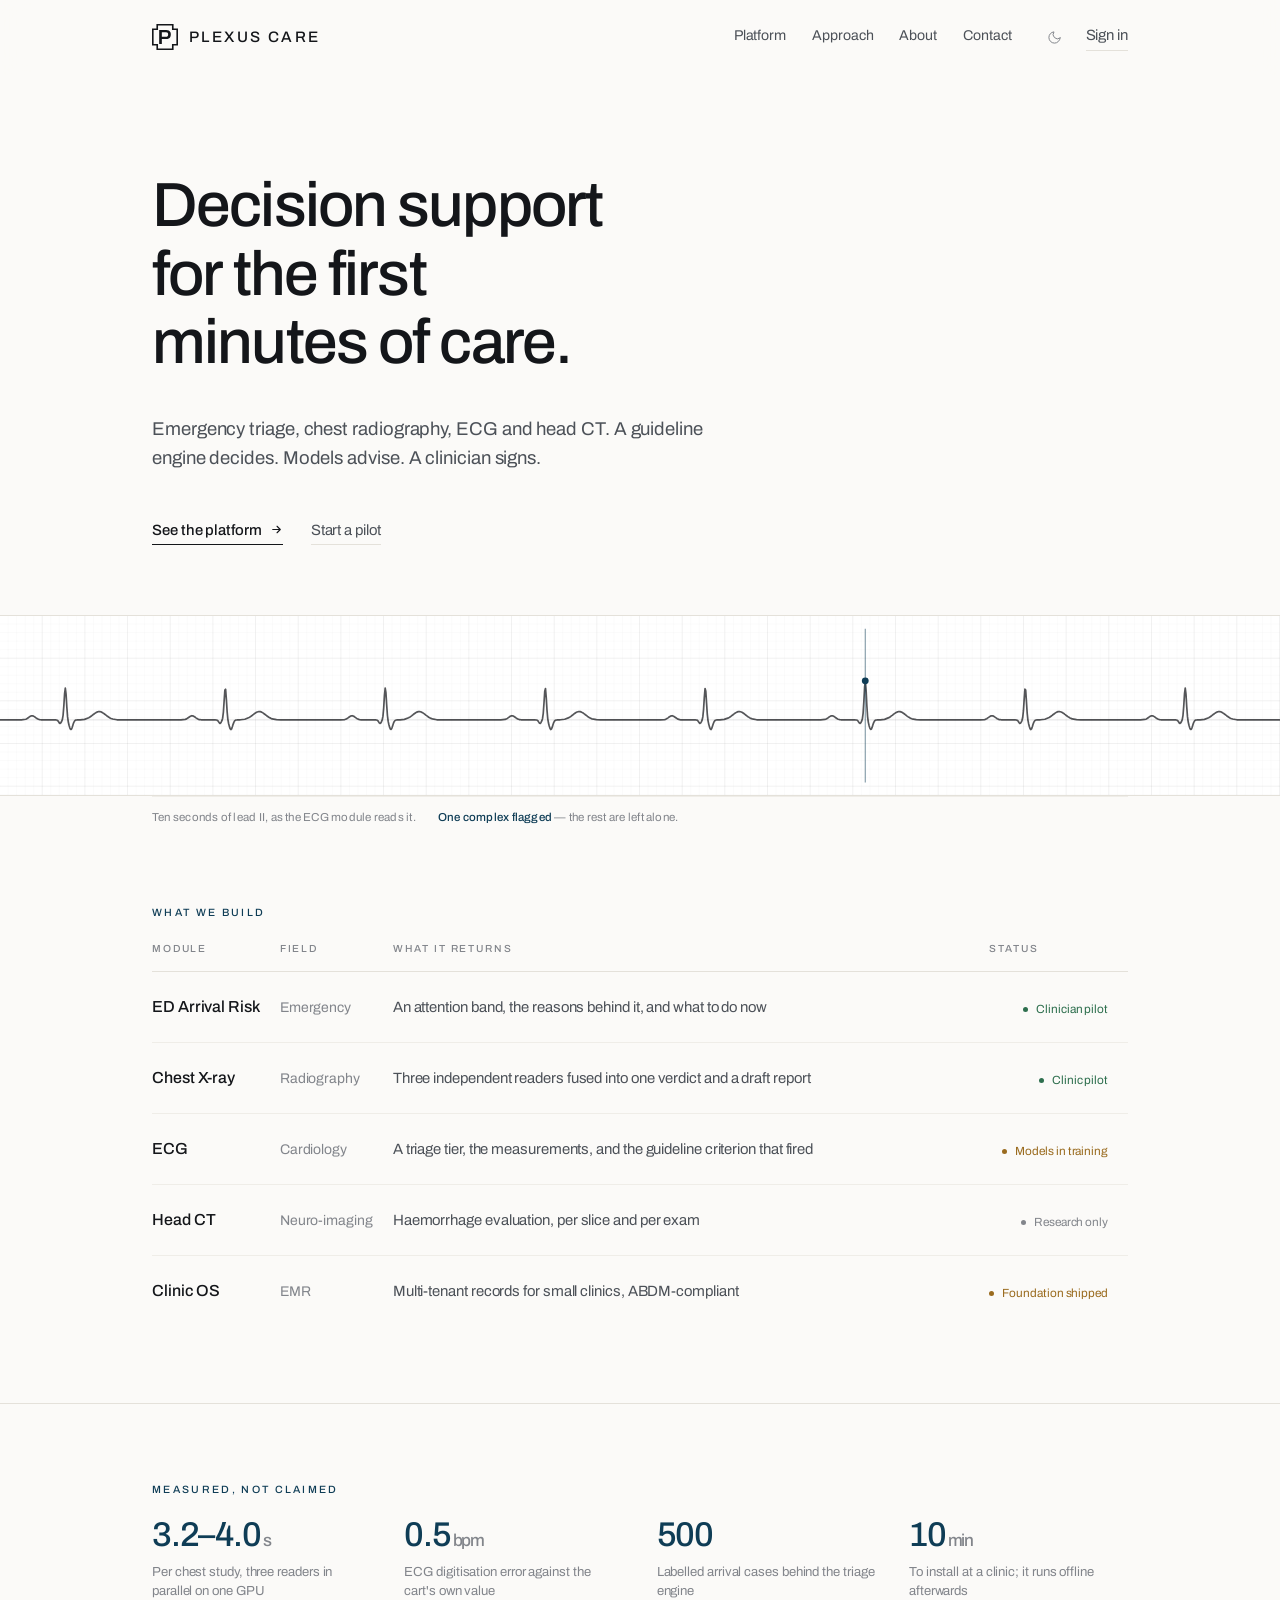
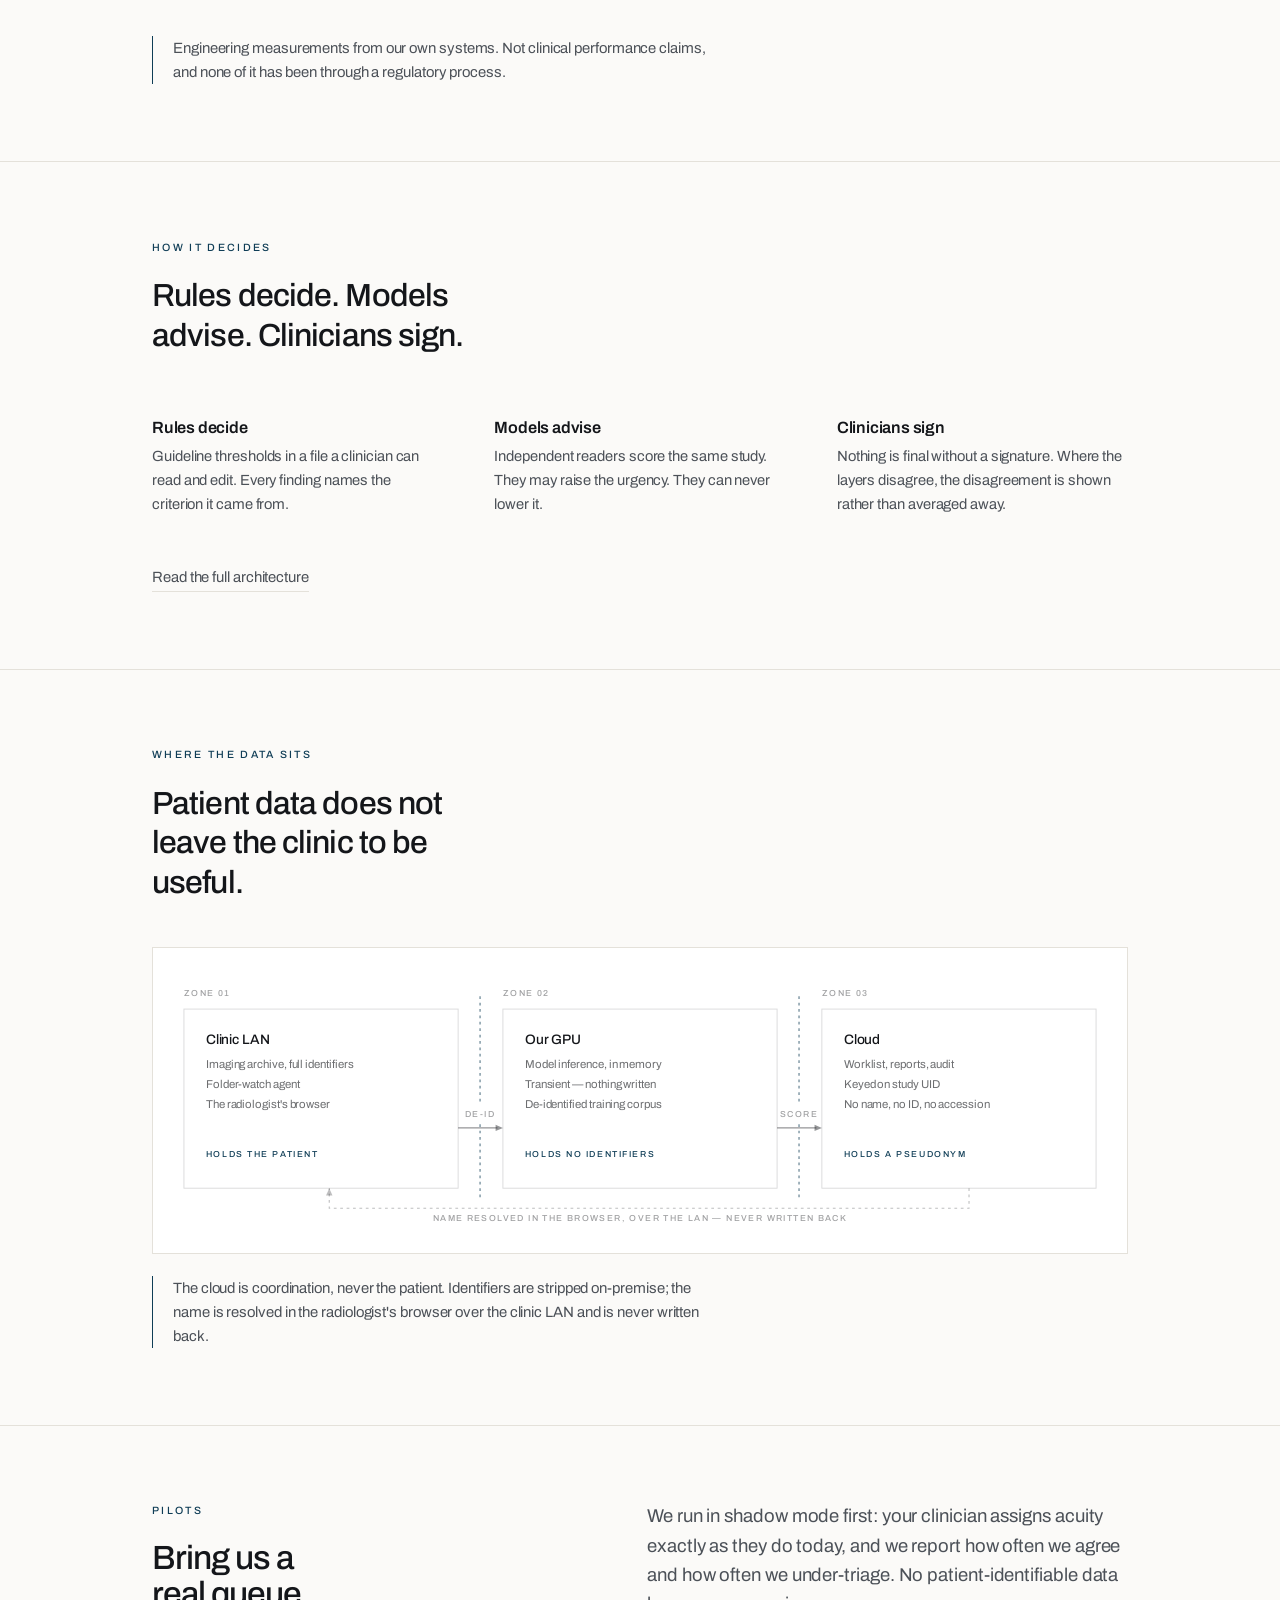
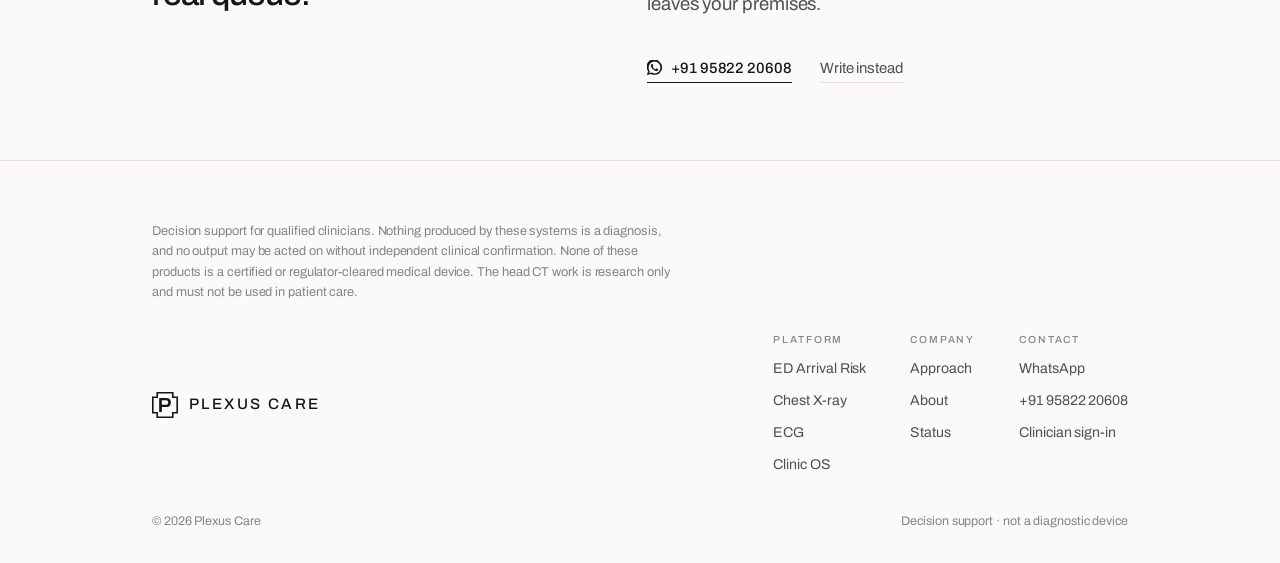
==== index.html @ 48bc9e28 "Publish plexus-care.com Static build output only — the authoring sources, build scripts and brand ex" ====
<!doctype html>
<html lang="en">
<head>
<meta charset="utf-8">
<meta name="viewport" content="width=device-width, initial-scale=1">
<title>Plexus Care — decision support for the first minutes of care</title>
<meta name="description" content="Emergency triage, chest radiography, ECG and head CT. A guideline engine decides, models advise, a clinician signs.">
<link rel="canonical" href="https://plexus-care.com/index.html">
<meta property="og:type" content="website">
<meta property="og:url" content="https://plexus-care.com/index.html">
<meta property="og:title" content="Plexus Care — decision support for the first minutes of care">
<meta property="og:description" content="Emergency triage, chest radiography, ECG and head CT. A guideline engine decides, models advise, a clinician signs.">
<meta property="og:image" content="https://plexus-care.com/assets/img/og.png?v=312f8cf6e9">
<meta name="twitter:card" content="summary_large_image">
<link rel="icon" href="assets/img/favicon.ico?v=566fe5b022" sizes="48x48">
<link rel="icon" href="assets/img/favicon.svg?v=d2d26e47b2" type="image/svg+xml">
<link rel="apple-touch-icon" href="assets/img/apple-touch-icon.png?v=a8aa24a033">
<link rel="manifest" href="site.webmanifest">
<meta name="theme-color" content="#101215" media="(prefers-color-scheme: dark)">
<meta name="theme-color" content="#FBFAF8" media="(prefers-color-scheme: light)">
<link rel="preconnect" href="https://fonts.googleapis.com">
<link rel="preconnect" href="https://fonts.gstatic.com" crossorigin>
<link href="https://fonts.googleapis.com/css2?family=Archivo:wght@400;500;600&display=swap" rel="stylesheet">
<link rel="stylesheet" href="assets/css/plexus.css?v=621e25abd8">
<script>(function(){try{var t=localStorage.getItem('plexus-theme');if(t)document.documentElement.setAttribute('data-theme',t);}catch(e){}})();</script>
</head>
<body>
<header class="nav">
  <div class="wrap nav__in">
    <a class="brand" href="index.html" aria-label="Plexus Care">
<svg class="brand__mark" viewBox="0 0 44 44" fill="none" aria-hidden="true"><path d="M8.844 1.364 L35.156 1.364 L35.156 8.844 L42.636 8.844 L42.636 35.156 L35.156 35.156 L35.156 42.636 L8.844 42.636 L8.844 35.156 L1.364 35.156 L1.364 8.844 L8.844 8.844 Z" fill="none" stroke="currentColor" stroke-width="2.728" stroke-linejoin="miter"/><g transform="translate(9.514 33.880) scale(0.034636 -0.034636)" fill="currentColor"><path d="M76 0V686H420Q496 686 545.5 659.0Q595 632 620.0 583.0Q645 534 645 466Q645 399 619.0 349.0Q593 299 541.5 271.5Q490 244 413 244H206V0ZM206 355H409Q459 355 486.5 384.5Q514 414 514 466Q514 501 502.0 525.0Q490 549 467.0 562.0Q444 575 409 575H206Z"/></g></svg>
      <span class="brand__wm">Plexus Care</span>
    </a>
    <nav class="nav__links">
      <a href="platform.html">Platform</a>
      <a href="approach.html">Approach</a>
      <a href="about.html">About</a>
      <a href="about.html#contact">Contact</a>
    </nav>
    <div class="nav__end">
      <button class="tgl" data-theme-toggle aria-label="Switch theme">
        <svg class="i-moon" width="15" height="15" viewBox="0 0 24 24" fill="none" stroke="currentColor" stroke-width="1.6" stroke-linecap="round" stroke-linejoin="round"><path d="M21 12.79A9 9 0 1 1 11.21 3 7 7 0 0 0 21 12.79z"/></svg>
        <svg class="i-sun" width="15" height="15" viewBox="0 0 24 24" fill="none" stroke="currentColor" stroke-width="1.6" stroke-linecap="round" stroke-linejoin="round"><circle cx="12" cy="12" r="4"/><path d="M12 2v2M12 20v2M4.9 4.9l1.4 1.4M17.7 17.7l1.4 1.4M2 12h2M20 12h2M4.9 19.1l1.4-1.4M17.7 6.3l1.4-1.4"/></svg>
      </button>
      <a class="link link--quiet" href="https://app.plexus-care.com/" rel="nofollow">Sign in</a>
    </div>
  </div>
</header>
<!-- ============================ HERO ============================ -->
<section class="section" style="padding-block:clamp(52px,7.5vw,100px) clamp(40px,5.5vw,72px)">
  <div class="wrap">
    <h1 class="measure" style="max-width:16ch">Decision support for the first minutes of care.</h1>
    <p class="lede" style="margin-top:clamp(26px,3.4vw,38px)">
      Emergency triage, chest radiography, ECG and head CT.
      A guideline engine decides. Models advise. A clinician signs.
    </p>
    <div class="links-row" style="margin-top:clamp(30px,4vw,44px)">
      <a class="link" href="platform.html">See the platform
        <svg width="13" height="13" viewBox="0 0 24 24" fill="none" stroke="currentColor" stroke-width="2" stroke-linecap="round" stroke-linejoin="round"><path d="M5 12h14M13 6l6 6-6 6"/></svg>
      </a>
      <a class="link link--quiet" href="about.html#contact">Start a pilot</a>
    </div>
  </div>
</section>


<!-- ============================ SIGNAL BAND ============================ -->
<div class="band">
<svg xmlns="http://www.w3.org/2000/svg" viewBox="0 0 1200 168"
     fill="none" role="img" aria-label="A twelve-second rhythm strip on ECG paper">
  <defs>
    <pattern id="pcSm" width="8.0" height="8.0" patternUnits="userSpaceOnUse">
      <path d="M8.0 0 V8.0 M0 8.0 H8.0" stroke="currentColor"
            stroke-width="0.6" opacity="0.055"/>
    </pattern>
    <pattern id="pcBg" width="40.0" height="40.0" patternUnits="userSpaceOnUse">
      <path d="M40.0 0 V40.0 M0 40.0 H40.0" stroke="currentColor"
            stroke-width="0.8" opacity="0.10"/>
    </pattern>
  </defs>
  <rect width="1200" height="168" fill="url(#pcSm)"/>
  <rect width="1200" height="168" fill="url(#pcBg)"/>
  <path d="M0 97.4 L1200 97.4" stroke="currentColor" opacity="0.14" stroke-width="0.8"/>
  <path d="M0.0 97.4 L4.0 97.4 L8.0 97.4 L12.0 97.4 L16.0 97.4 L20.0 97.4 L24.0 96.8 L24.7 96.5 L25.4 96.1 L26.1 95.6 L26.8 95.1 L27.5 94.6 L28.2 94.1 L28.9 93.8 L29.6 93.6 L30.3 93.6 L31.0 93.7 L31.7 94.1 L32.4 94.5 L33.1 95.0 L33.8 95.6 L34.5 96.0 L35.2 96.4 L35.9 96.8 L36.6 97.0 L37.3 97.2 L38.0 97.3 L38.7 97.4 L39.4 97.4 L43.4 97.4 L47.4 97.4 L51.4 97.4 L52.1 97.4 L52.8 97.5 L53.5 97.7 L54.2 98.2 L54.9 99.2 L55.6 100.3 L56.3 100.7 L57.0 100.1 L57.7 98.9 L58.4 97.1 L59.1 93.1 L59.8 84.5 L60.5 73.1 L61.2 67.5 L61.9 73.3 L62.6 85.1 L63.3 94.4 L64.0 99.4 L64.7 102.4 L65.4 104.8 L66.1 106.2 L66.8 106.2 L67.5 104.8 L68.2 102.6 L68.9 100.4 L69.6 98.9 L70.3 98.0 L71.0 97.6 L71.7 97.5 L72.4 97.4 L73.1 97.4 L73.8 97.4 L74.5 97.4 L75.2 97.3 L79.2 96.9 L83.2 95.4 L83.9 95.0 L84.6 94.5 L85.3 94.0 L86.0 93.5 L86.7 92.9 L87.4 92.4 L88.1 91.9 L88.8 91.3 L89.5 90.9 L90.2 90.4 L90.9 90.1 L91.6 89.8 L92.3 89.7 L93.0 89.6 L93.7 89.7 L94.4 89.8 L95.1 90.1 L95.8 90.4 L96.5 90.9 L97.2 91.3 L97.9 91.9 L98.6 92.4 L99.3 92.9 L100.0 93.5 L100.7 94.0 L101.4 94.5 L102.1 95.0 L102.8 95.4 L103.5 95.8 L104.2 96.1 L104.9 96.3 L105.6 96.6 L109.6 97.3 L113.6 97.4 L117.6 97.4 L121.6 97.4 L125.6 97.4 L129.6 97.4 L133.6 97.4 L137.6 97.4 L141.6 97.4 L145.6 97.4 L149.6 97.4 L153.6 97.4 L157.6 97.4 L161.6 97.4 L165.6 97.4 L169.6 97.4 L173.6 96.9 L174.3 96.7 L175.0 96.3 L175.7 95.9 L176.4 95.4 L177.1 94.9 L177.8 94.4 L178.5 94.0 L179.2 93.7 L179.9 93.5 L180.6 93.6 L181.3 93.9 L182.0 94.3 L182.7 94.7 L183.4 95.3 L184.1 95.8 L184.8 96.2 L185.5 96.6 L186.2 96.9 L186.9 97.1 L187.6 97.2 L188.3 97.3 L189.0 97.4 L189.7 97.4 L193.7 97.4 L197.7 97.4 L201.7 97.4 L202.4 97.5 L203.1 97.5 L203.8 97.9 L204.5 98.6 L205.2 99.7 L205.9 100.6 L206.6 100.6 L207.3 99.6 L208.0 98.2 L208.7 95.8 L209.4 90.1 L210.1 79.6 L210.8 69.5 L211.5 68.7 L212.2 78.2 L212.9 89.6 L213.6 96.9 L214.3 100.8 L215.0 103.5 L215.7 105.6 L216.4 106.4 L217.1 105.8 L217.8 103.9 L218.5 101.6 L219.2 99.7 L219.9 98.4 L220.6 97.8 L221.3 97.5 L222.0 97.5 L222.7 97.4 L223.4 97.4 L224.1 97.4 L224.8 97.4 L225.5 97.3 L229.5 96.8 L233.5 95.2 L234.2 94.8 L234.9 94.3 L235.6 93.8 L236.3 93.3 L237.0 92.7 L237.7 92.2 L238.4 91.6 L239.1 91.1 L239.8 90.7 L240.5 90.3 L241.2 90.0 L241.9 89.8 L242.6 89.7 L243.3 89.6 L244.0 89.7 L244.7 89.9 L245.4 90.2 L246.1 90.6 L246.8 91.1 L247.5 91.6 L248.2 92.1 L248.9 92.6 L249.6 93.2 L250.3 93.7 L251.0 94.2 L251.7 94.7 L252.4 95.2 L253.1 95.5 L253.8 95.9 L254.5 96.2 L255.2 96.5 L259.2 97.2 L263.2 97.4 L267.2 97.4 L271.2 97.4 L275.2 97.4 L279.2 97.4 L283.2 97.4 L287.2 97.4 L291.2 97.4 L295.2 97.4 L299.2 97.4 L303.2 97.4 L307.2 97.4 L311.2 97.4 L315.2 97.4 L319.2 97.4 L323.2 97.1 L323.9 96.8 L324.6 96.5 L325.3 96.2 L326.0 95.7 L326.7 95.2 L327.4 94.7 L328.1 94.2 L328.8 93.8 L329.5 93.6 L330.2 93.5 L330.9 93.7 L331.6 94.0 L332.3 94.5 L333.0 95.0 L333.7 95.5 L334.4 96.0 L335.1 96.4 L335.8 96.7 L336.5 97.0 L337.2 97.2 L337.9 97.3 L338.6 97.3 L339.3 97.4 L343.3 97.4 L347.3 97.4 L351.3 97.4 L352.0 97.4 L352.7 97.5 L353.4 97.6 L354.1 98.1 L354.8 99.0 L355.5 100.2 L356.2 100.7 L356.9 100.3 L357.6 99.1 L358.3 97.4 L359.0 93.9 L359.7 86.1 L360.4 74.7 L361.1 67.6 L361.8 71.9 L362.5 83.4 L363.2 93.3 L363.9 98.8 L364.6 102.0 L365.3 104.5 L366.0 106.1 L366.7 106.3 L367.4 105.1 L368.1 102.9 L368.8 100.7 L369.5 99.1 L370.2 98.1 L370.9 97.7 L371.6 97.5 L372.3 97.4 L373.0 97.4 L373.7 97.4 L374.4 97.4 L375.1 97.3 L379.1 96.9 L383.1 95.4 L383.8 95.0 L384.5 94.6 L385.2 94.1 L385.9 93.6 L386.6 93.0 L387.3 92.5 L388.0 91.9 L388.7 91.4 L389.4 90.9 L390.1 90.5 L390.8 90.1 L391.5 89.9 L392.2 89.7 L392.9 89.6 L393.6 89.7 L394.3 89.8 L395.0 90.1 L395.7 90.4 L396.4 90.8 L397.1 91.3 L397.8 91.8 L398.5 92.3 L399.2 92.9 L399.9 93.4 L400.6 93.9 L401.3 94.4 L402.0 94.9 L402.7 95.3 L403.4 95.7 L404.1 96.0 L404.8 96.3 L405.5 96.5 L409.5 97.3 L413.5 97.4 L417.5 97.4 L421.5 97.4 L425.5 97.4 L429.5 97.4 L433.5 97.4 L437.5 97.4 L441.5 97.4 L445.5 97.4 L449.5 97.4 L453.5 97.4 L457.5 97.4 L461.5 97.4 L465.5 97.4 L469.5 97.4 L473.5 97.0 L474.2 96.7 L474.9 96.4 L475.6 96.0 L476.3 95.5 L477.0 95.0 L477.7 94.5 L478.4 94.0 L479.1 93.7 L479.8 93.5 L480.5 93.6 L481.2 93.8 L481.9 94.2 L482.6 94.7 L483.3 95.2 L484.0 95.7 L484.7 96.2 L485.4 96.5 L486.1 96.8 L486.8 97.1 L487.5 97.2 L488.2 97.3 L488.9 97.4 L489.6 97.4 L493.6 97.4 L497.6 97.4 L501.6 97.4 L502.3 97.5 L503.0 97.5 L503.7 97.8 L504.4 98.4 L505.1 99.5 L505.8 100.5 L506.5 100.7 L507.2 99.8 L507.9 98.4 L508.6 96.3 L509.3 91.2 L510.0 81.3 L510.7 70.5 L511.4 68.0 L512.1 76.5 L512.8 88.2 L513.5 96.2 L514.2 100.4 L514.9 103.1 L515.6 105.3 L516.3 106.4 L517.0 106.0 L517.7 104.2 L518.4 101.9 L519.1 99.9 L519.8 98.6 L520.5 97.9 L521.2 97.6 L521.9 97.5 L522.6 97.4 L523.3 97.4 L524.0 97.4 L524.7 97.4 L525.4 97.3 L529.4 96.8 L533.4 95.3 L534.1 94.8 L534.8 94.4 L535.5 93.9 L536.2 93.3 L536.9 92.8 L537.6 92.2 L538.3 91.7 L539.0 91.2 L539.7 90.7 L540.4 90.3 L541.1 90.0 L541.8 89.8 L542.5 89.7 L543.2 89.6 L543.9 89.7 L544.6 89.9 L545.3 90.2 L546.0 90.6 L546.7 91.0 L547.4 91.5 L548.1 92.0 L548.8 92.6 L549.5 93.1 L550.2 93.6 L550.9 94.2 L551.6 94.6 L552.3 95.1 L553.0 95.5 L553.7 95.8 L554.4 96.2 L555.1 96.4 L559.1 97.2 L563.1 97.4 L567.1 97.4 L571.1 97.4 L575.1 97.4 L579.1 97.4 L583.1 97.4 L587.1 97.4 L591.1 97.4 L595.1 97.4 L599.1 97.4 L603.1 97.4 L607.1 97.4 L611.1 97.4 L615.1 97.4 L619.1 97.4 L623.1 97.1 L623.8 96.9 L624.5 96.6 L625.2 96.2 L625.9 95.8 L626.6 95.3 L627.3 94.7 L628.0 94.3 L628.7 93.9 L629.4 93.6 L630.1 93.5 L630.8 93.7 L631.5 94.0 L632.2 94.4 L632.9 94.9 L633.6 95.4 L634.3 95.9 L635.0 96.3 L635.7 96.7 L636.4 96.9 L637.1 97.1 L637.8 97.3 L638.5 97.3 L639.2 97.4 L643.2 97.4 L647.2 97.4 L651.2 97.4 L651.9 97.4 L652.6 97.5 L653.3 97.6 L654.0 98.0 L654.7 98.9 L655.4 100.0 L656.1 100.7 L656.8 100.4 L657.5 99.3 L658.2 97.7 L658.9 94.6 L659.6 87.5 L660.3 76.3 L661.0 68.0 L661.7 70.6 L662.4 81.7 L663.1 92.2 L663.8 98.3 L664.5 101.6 L665.2 104.2 L665.9 106.0 L666.6 106.4 L667.3 105.3 L668.0 103.2 L668.7 101.0 L669.4 99.3 L670.1 98.2 L670.8 97.7 L671.5 97.5 L672.2 97.4 L672.9 97.4 L673.6 97.4 L674.3 97.4 L675.0 97.4 L679.0 96.9 L683.0 95.5 L683.7 95.1 L684.4 94.6 L685.1 94.2 L685.8 93.6 L686.5 93.1 L687.2 92.6 L687.9 92.0 L688.6 91.5 L689.3 91.0 L690.0 90.6 L690.7 90.2 L691.4 89.9 L692.1 89.7 L692.8 89.6 L693.5 89.7 L694.2 89.8 L694.9 90.0 L695.6 90.3 L696.3 90.7 L697.0 91.2 L697.7 91.7 L698.4 92.2 L699.1 92.8 L699.8 93.3 L700.5 93.9 L701.2 94.4 L701.9 94.8 L702.6 95.3 L703.3 95.7 L704.0 96.0 L704.7 96.3 L705.4 96.5 L709.4 97.3 L713.4 97.4 L717.4 97.4 L721.4 97.4 L725.4 97.4 L729.4 97.4 L733.4 97.4 L737.4 97.4 L741.4 97.4 L745.4 97.4 L749.4 97.4 L753.4 97.4 L757.4 97.4 L761.4 97.4 L765.4 97.4 L769.4 97.4 L773.4 97.0 L774.1 96.8 L774.8 96.4 L775.5 96.0 L776.2 95.6 L776.9 95.0 L777.6 94.5 L778.3 94.1 L779.0 93.7 L779.7 93.6 L780.4 93.6 L781.1 93.8 L781.8 94.1 L782.5 94.6 L783.2 95.1 L783.9 95.6 L784.6 96.1 L785.3 96.5 L786.0 96.8 L786.7 97.0 L787.4 97.2 L788.1 97.3 L788.8 97.4 L789.5 97.4 L793.5 97.4 L797.5 97.4 L801.5 97.4 L802.2 97.5 L802.9 97.5 L803.6 97.7 L804.3 98.3 L805.0 99.4 L805.7 100.4 L806.4 100.7 L807.1 100.0 L807.8 98.6 L808.5 96.4 L809.2 91.0 L809.9 79.7 L810.6 66.1 L811.3 61.1 L812.0 69.9 L812.7 84.2 L813.4 94.5 L814.1 99.7 L814.8 102.8 L815.5 105.1 L816.2 106.3 L816.9 106.1 L817.6 104.5 L818.3 102.2 L819.0 100.2 L819.7 98.7 L820.4 97.9 L821.1 97.6 L821.8 97.5 L822.5 97.4 L823.2 97.4 L823.9 97.4 L824.6 97.4 L825.3 97.3 L829.3 96.9 L833.3 95.3 L834.0 94.9 L834.7 94.4 L835.4 93.9 L836.1 93.4 L836.8 92.9 L837.5 92.3 L838.2 91.8 L838.9 91.3 L839.6 90.8 L840.3 90.4 L841.0 90.1 L841.7 89.8 L842.4 89.7 L843.1 89.6 L843.8 89.7 L844.5 89.9 L845.2 90.1 L845.9 90.5 L846.6 90.9 L847.3 91.4 L848.0 91.9 L848.7 92.5 L849.4 93.0 L850.1 93.6 L850.8 94.1 L851.5 94.6 L852.2 95.0 L852.9 95.4 L853.6 95.8 L854.3 96.1 L855.0 96.4 L859.0 97.2 L863.0 97.4 L867.0 97.4 L871.0 97.4 L875.0 97.4 L879.0 97.4 L883.0 97.4 L887.0 97.4 L891.0 97.4 L895.0 97.4 L899.0 97.4 L903.0 97.4 L907.0 97.4 L911.0 97.4 L915.0 97.4 L919.0 97.4 L923.0 97.1 L923.7 96.9 L924.4 96.6 L925.1 96.3 L925.8 95.8 L926.5 95.3 L927.2 94.8 L927.9 94.3 L928.6 93.9 L929.3 93.6 L930.0 93.5 L930.7 93.6 L931.4 93.9 L932.1 94.3 L932.8 94.8 L933.5 95.3 L934.2 95.8 L934.9 96.3 L935.6 96.6 L936.3 96.9 L937.0 97.1 L937.7 97.2 L938.4 97.3 L939.1 97.4 L943.1 97.4 L947.1 97.4 L951.1 97.4 L951.8 97.4 L952.5 97.5 L953.2 97.6 L953.9 97.9 L954.6 98.7 L955.3 99.9 L956.0 100.7 L956.7 100.5 L957.4 99.5 L958.1 98.0 L958.8 95.2 L959.5 88.8 L960.2 77.9 L960.9 68.6 L961.6 69.5 L962.3 80.0 L963.0 91.0 L963.7 97.6 L964.4 101.2 L965.1 103.8 L965.8 105.8 L966.5 106.4 L967.2 105.6 L967.9 103.6 L968.6 101.3 L969.3 99.5 L970.0 98.3 L970.7 97.8 L971.4 97.5 L972.1 97.4 L972.8 97.4 L973.5 97.4 L974.2 97.4 L974.9 97.4 L975.6 97.3 L979.6 96.8 L983.6 95.2 L984.3 94.7 L985.0 94.2 L985.7 93.7 L986.4 93.2 L987.1 92.6 L987.8 92.1 L988.5 91.6 L989.2 91.1 L989.9 90.6 L990.6 90.2 L991.3 89.9 L992.0 89.7 L992.7 89.6 L993.4 89.7 L994.1 89.8 L994.8 90.0 L995.5 90.3 L996.2 90.7 L996.9 91.1 L997.6 91.6 L998.3 92.2 L999.0 92.7 L999.7 93.3 L1000.4 93.8 L1001.1 94.3 L1001.8 94.8 L1002.5 95.2 L1003.2 95.6 L1003.9 95.9 L1004.6 96.2 L1005.3 96.5 L1009.3 97.2 L1013.3 97.4 L1017.3 97.4 L1021.3 97.4 L1025.3 97.4 L1029.3 97.4 L1033.3 97.4 L1037.3 97.4 L1041.3 97.4 L1045.3 97.4 L1049.3 97.4 L1053.3 97.4 L1057.3 97.4 L1061.3 97.4 L1065.3 97.4 L1069.3 97.4 L1073.3 97.0 L1074.0 96.8 L1074.7 96.5 L1075.4 96.1 L1076.1 95.6 L1076.8 95.1 L1077.5 94.6 L1078.2 94.1 L1078.9 93.8 L1079.6 93.6 L1080.3 93.6 L1081.0 93.7 L1081.7 94.1 L1082.4 94.5 L1083.1 95.0 L1083.8 95.6 L1084.5 96.0 L1085.2 96.4 L1085.9 96.8 L1086.6 97.0 L1087.3 97.2 L1088.0 97.3 L1088.7 97.4 L1089.4 97.4 L1093.4 97.4 L1097.4 97.4 L1101.4 97.4 L1102.1 97.4 L1102.8 97.5 L1103.5 97.7 L1104.2 98.2 L1104.9 99.2 L1105.6 100.3 L1106.3 100.7 L1107.0 100.1 L1107.7 98.9 L1108.4 97.1 L1109.1 93.1 L1109.8 84.5 L1110.5 73.1 L1111.2 67.5 L1111.9 73.3 L1112.6 85.1 L1113.3 94.4 L1114.0 99.4 L1114.7 102.4 L1115.4 104.8 L1116.1 106.2 L1116.8 106.2 L1117.5 104.8 L1118.2 102.6 L1118.9 100.4 L1119.6 98.9 L1120.3 98.0 L1121.0 97.6 L1121.7 97.5 L1122.4 97.4 L1123.1 97.4 L1123.8 97.4 L1124.5 97.4 L1125.2 97.3 L1129.2 96.9 L1133.2 95.4 L1133.9 95.0 L1134.6 94.5 L1135.3 94.0 L1136.0 93.5 L1136.7 92.9 L1137.4 92.4 L1138.1 91.9 L1138.8 91.3 L1139.5 90.9 L1140.2 90.4 L1140.9 90.1 L1141.6 89.8 L1142.3 89.7 L1143.0 89.6 L1143.7 89.7 L1144.4 89.8 L1145.1 90.1 L1145.8 90.4 L1146.5 90.9 L1147.2 91.3 L1147.9 91.9 L1148.6 92.4 L1149.3 92.9 L1150.0 93.5 L1150.7 94.0 L1151.4 94.5 L1152.1 95.0 L1152.8 95.4 L1153.5 95.8 L1154.2 96.1 L1154.9 96.3 L1155.6 96.6 L1159.6 97.3 L1163.6 97.4 L1167.6 97.4 L1171.6 97.4 L1175.6 97.4 L1179.6 97.4 L1183.6 97.4 L1187.6 97.4 L1191.6 97.4 L1195.6 97.4 L1199.6 97.4" stroke="currentColor" stroke-width="1.6"
        stroke-linejoin="round" stroke-linecap="round" opacity="0.72"/>
  <path d="M811.2 12 L811.2 156" stroke="var(--accent, #0F3D56)"
        stroke-width="1" opacity="0.55"/>
  <circle cx="811.2" cy="60.8" r="3.2" fill="var(--accent, #0F3D56)"/>
</svg>
</div>
<div class="wrap">
  <p class="band__note">
    <span>Ten seconds of lead II, as the ECG module reads it.</span>
    <span><b>One complex flagged</b> — the rest are left alone.</span>
  </p>
</div>

<!-- ============================ MODULES ============================ -->
<section class="section">
  <div class="wrap">
    <span class="eyebrow">What we build</span>
    <div class="tbl-wrap">
      <table class="tbl">
        <thead>
          <tr><th>Module</th><th>Field</th><th>What it returns</th><th>Status</th></tr>
        </thead>
        <tbody>
          <tr>
            <td><a href="platform.html#ed">ED Arrival Risk</a></td>
            <td>Emergency</td>
            <td>An attention band, the reasons behind it, and what to do now</td>
            <td><span class="status status--live">Clinician pilot</span></td>
          </tr>
          <tr>
            <td><a href="platform.html#cxr">Chest X-ray</a></td>
            <td>Radiography</td>
            <td>Three independent readers fused into one verdict and a draft report</td>
            <td><span class="status status--live">Clinic pilot</span></td>
          </tr>
          <tr>
            <td><a href="platform.html#ecg">ECG</a></td>
            <td>Cardiology</td>
            <td>A triage tier, the measurements, and the guideline criterion that fired</td>
            <td><span class="status status--build">Models in training</span></td>
          </tr>
          <tr>
            <td><a href="platform.html#ct">Head CT</a></td>
            <td>Neuro-imaging</td>
            <td>Haemorrhage evaluation, per slice and per exam</td>
            <td><span class="status">Research only</span></td>
          </tr>
          <tr>
            <td><a href="platform.html#emr">Clinic OS</a></td>
            <td>EMR</td>
            <td>Multi-tenant records for small clinics, ABDM-compliant</td>
            <td><span class="status status--build">Foundation shipped</span></td>
          </tr>
        </tbody>
      </table>
    </div>
  </div>
</section>


<hr class="rule">

<!-- ============================ MEASURED ============================ -->
<section class="section">
  <div class="wrap">
    <span class="eyebrow">Measured, not claimed</span>
    <div class="figrow">
      <div class="fig"><b>3.2–4.0<span>s</span></b><i>Per chest study, three readers in parallel on one GPU</i></div>
      <div class="fig"><b>0.5<span>bpm</span></b><i>ECG digitisation error against the cart's own value</i></div>
      <div class="fig"><b>500</b><i>Labelled arrival cases behind the triage engine</i></div>
      <div class="fig"><b>10<span>min</span></b><i>To install at a clinic; it runs offline afterwards</i></div>
    </div>
    <p class="caveat" style="margin-top:clamp(26px,3vw,36px)">
      Engineering measurements from our own systems. Not clinical performance
      claims, and none of it has been through a regulatory process.
    </p>
  </div>
</section>

<hr class="rule">

<!-- ============================ PRINCIPLE ============================ -->
<section class="section">
  <div class="wrap">
    <span class="eyebrow">How it decides</span>
    <p class="statement" style="margin-bottom:clamp(36px,5vw,64px)">
      Rules decide. Models advise. Clinicians sign.
    </p>
    <div class="cols">
      <div>
        <h3>Rules decide</h3>
        <p>Guideline thresholds in a file a clinician can read and edit. Every finding
           names the criterion it came from.</p>
      </div>
      <div>
        <h3>Models advise</h3>
        <p>Independent readers score the same study. They may raise the urgency.
           They can never lower it.</p>
      </div>
      <div>
        <h3>Clinicians sign</h3>
        <p>Nothing is final without a signature. Where the layers disagree, the
           disagreement is shown rather than averaged away.</p>
      </div>
    </div>
    <div class="links-row" style="margin-top:clamp(32px,4vw,48px)">
      <a class="link link--quiet" href="approach.html">Read the full architecture</a>
    </div>
  </div>
</section>


<hr class="rule">

<!-- ============================ ZONES ============================ -->
<section class="section">
  <div class="wrap">
    <span class="eyebrow">Where the data sits</span>
    <p class="statement" style="margin-bottom:clamp(28px,3.6vw,44px)">
      Patient data does not leave the clinic to be useful.
    </p>
    <figure class="figure figure--framed">
<svg xmlns="http://www.w3.org/2000/svg" viewBox="0 0 1000 268" fill="none"
     role="img" aria-label="Three zones: the clinic holds patient identifiers, the GPU holds none, the cloud holds only a pseudonym">
  <style>
    .zt { font: 500 15px Archivo, sans-serif; letter-spacing: -.01em; fill: currentColor; }
    .zl { font: 400 12.5px Archivo, sans-serif; fill: currentColor; opacity: .62; }
    .zk { font: 500 9.5px Archivo, sans-serif; letter-spacing: .18em; text-transform: uppercase;
          fill: var(--accent, #0F3D56); }
    .zn { font: 500 9.5px Archivo, sans-serif; letter-spacing: .16em; text-transform: uppercase;
          fill: currentColor; opacity: .40; }
  </style>

  <!-- zone panels -->
  <g stroke="currentColor" stroke-opacity=".16" stroke-width="1">
    <rect x="1" y="34" width="300" height="196"/>
    <rect x="350" y="34" width="300" height="196"/>
    <rect x="699" y="34" width="300" height="196"/>
  </g>

  <!-- boundaries: what may cross, and what may not -->
  <g stroke="var(--accent, #0F3D56)" stroke-width="1.2" stroke-dasharray="3 4" stroke-opacity=".7">
    <path d="M325 20 V138 M325 160 V244"/>
    <path d="M674 20 V138 M674 160 V244"/>
  </g>

  <text class="zn" x="1" y="20">ZONE 01</text>
  <text class="zn" x="350" y="20">ZONE 02</text>
  <text class="zn" x="699" y="20">ZONE 03</text>

  <text class="zt" x="25" y="72">Clinic LAN</text>
  <text class="zl" x="25" y="98">Imaging archive, full identifiers</text>
  <text class="zl" x="25" y="120">Folder-watch agent</text>
  <text class="zl" x="25" y="142">The radiologist's browser</text>
  <text class="zk" x="25" y="196">HOLDS THE PATIENT</text>

  <text class="zt" x="374" y="72">Our GPU</text>
  <text class="zl" x="374" y="98">Model inference, in memory</text>
  <text class="zl" x="374" y="120">Transient — nothing written</text>
  <text class="zl" x="374" y="142">De-identified training corpus</text>
  <text class="zk" x="374" y="196">HOLDS NO IDENTIFIERS</text>

  <text class="zt" x="723" y="72">Cloud</text>
  <text class="zl" x="723" y="98">Worklist, reports, audit</text>
  <text class="zl" x="723" y="120">Keyed on study UID</text>
  <text class="zl" x="723" y="142">No name, no ID, no accession</text>
  <text class="zk" x="723" y="196">HOLDS A PSEUDONYM</text>

  <!-- what crosses each boundary -->
  <g stroke="currentColor" stroke-opacity=".45" stroke-width="1.2">
    <path d="M301 164 H344"/>
    <path d="M650 164 H693"/>
  </g>
  <g fill="currentColor" fill-opacity=".45">
    <path d="M350 164 L342 160.5 L342 167.5 Z"/>
    <path d="M699 164 L691 160.5 L691 167.5 Z"/>
  </g>
  <text class="zn" x="325" y="152" text-anchor="middle">DE-ID</text>
  <text class="zn" x="674" y="152" text-anchor="middle">SCORE</text>

  <!-- the name is resolved back on the LAN, never written to the cloud -->
  <path d="M860 230 V252 H160 V230" stroke="currentColor" stroke-opacity=".28"
        stroke-width="1.2" stroke-dasharray="3 4"/>
  <path d="M160 230 L156.5 238 L163.5 238 Z" fill="currentColor" fill-opacity=".28"/>
  <text class="zn" x="500" y="266" text-anchor="middle">NAME RESOLVED IN THE BROWSER, OVER THE LAN — NEVER WRITTEN BACK</text>
</svg>
    </figure>
    <p class="caveat" style="margin-top:22px">The cloud is coordination, never the
      patient. Identifiers are stripped on-premise; the name is resolved in the
      radiologist's browser over the clinic LAN and is never written back.</p>
  </div>
</section>

<hr class="rule">

<!-- ============================ CONTACT ============================ -->
<section class="section">
  <div class="wrap split">
    <div>
      <span class="eyebrow">Pilots</span>
      <h2 class="measure" style="max-width:14ch">Bring us a real queue.</h2>
    </div>
    <div>
      <p class="lede" style="max-width:46ch">
        We run in shadow mode first: your clinician assigns acuity exactly as they do
        today, and we report how often we agree and how often we under-triage.
        No patient-identifiable data leaves your premises.
      </p>
      <div class="links-row" style="margin-top:clamp(26px,3vw,36px)">
        <a class="wa" href="https://wa.me/919582220608?text=Hello%20Plexus%20Care%20%E2%80%94%20I%27d%20like%20to%20talk%20about%20a%20pilot." target="_blank" rel="noopener">
          <svg width="15" height="15" viewBox="0 0 24 24" fill="currentColor" aria-hidden="true"><path d="M17.47 14.38c-.3-.15-1.75-.86-2.02-.96s-.47-.15-.67.15-.77.96-.94 1.16-.35.22-.64.07a8.07 8.07 0 0 1-2.38-1.47 8.9 8.9 0 0 1-1.64-2.05c-.17-.3-.02-.46.13-.6s.3-.35.44-.52.2-.3.3-.5a.55.55 0 0 0-.03-.52c-.07-.15-.67-1.61-.92-2.2s-.49-.51-.67-.52h-.57a1.1 1.1 0 0 0-.79.37 3.32 3.32 0 0 0-1.04 2.47 5.77 5.77 0 0 0 1.21 3.06 13.2 13.2 0 0 0 5.05 4.46 16.9 16.9 0 0 0 1.69.62 4.05 4.05 0 0 0 1.86.12 3.05 3.05 0 0 0 2-1.4 2.47 2.47 0 0 0 .17-1.41c-.07-.12-.27-.2-.57-.35zM12.04 21.5h-.01a9.47 9.47 0 0 1-4.82-1.32l-.35-.2-3.58.93.96-3.48-.23-.36a9.4 9.4 0 0 1-1.44-5.02 9.46 9.46 0 1 1 9.47 9.45zM20.5 3.49A11.8 11.8 0 0 0 1.66 17.72L0 24l6.43-1.68a11.8 11.8 0 0 0 5.62 1.43h.01A11.8 11.8 0 0 0 20.5 3.49z"/></svg>
          +91 95822 20608
        </a>
        <a class="link link--quiet" href="about.html#contact">Write instead</a>
      </div>
    </div>
  </div>
</section>
<footer class="foot">
  <div class="wrap">
    <p class="notice">
      Decision support for qualified clinicians. Nothing produced by these systems is a
      diagnosis, and no output may be acted on without independent clinical confirmation.
      None of these products is a certified or regulator-cleared medical device. The head CT
      work is research only and must not be used in patient care.
    </p>
    <div class="foot__top">
      <a class="brand" href="index.html" aria-label="Plexus Care">
        <svg class="brand__mark" viewBox="0 0 44 44" fill="none" aria-hidden="true"><path d="M8.844 1.364 L35.156 1.364 L35.156 8.844 L42.636 8.844 L42.636 35.156 L35.156 35.156 L35.156 42.636 L8.844 42.636 L8.844 35.156 L1.364 35.156 L1.364 8.844 L8.844 8.844 Z" fill="none" stroke="currentColor" stroke-width="2.728" stroke-linejoin="miter"/><g transform="translate(9.514 33.880) scale(0.034636 -0.034636)" fill="currentColor"><path d="M76 0V686H420Q496 686 545.5 659.0Q595 632 620.0 583.0Q645 534 645 466Q645 399 619.0 349.0Q593 299 541.5 271.5Q490 244 413 244H206V0ZM206 355H409Q459 355 486.5 384.5Q514 414 514 466Q514 501 502.0 525.0Q490 549 467.0 562.0Q444 575 409 575H206Z"/></g></svg>
        <span class="brand__wm">Plexus Care</span>
      </a>
      <div class="foot__nav">
        <div>
          <span>Platform</span>
          <a href="platform.html#ed">ED Arrival Risk</a>
          <a href="platform.html#cxr">Chest X-ray</a>
          <a href="platform.html#ecg">ECG</a>
          <a href="platform.html#emr">Clinic OS</a>
        </div>
        <div>
          <span>Company</span>
          <a href="approach.html">Approach</a>
          <a href="about.html">About</a>
          <a href="about.html#status">Status</a>
        </div>
        <div>
          <span>Contact</span>
          <a href="https://wa.me/919582220608" target="_blank" rel="noopener">WhatsApp</a>
          <a href="tel:+919582220608">+91 95822 20608</a>
          <a href="https://app.plexus-care.com/" rel="nofollow">Clinician sign-in</a>
        </div>
      </div>
    </div>
    <div class="foot__bot">
      <span>&copy; <span data-year>2026</span> Plexus Care</span>
      <span>Decision support &middot; not a diagnostic device</span>
    </div>
  </div>
</footer>

<script src="assets/js/plexus.js?v=e5c8b2f784" defer></script>
</body>
</html>
---- assets/css/plexus.css ----
/* ============================================================================
   Plexus Care
   Monochrome by design. Colour in this system means exactly one thing —
   clinical urgency — so the brand itself carries none. Archivo throughout,
   differentiated by weight and tracking rather than by family.
   ========================================================================= */

:root {
  /* paper and ink */
  --paper:    #FBFAF8;
  --surface:  #FFFFFF;
  --sunk:     #F4F2EE;
  --ink:      #14161A;
  --ink-2:    #4C5158;
  --ink-3:    #82858B;
  --ink-4:    #A9ABAF;
  --rule:     #E4E1DA;
  --rule-2:   #EFEDE8;

  /* Structural accent. Petrol reads clinical without reading corporate-navy.
     It marks structure and navigation — eyebrows, links, figures, diagram
     strokes — and never status. Status stays the three signal colours below,
     so a coloured dot still means exactly one thing. */
  --accent:    #0F3D56;
  --accent-2:  #E7EEF2;

  /* clinical signal — reserved for urgency, never decorative */
  --immediate: #B03A2E;
  --urgent:    #9A6B1F;
  --routine:   #2E6F4E;

  --f: 'Archivo', -apple-system, 'Segoe UI', system-ui, sans-serif;

  --gut: clamp(22px, 6vw, 72px);
  --maxw: 1120px;
  --ease: cubic-bezier(.2,.6,.35,1);
  color-scheme: light;
}

@media (prefers-color-scheme: dark) {
  :root:not([data-theme="light"]) {
    --paper:   #101215;
    --surface: #16191D;
    --sunk:    #1B1E23;
    --ink:     #F2F1EE;
    --ink-2:   #ADB1B7;
    --ink-3:   #82868C;
    --ink-4:   #5E6167;
    --rule:    #262A2F;
    --rule-2:  #1E2126;
    --accent:    #63A9C6;
    --accent-2:  #16242C;
    --immediate: #E0685A;
    --urgent:    #D6A24A;
    --routine:   #5FBF8E;
    color-scheme: dark;
  }
}
:root[data-theme="dark"] {
  --paper:   #101215;
  --surface: #16191D;
  --sunk:    #1B1E23;
  --ink:     #F2F1EE;
  --ink-2:   #ADB1B7;
  --ink-3:   #82868C;
  --ink-4:   #5E6167;
  --rule:    #262A2F;
  --rule-2:  #1E2126;
  --accent:    #63A9C6;
  --accent-2:  #16242C;
  --immediate: #E0685A;
  --urgent:    #D6A24A;
  --routine:   #5FBF8E;
  color-scheme: dark;
}

/* ---------------------------------------------------------------- base --- */
*, *::before, *::after { box-sizing: border-box; }
html { -webkit-text-size-adjust: 100%; scroll-behavior: smooth; scroll-padding-top: 96px; }
@media (prefers-reduced-motion: reduce) { html { scroll-behavior: auto; } }

body {
  margin: 0;
  background: var(--paper);
  color: var(--ink);
  font-family: var(--f);
  font-size: 16px;
  font-weight: 400;
  line-height: 1.62;
  letter-spacing: -0.005em;
  -webkit-font-smoothing: antialiased;
}

h1, h2, h3 { margin: 0; font-weight: 500; line-height: 1.1; letter-spacing: -0.03em; text-wrap: balance; }
h1 { font-size: clamp(2.15rem, 5.6vw, 3.9rem); }
h2 { font-size: clamp(1.5rem, 3vw, 2.1rem); }
h3 { font-size: 1.02rem; font-weight: 600; letter-spacing: -0.012em; }
p  { margin: 0; }
a  { color: inherit; text-decoration: none; }
img, svg { max-width: 100%; }

::selection { background: var(--ink); color: var(--paper); }
:focus-visible { outline: 1.5px solid var(--ink); outline-offset: 4px; }

/* -------------------------------------------------------------- layout --- */
.wrap    { width: 100%; max-width: var(--maxw); margin-inline: auto; padding-inline: var(--gut); }
.section { padding-block: clamp(46px, 6vw, 88px); }
.rule    { border: 0; border-top: 1px solid var(--rule); margin: 0; }

/* An eyebrow is a locator, not decoration: it says which part of the site
   you are standing in. */
.eyebrow {
  display: block;
  font-size: .66rem; font-weight: 500; letter-spacing: .22em;
  text-transform: uppercase; color: var(--accent);
  margin-bottom: clamp(14px, 1.8vw, 20px);
}

.lede    { font-size: clamp(1.02rem, 1.5vw, 1.16rem); color: var(--ink-2); max-width: 54ch; line-height: 1.58; }
.measure { max-width: 58ch; }
.small   { font-size: .875rem; color: var(--ink-2); }
.mute    { color: var(--ink-3); }

/* ---------------------------------------------------------------- nav ---- */
.nav {
  position: sticky; top: 0; z-index: 50;
  background: color-mix(in srgb, var(--paper) 88%, transparent);
  backdrop-filter: blur(14px); -webkit-backdrop-filter: blur(14px);
  border-bottom: 1px solid transparent; transition: border-color .3s var(--ease);
}
.nav.scrolled { border-bottom-color: var(--rule); }
.nav__in { display: flex; align-items: center; gap: 28px; height: 74px; }
.brand { display: inline-flex; align-items: center; flex: none; color: var(--ink); }
.brand svg, .brand img { height: 26px; width: auto; display: block; }
.brand .mark-only { display: none; height: 26px; }
@media (max-width: 560px) {
  .brand .full { display: none; }
  .brand .mark-only { display: block; }
}
.nav__links { display: flex; gap: 26px; margin-left: auto; align-items: center; }
.nav__links a {
  font-size: .885rem; color: var(--ink-2); padding-block: 6px;
  border-bottom: 1px solid transparent; transition: color .16s var(--ease), border-color .16s var(--ease);
}
.nav__links a:hover { color: var(--ink); }
.nav__links a[aria-current="page"] { color: var(--ink); border-bottom-color: var(--ink); }
.nav__end { display: flex; align-items: center; gap: 16px; flex: none; }
.tgl {
  width: 30px; height: 30px; display: grid; place-items: center; cursor: pointer;
  border: 0; background: none; color: var(--ink-3); padding: 0;
}
.tgl:hover { color: var(--ink); }
.tgl .i-sun { display: none; }
:root[data-theme="light"] .tgl .i-sun { display: block; }
:root[data-theme="light"] .tgl .i-moon { display: none; }
@media (prefers-color-scheme: dark) {
  :root:not([data-theme="light"]) .tgl .i-sun { display: block; }
  :root:not([data-theme="light"]) .tgl .i-moon { display: none; }
}
/* Below 780px the links wrap to a second row rather than hiding behind a
   menu button: four links do not justify a drawer, and a hidden nav on a
   four-page site is worse than a taller header. */
@media (max-width: 780px) {
  .nav__in { flex-wrap: wrap; height: auto; padding-block: 14px; row-gap: 12px; gap: 16px; }
  .nav__links { order: 3; width: 100%; margin-left: 0; gap: 22px; font-size: .85rem; }
  .nav__links a { font-size: .85rem; }
  .nav__end { margin-left: auto; }
}

/* --------------------------------------------------------------- link ---- */
.link {
  display: inline-flex; align-items: center; gap: 8px;
  font-size: .93rem; font-weight: 500; color: var(--ink);
  border-bottom: 1px solid var(--ink); padding-bottom: 2px;
  transition: gap .2s var(--ease), opacity .2s var(--ease);
}
.link:hover { gap: 13px; opacity: .62; }
.link--quiet { border-bottom-color: var(--rule); font-weight: 400; color: var(--ink-2); }
.link--quiet:hover { color: var(--ink); border-bottom-color: var(--ink); }
.links-row { display: flex; flex-wrap: wrap; gap: 28px; align-items: center; }

/* --------------------------------------------------------------- table --- */
/* The module list is a table because it is one: five rows, four facts each. */
.tbl-wrap { overflow-x: auto; }
.tbl { width: 100%; border-collapse: collapse; min-width: 620px; }
.tbl th {
  text-align: left; font-size: .64rem; font-weight: 500; letter-spacing: .18em;
  text-transform: uppercase; color: var(--ink-3); padding: 0 20px 14px 0;
  border-bottom: 1px solid var(--rule);
}
.tbl td { padding: 22px 20px 22px 0; border-bottom: 1px solid var(--rule-2); vertical-align: baseline; }
.tbl tr:last-child td { border-bottom: 0; }
.tbl td:first-child { font-weight: 500; color: var(--ink); width: 1%; white-space: nowrap; }
.tbl td:nth-child(2) { color: var(--ink-3); font-size: .875rem; width: 1%; white-space: nowrap; }
.tbl td:nth-child(3) { color: var(--ink-2); font-size: .93rem; }
.tbl td:last-child { text-align: right; width: 1%; white-space: nowrap; }
.tbl a:hover { text-decoration: underline; text-underline-offset: 3px; }
/* On a phone the secondary 'field' column is the first thing worth losing —
   it is context, not content. */
@media (max-width: 620px) {
  .tbl { min-width: 420px; }
  .tbl th:nth-child(2), .tbl td:nth-child(2) { display: none; }
}

/* A status is a fact about maturity, so it is set as data, not as a badge. */
.status { font-size: .74rem; color: var(--ink-3); display: inline-flex; align-items: center; gap: 8px; }
.status::before { content: ''; width: 5px; height: 5px; border-radius: 50%; background: currentColor; }
.status--live { color: var(--routine); }
.status--build { color: var(--urgent); }

/* ---------------------------------------------------------- statement ---- */
.statement { font-size: clamp(1.35rem, 3.1vw, 2rem); font-weight: 500; letter-spacing: -.028em; line-height: 1.24; max-width: 20ch; }
.cols { display: grid; grid-template-columns: repeat(3, 1fr); gap: clamp(24px, 4vw, 56px); }
@media (max-width: 760px) { .cols { grid-template-columns: 1fr; gap: 30px; } }
.cols h3 { margin-bottom: 8px; }
.cols p  { font-size: .92rem; color: var(--ink-2); }

.split { display: grid; grid-template-columns: minmax(0, 1fr) minmax(0, 1.15fr); gap: clamp(28px, 6vw, 96px); align-items: start; }
@media (max-width: 860px) { .split { grid-template-columns: 1fr; gap: 32px; } }

/* ---------------------------------------------------------------- list --- */
.ticks { list-style: none; margin: 0; padding: 0; display: grid; gap: 13px; }
.ticks li { position: relative; padding-left: 22px; color: var(--ink-2); font-size: .93rem; }
.ticks li::before { content: ''; position: absolute; left: 0; top: .68em; width: 9px; height: 1px; background: var(--ink-4); }

.defs { display: grid; gap: 0; margin: 0; }
.defs > div { display: grid; grid-template-columns: 168px 1fr; gap: 24px; padding: 18px 0; border-bottom: 1px solid var(--rule-2); }
.defs > div:last-child { border-bottom: 0; }
@media (max-width: 620px) { .defs > div { grid-template-columns: 1fr; gap: 6px; } }
.defs dt { font-weight: 500; font-size: .93rem; }
.defs dd { margin: 0; color: var(--ink-2); font-size: .93rem; }

/* -------------------------------------------------------------- footer --- */
.foot { border-top: 1px solid var(--rule); padding-block: clamp(40px, 5vw, 60px) 32px; }
.foot__top { display: flex; flex-wrap: wrap; gap: 28px 64px; justify-content: space-between; margin-bottom: 34px; }
.foot__nav { display: flex; flex-wrap: wrap; gap: 12px 44px; }
.foot__nav div { display: grid; gap: 9px; align-content: start; }
.foot__nav span { font-size: .64rem; font-weight: 500; letter-spacing: .18em; text-transform: uppercase; color: var(--ink-3); }
.foot__nav a { font-size: .885rem; color: var(--ink-2); }
.foot__nav a:hover { color: var(--ink); }
.foot__bot { display: flex; flex-wrap: wrap; gap: 10px 32px; justify-content: space-between; font-size: .78rem; color: var(--ink-3); }
.notice { font-size: .8rem; color: var(--ink-3); max-width: 76ch; line-height: 1.6; padding-bottom: 30px; }

/* ----------------------------------------------------------- whatsapp ---- */
/* Deliberately not a floating bubble. A green blob over a clinical page is
   the single busiest element a site like this can carry. */
.wa { display: inline-flex; align-items: center; gap: 9px; font-size: .93rem; font-weight: 500;
      color: var(--ink); border-bottom: 1px solid var(--ink); padding-bottom: 2px; }
.wa:hover { opacity: .62; }

/* --------------------------------------------------------------- forms --- */
.form { display: grid; gap: 20px; max-width: 460px; }
.field { display: grid; gap: 7px; }
.field label { font-size: .68rem; font-weight: 500; letter-spacing: .14em; text-transform: uppercase; color: var(--ink-3); }
.field input, .field select, .field textarea {
  width: 100%; padding: 10px 0; border: 0; border-bottom: 1px solid var(--rule);
  background: none; color: var(--ink); font-family: var(--f); font-size: .95rem;
  border-radius: 0; transition: border-color .18s var(--ease);
}
.field textarea { resize: vertical; min-height: 84px; }
.field input:focus, .field select:focus, .field textarea:focus { outline: none; border-bottom-color: var(--ink); }
.field input::placeholder, .field textarea::placeholder { color: var(--ink-4); }
.btn {
  justify-self: start; padding: 12px 26px; border: 1px solid var(--ink); background: var(--ink);
  color: var(--paper); font-family: var(--f); font-size: .9rem; font-weight: 500; cursor: pointer;
  transition: opacity .18s var(--ease);
}
.btn:hover { opacity: .82; }

/* ---------------------------------------------------------------- misc --- */
.sr-only { position: absolute; width: 1px; height: 1px; padding: 0; margin: -1px; overflow: hidden; clip: rect(0 0 0 0); white-space: nowrap; border: 0; }

/* ---------------------------------------------------------------- brand -- */
/* The mark is inlined rather than linked so it inherits `currentColor` and
   flips with the theme; an <img>-loaded SVG cannot. The wordmark is live text
   at the logotype's own tracking, so it stays selectable and legible before
   the webfont arrives. */
.brand { gap: 11px; }
.brand__mark { height: 22px; width: 22px; flex: none; display: block; color: currentColor; }
.brand__wm {
  font-size: .95rem; font-weight: 500; letter-spacing: .16em;
  text-transform: uppercase; white-space: nowrap; padding-right: .16em;
}
@media (max-width: 560px) { .brand__wm { display: none; } }
.foot .brand__wm { display: inline; }

/* ------------------------------------------------------------ page head -- */
.phead { padding-block: clamp(48px, 6.5vw, 84px) clamp(28px, 3.6vw, 44px); }
.phead h1 { max-width: 15ch; }
.phead .lede { margin-top: clamp(22px, 3vw, 30px); }

/* A module entry: a heading block on the left, its facts on the right. */
.entry { padding-block: clamp(38px, 5vw, 66px); }
.entry__hd { display: flex; align-items: baseline; gap: 18px; flex-wrap: wrap; margin-bottom: 18px; }
.entry__hd h2 { font-size: clamp(1.35rem, 2.6vw, 1.85rem); }

/* Figures are set as data: large number, quiet label. */
.figs { display: grid; grid-template-columns: repeat(4, 1fr); gap: clamp(20px, 3vw, 44px); }
@media (max-width: 760px) { .figs { grid-template-columns: repeat(2, 1fr); } }
.fig b { display: block; font-size: clamp(1.55rem, 3vw, 2.15rem); font-weight: 500; letter-spacing: -.035em; line-height: 1; }
.fig b span { font-size: .5em; color: var(--ink-3); margin-left: 2px; }
.fig i { display: block; font-style: normal; font-size: .82rem; color: var(--ink-3); margin-top: 10px; line-height: 1.45; }

/* A limitation is set apart, because saying it plainly is the point. */
.caveat { border-left: 1px solid var(--ink-4); padding-left: 20px; color: var(--ink-2); font-size: .93rem; max-width: 62ch; }

/* A table set inside a column, not across the page. */
.tbl--tight { min-width: 380px; }
.tbl--tight td:nth-child(2) { color: var(--ink-2); font-size: .93rem; white-space: normal; width: auto; }
.tbl td em { display: block; font-style: normal; font-size: .8rem; font-weight: 400; color: var(--ink-3); margin-top: 3px; }

/* ------------------------------------------------------------- accent ---- */
/* Used on structure only. If something here ever needs to say "urgent",
   it takes a signal colour instead — never this one. */
.fig b { color: var(--accent); }
.link:hover { color: var(--accent); border-bottom-color: var(--accent); opacity: 1; }
.link--quiet:hover { color: var(--accent); border-bottom-color: var(--accent); }
.tbl td:first-child a:hover { color: var(--accent); }
.caveat { border-left-color: var(--accent); }

/* --------------------------------------------------------- graphics ----- */
/* A full-bleed band. The rhythm strip is the signal the product reads, drawn
   at hairline weight so it sets the room rather than competing with the type. */
.band {
  border-block: 1px solid var(--rule);
  background: var(--surface);
  overflow: hidden;
}
.band svg { display: block; width: 100%; height: auto; color: var(--ink); }
.band__note {
  border-top: 1px solid var(--rule-2);
  padding: 11px 0 0;
  font-size: .72rem; color: var(--ink-3); letter-spacing: .02em;
  display: flex; flex-wrap: wrap; gap: 6px 22px;
}
.band__note b { color: var(--accent); font-weight: 500; }

.figure { margin: 0; }
.figure svg { display: block; width: 100%; height: auto; color: var(--ink); }
.figure figcaption {
  margin-top: 16px; font-size: .8rem; color: var(--ink-3); max-width: 64ch;
}
.figure--framed { border: 1px solid var(--rule); background: var(--surface); padding: clamp(18px,2.6vw,30px); }
@media (max-width: 620px) { .figure--framed { overflow-x: auto; } .figure--framed svg { min-width: 560px; } }

/* A row of measured numbers. Investors and clinicians both read these first. */
.figrow { display: grid; grid-template-columns: repeat(4, 1fr); gap: clamp(18px, 2.6vw, 40px); }
@media (max-width: 760px) { .figrow { grid-template-columns: repeat(2, 1fr); gap: 26px; } }
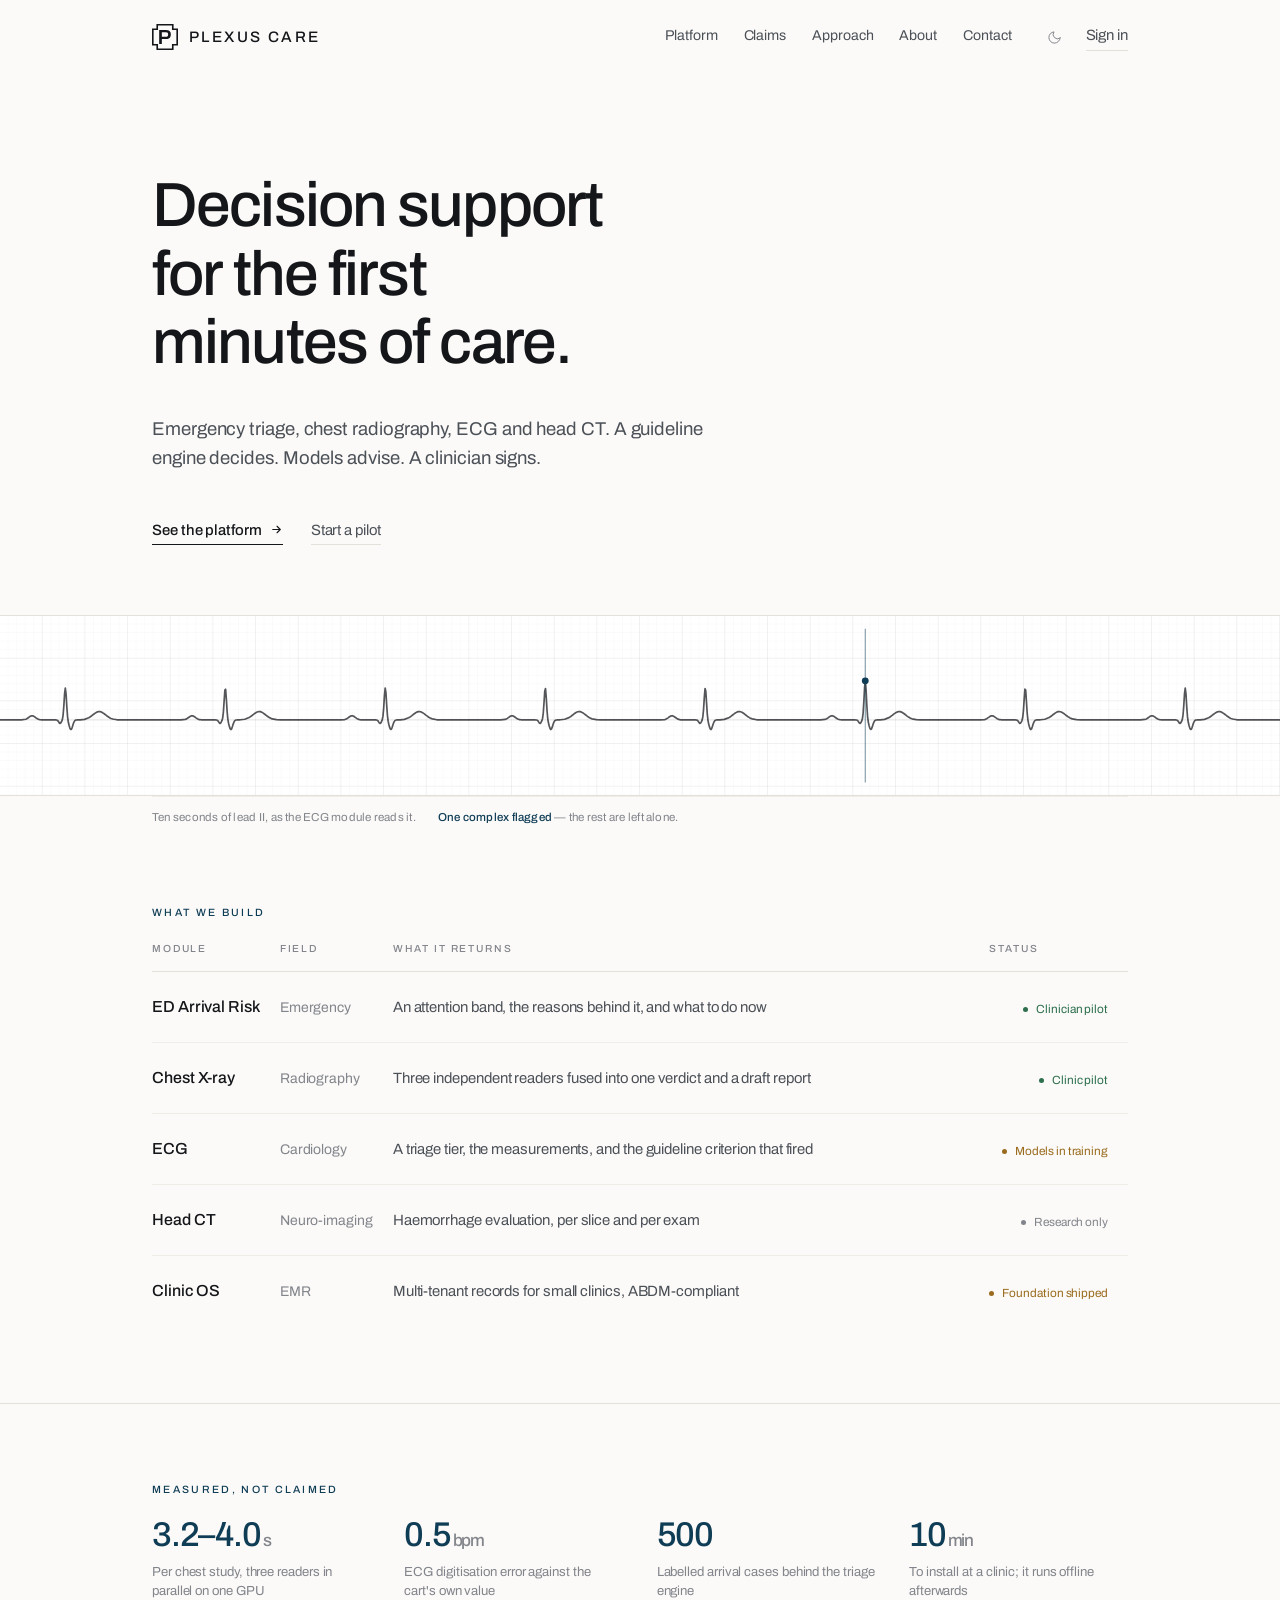
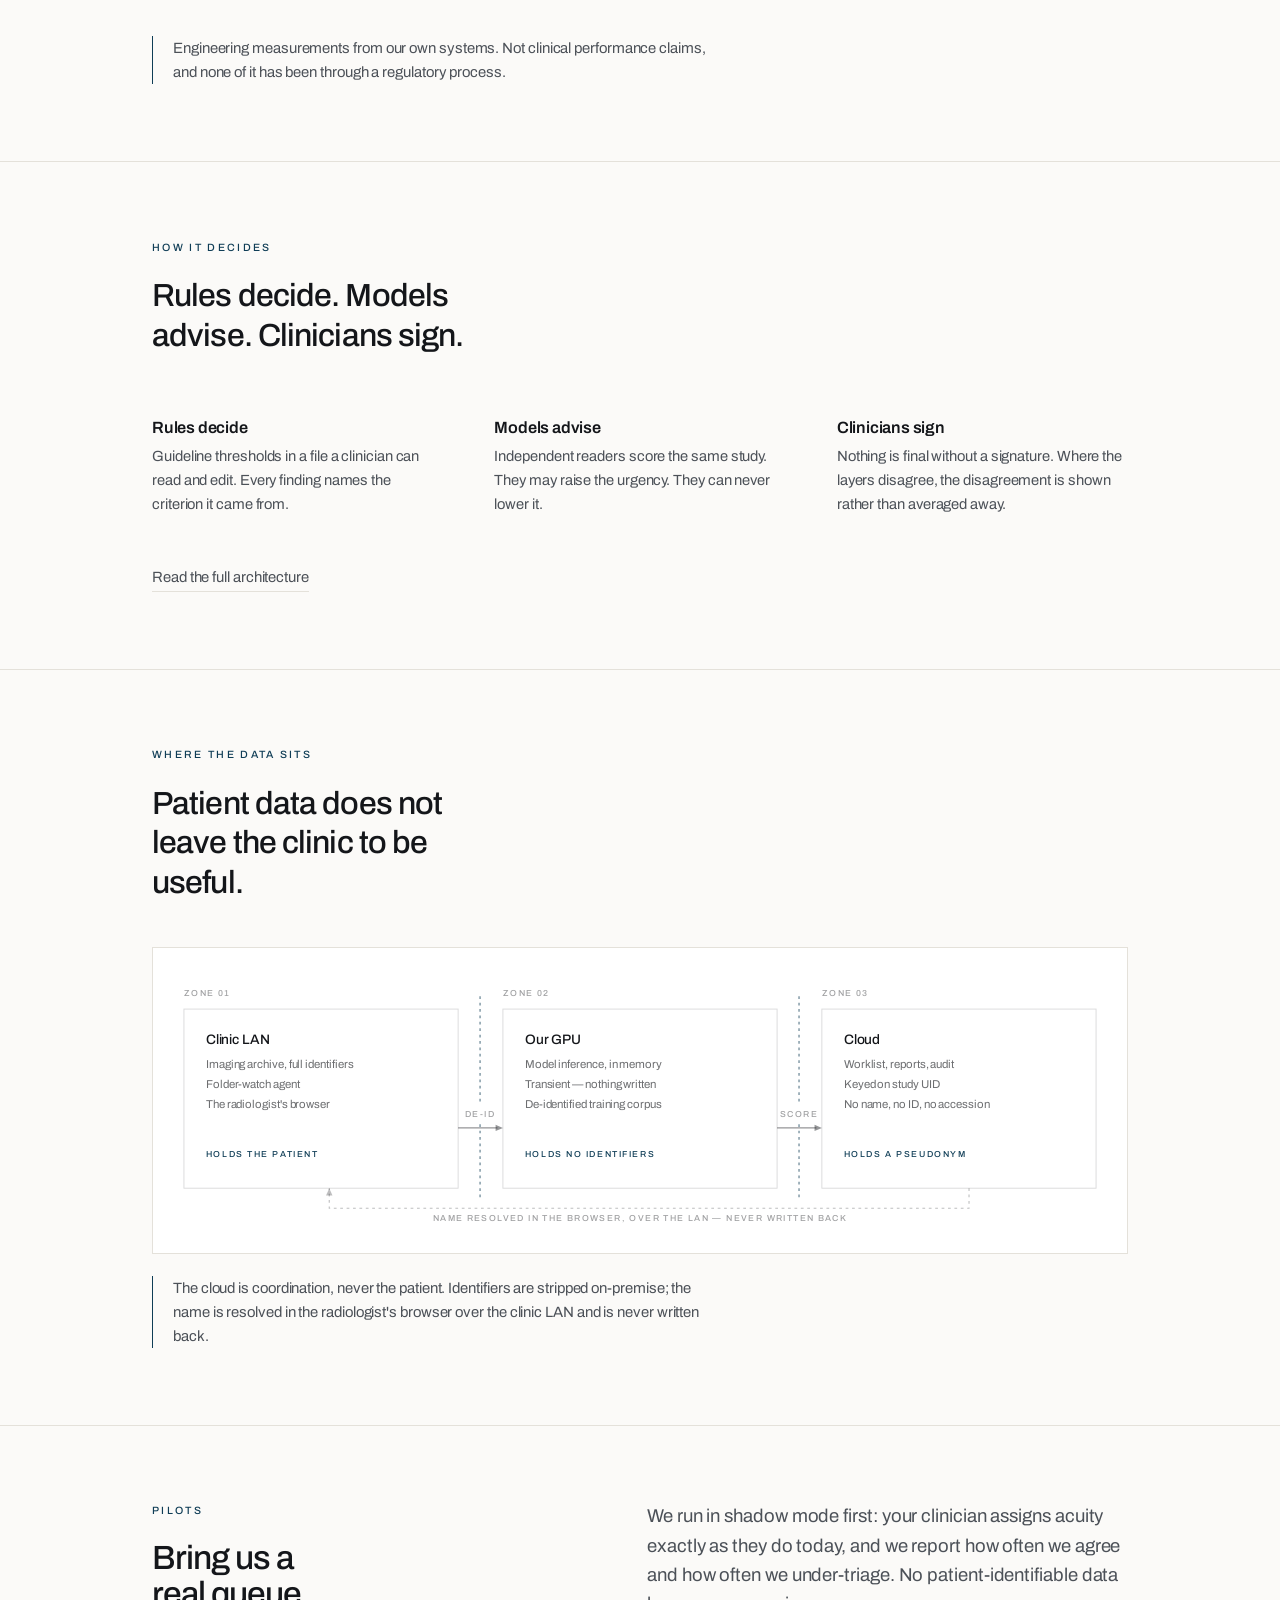
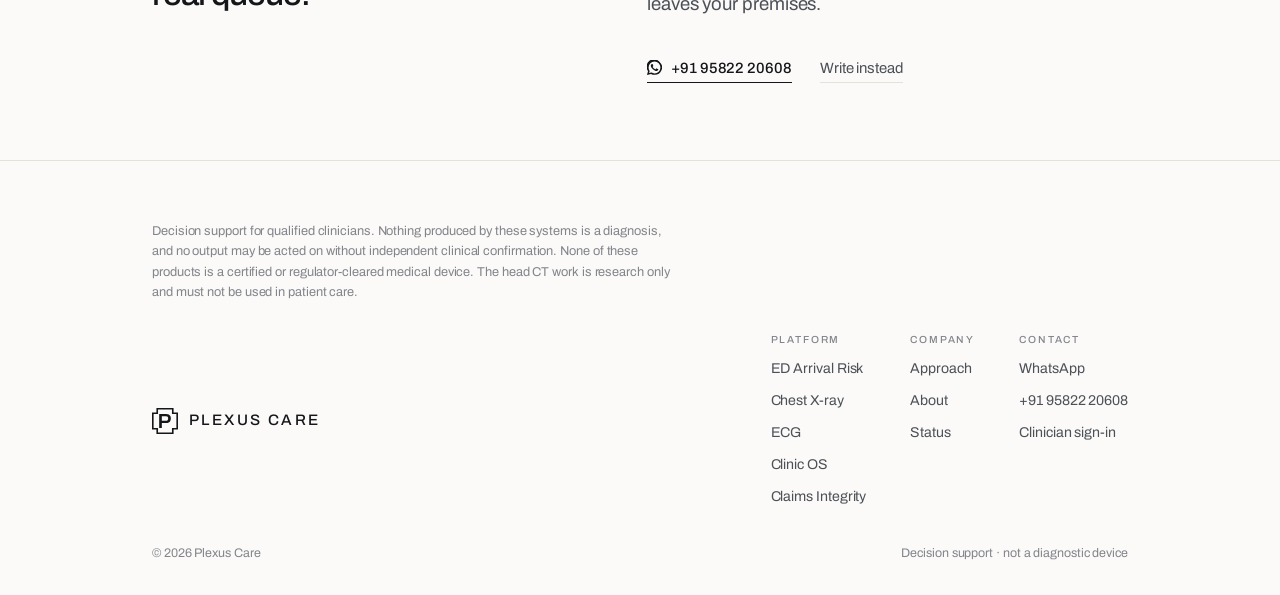
==== commit 2d9c1ec8: "Update site — 2026-09-05 04:53 UTC" ====
--- a/index.html
+++ b/index.html
@@ -20,8 +20,8 @@
 <meta name="theme-color" content="#FBFAF8" media="(prefers-color-scheme: light)">
 <link rel="preconnect" href="https://fonts.googleapis.com">
 <link rel="preconnect" href="https://fonts.gstatic.com" crossorigin>
-<link href="https://fonts.googleapis.com/css2?family=Archivo:wght@400;500;600&display=swap" rel="stylesheet">
-<link rel="stylesheet" href="assets/css/plexus.css?v=621e25abd8">
+<link href="https://fonts.googleapis.com/css2?family=Archivo:wght@400;500;600&family=IBM+Plex+Mono:wght@400;500&display=swap" rel="stylesheet">
+<link rel="stylesheet" href="assets/css/plexus.css?v=55d8d23fa5">
 <script>(function(){try{var t=localStorage.getItem('plexus-theme');if(t)document.documentElement.setAttribute('data-theme',t);}catch(e){}})();</script>
 </head>
 <body>
@@ -33,6 +33,7 @@
     </a>
     <nav class="nav__links">
       <a href="platform.html">Platform</a>
+      <a href="claims.html">Claims</a>
       <a href="approach.html">Approach</a>
       <a href="about.html">About</a>
       <a href="about.html#contact">Contact</a>
@@ -320,6 +321,7 @@
           <a href="platform.html#cxr">Chest X-ray</a>
           <a href="platform.html#ecg">ECG</a>
           <a href="platform.html#emr">Clinic OS</a>
+          <a href="claims.html">Claims Integrity</a>
         </div>
         <div>
           <span>Company</span>
--- a/assets/css/plexus.css
+++ b/assets/css/plexus.css
@@ -346,3 +346,49 @@
 /* A row of measured numbers. Investors and clinicians both read these first. */
 .figrow { display: grid; grid-template-columns: repeat(4, 1fr); gap: clamp(18px, 2.6vw, 40px); }
 @media (max-width: 760px) { .figrow { grid-template-columns: repeat(2, 1fr); gap: 26px; } }
+
+/* ------------------------------------------------------------ claims ---- */
+/* Added for the Claims Integrity page. Generic enough to reuse elsewhere:
+   a labelled data card, a code sample, and a four-step process strip. No new
+   colour — these read from --ink and --accent exactly like the rest of the
+   system, because status here is financial risk, not clinical urgency, and
+   the three signal colours stay reserved for the latter. */
+.mono { font-family: 'IBM Plex Mono', ui-monospace, Menlo, monospace; }
+
+.claim {
+  border: 1px solid var(--rule);
+  background: var(--surface);
+  padding: clamp(20px, 2.6vw, 30px);
+}
+.claim__head {
+  display: flex; align-items: baseline; justify-content: space-between;
+  gap: 16px; flex-wrap: wrap; margin-bottom: 18px;
+  padding-bottom: 16px; border-bottom: 1px solid var(--rule-2);
+}
+.claim__head b { font-size: 1.02rem; font-weight: 600; letter-spacing: -.01em; }
+.claim__head span { font-family: 'IBM Plex Mono', ui-monospace, monospace; font-size: .78rem; color: var(--ink-3); }
+.claim__row { display: grid; grid-template-columns: 92px 1fr; gap: 4px 18px; padding: 9px 0; border-bottom: 1px solid var(--rule-2); font-size: .9rem; }
+.claim__row:last-child { border-bottom: 0; }
+.claim__row dt { font-family: 'IBM Plex Mono', ui-monospace, monospace; font-size: .66rem; letter-spacing: .1em; text-transform: uppercase; color: var(--ink-3); padding-top: 2px; }
+.claim__row dd { margin: 0; color: var(--ink-2); }
+.claim__row dd b { color: var(--ink); font-weight: 500; }
+.claim__quote {
+  font-family: 'IBM Plex Mono', ui-monospace, monospace; font-size: .8rem;
+  background: var(--sunk); border-radius: 2px; padding: 9px 11px; margin-top: 6px;
+  color: var(--ink-2); line-height: 1.55;
+}
+.claim__quote mark { background: transparent; color: var(--ink); font-weight: 500; text-decoration: underline; text-decoration-color: var(--accent); text-underline-offset: 3px; text-decoration-thickness: 2px; }
+
+.code {
+  font-family: 'IBM Plex Mono', ui-monospace, monospace; font-size: .82rem; line-height: 1.7;
+  background: var(--sunk); border: 1px solid var(--rule); padding: 18px 20px;
+  overflow-x: auto; color: var(--ink-2); white-space: pre;
+}
+.code b { color: var(--accent); font-weight: 500; }
+
+.flow { display: grid; grid-template-columns: repeat(4, 1fr); gap: 1px; background: var(--rule); border: 1px solid var(--rule); }
+.flow > div { background: var(--surface); padding: 16px 18px; }
+.flow b { display: block; font-family: 'IBM Plex Mono', ui-monospace, monospace; font-size: .66rem; letter-spacing: .12em; text-transform: uppercase; color: var(--accent); margin-bottom: 6px; }
+.flow p { font-size: .84rem; color: var(--ink-2); margin: 0; }
+@media (max-width: 760px) { .flow { grid-template-columns: 1fr 1fr; } }
+@media (max-width: 480px) { .flow { grid-template-columns: 1fr; } }
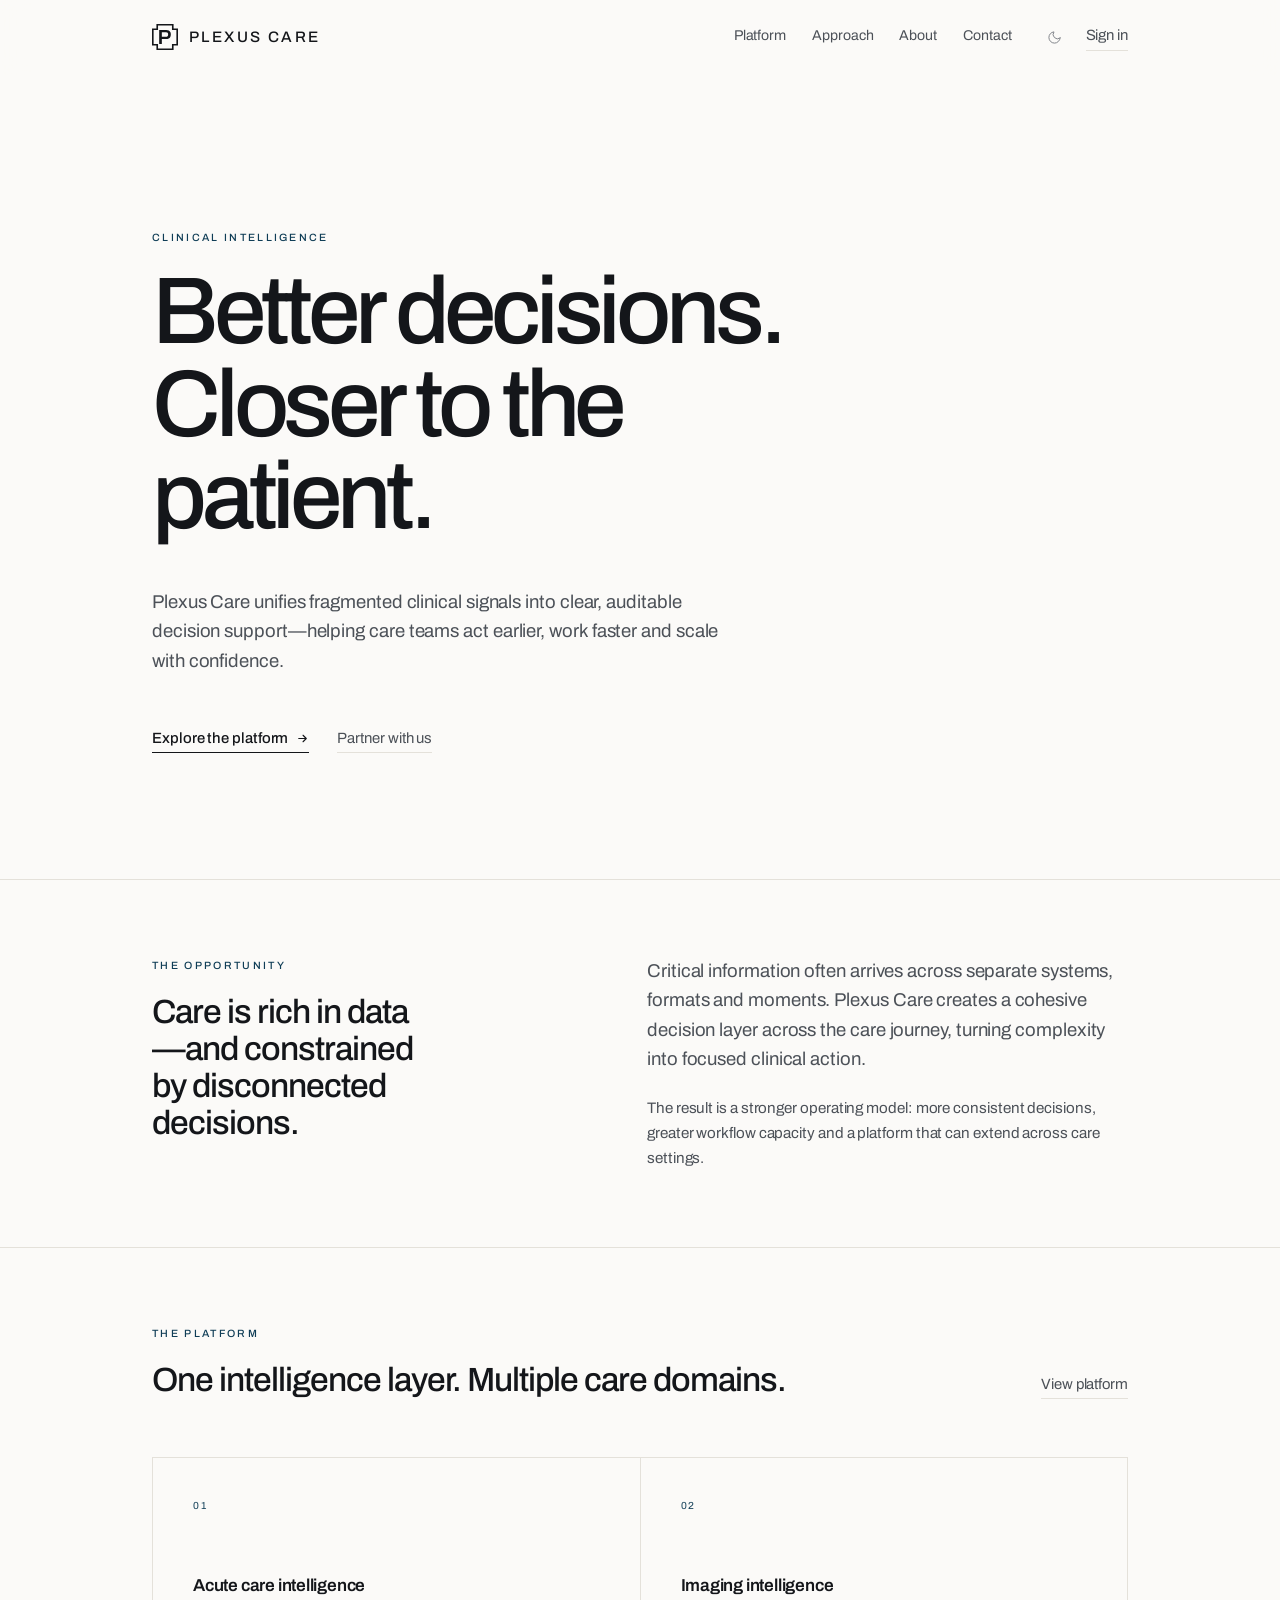
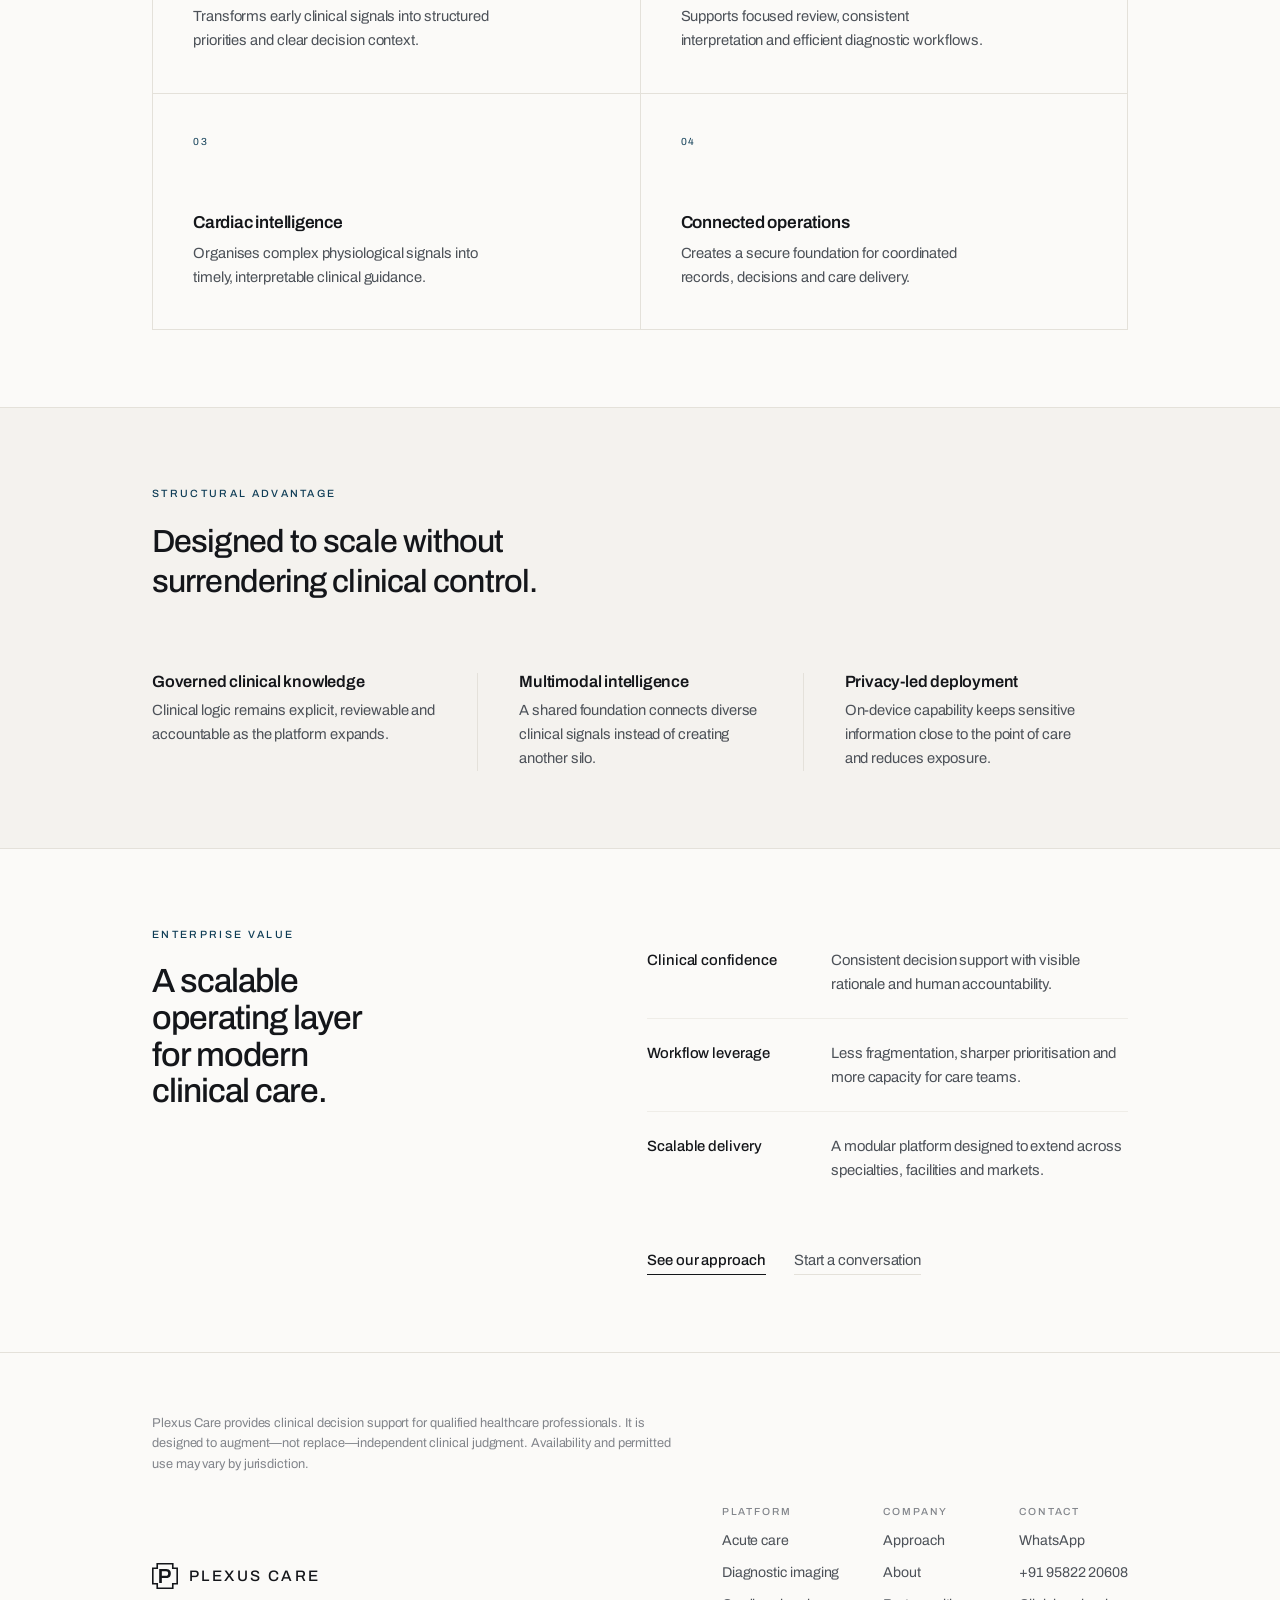
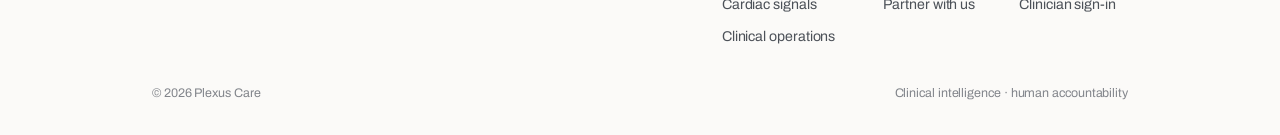
==== commit aa46f305: "Refresh investor-facing corporate site" ====
--- a/index.html
+++ b/index.html
@@ -3,13 +3,13 @@
 <head>
 <meta charset="utf-8">
 <meta name="viewport" content="width=device-width, initial-scale=1">
-<title>Plexus Care — decision support for the first minutes of care</title>
-<meta name="description" content="Emergency triage, chest radiography, ECG and head CT. A guideline engine decides, models advise, a clinician signs.">
+<title>Plexus Care — clinical intelligence for the point of care</title>
+<meta name="description" content="A unified clinical intelligence platform for clearer decisions, more efficient workflows and scalable care delivery.">
 <link rel="canonical" href="https://plexus-care.com/index.html">
 <meta property="og:type" content="website">
 <meta property="og:url" content="https://plexus-care.com/index.html">
-<meta property="og:title" content="Plexus Care — decision support for the first minutes of care">
-<meta property="og:description" content="Emergency triage, chest radiography, ECG and head CT. A guideline engine decides, models advise, a clinician signs.">
+<meta property="og:title" content="Plexus Care — clinical intelligence for the point of care">
+<meta property="og:description" content="A unified clinical intelligence platform for clearer decisions, more efficient workflows and scalable care delivery.">
 <meta property="og:image" content="https://plexus-care.com/assets/img/og.png?v=312f8cf6e9">
 <meta name="twitter:card" content="summary_large_image">
 <link rel="icon" href="assets/img/favicon.ico?v=566fe5b022" sizes="48x48">
@@ -21,7 +21,7 @@
 <link rel="preconnect" href="https://fonts.googleapis.com">
 <link rel="preconnect" href="https://fonts.gstatic.com" crossorigin>
 <link href="https://fonts.googleapis.com/css2?family=Archivo:wght@400;500;600&family=IBM+Plex+Mono:wght@400;500&display=swap" rel="stylesheet">
-<link rel="stylesheet" href="assets/css/plexus.css?v=55d8d23fa5">
+<link rel="stylesheet" href="assets/css/plexus.css?v=199707aa9f">
 <script>(function(){try{var t=localStorage.getItem('plexus-theme');if(t)document.documentElement.setAttribute('data-theme',t);}catch(e){}})();</script>
 </head>
 <body>
@@ -33,7 +33,6 @@
     </a>
     <nav class="nav__links">
       <a href="platform.html">Platform</a>
-      <a href="claims.html">Claims</a>
       <a href="approach.html">Approach</a>
       <a href="about.html">About</a>
       <a href="about.html#contact">Contact</a>
@@ -47,267 +46,127 @@
     </div>
   </div>
 </header>
-<!-- ============================ HERO ============================ -->
-<section class="section" style="padding-block:clamp(52px,7.5vw,100px) clamp(40px,5.5vw,72px)">
-  <div class="wrap">
-    <h1 class="measure" style="max-width:16ch">Decision support for the first minutes of care.</h1>
-    <p class="lede" style="margin-top:clamp(26px,3.4vw,38px)">
-      Emergency triage, chest radiography, ECG and head CT.
-      A guideline engine decides. Models advise. A clinician signs.
-    </p>
-    <div class="links-row" style="margin-top:clamp(30px,4vw,44px)">
-      <a class="link" href="platform.html">See the platform
-        <svg width="13" height="13" viewBox="0 0 24 24" fill="none" stroke="currentColor" stroke-width="2" stroke-linecap="round" stroke-linejoin="round"><path d="M5 12h14M13 6l6 6-6 6"/></svg>
-      </a>
-      <a class="link link--quiet" href="about.html#contact">Start a pilot</a>
-    </div>
-  </div>
-</section>
-
-
-<!-- ============================ SIGNAL BAND ============================ -->
-<div class="band">
-<svg xmlns="http://www.w3.org/2000/svg" viewBox="0 0 1200 168"
-     fill="none" role="img" aria-label="A twelve-second rhythm strip on ECG paper">
-  <defs>
-    <pattern id="pcSm" width="8.0" height="8.0" patternUnits="userSpaceOnUse">
-      <path d="M8.0 0 V8.0 M0 8.0 H8.0" stroke="currentColor"
-            stroke-width="0.6" opacity="0.055"/>
-    </pattern>
-    <pattern id="pcBg" width="40.0" height="40.0" patternUnits="userSpaceOnUse">
-      <path d="M40.0 0 V40.0 M0 40.0 H40.0" stroke="currentColor"
-            stroke-width="0.8" opacity="0.10"/>
-    </pattern>
-  </defs>
-  <rect width="1200" height="168" fill="url(#pcSm)"/>
-  <rect width="1200" height="168" fill="url(#pcBg)"/>
-  <path d="M0 97.4 L1200 97.4" stroke="currentColor" opacity="0.14" stroke-width="0.8"/>
-  <path d="M0.0 97.4 L4.0 97.4 L8.0 97.4 L12.0 97.4 L16.0 97.4 L20.0 97.4 L24.0 96.8 L24.7 96.5 L25.4 96.1 L26.1 95.6 L26.8 95.1 L27.5 94.6 L28.2 94.1 L28.9 93.8 L29.6 93.6 L30.3 93.6 L31.0 93.7 L31.7 94.1 L32.4 94.5 L33.1 95.0 L33.8 95.6 L34.5 96.0 L35.2 96.4 L35.9 96.8 L36.6 97.0 L37.3 97.2 L38.0 97.3 L38.7 97.4 L39.4 97.4 L43.4 97.4 L47.4 97.4 L51.4 97.4 L52.1 97.4 L52.8 97.5 L53.5 97.7 L54.2 98.2 L54.9 99.2 L55.6 100.3 L56.3 100.7 L57.0 100.1 L57.7 98.9 L58.4 97.1 L59.1 93.1 L59.8 84.5 L60.5 73.1 L61.2 67.5 L61.9 73.3 L62.6 85.1 L63.3 94.4 L64.0 99.4 L64.7 102.4 L65.4 104.8 L66.1 106.2 L66.8 106.2 L67.5 104.8 L68.2 102.6 L68.9 100.4 L69.6 98.9 L70.3 98.0 L71.0 97.6 L71.7 97.5 L72.4 97.4 L73.1 97.4 L73.8 97.4 L74.5 97.4 L75.2 97.3 L79.2 96.9 L83.2 95.4 L83.9 95.0 L84.6 94.5 L85.3 94.0 L86.0 93.5 L86.7 92.9 L87.4 92.4 L88.1 91.9 L88.8 91.3 L89.5 90.9 L90.2 90.4 L90.9 90.1 L91.6 89.8 L92.3 89.7 L93.0 89.6 L93.7 89.7 L94.4 89.8 L95.1 90.1 L95.8 90.4 L96.5 90.9 L97.2 91.3 L97.9 91.9 L98.6 92.4 L99.3 92.9 L100.0 93.5 L100.7 94.0 L101.4 94.5 L102.1 95.0 L102.8 95.4 L103.5 95.8 L104.2 96.1 L104.9 96.3 L105.6 96.6 L109.6 97.3 L113.6 97.4 L117.6 97.4 L121.6 97.4 L125.6 97.4 L129.6 97.4 L133.6 97.4 L137.6 97.4 L141.6 97.4 L145.6 97.4 L149.6 97.4 L153.6 97.4 L157.6 97.4 L161.6 97.4 L165.6 97.4 L169.6 97.4 L173.6 96.9 L174.3 96.7 L175.0 96.3 L175.7 95.9 L176.4 95.4 L177.1 94.9 L177.8 94.4 L178.5 94.0 L179.2 93.7 L179.9 93.5 L180.6 93.6 L181.3 93.9 L182.0 94.3 L182.7 94.7 L183.4 95.3 L184.1 95.8 L184.8 96.2 L185.5 96.6 L186.2 96.9 L186.9 97.1 L187.6 97.2 L188.3 97.3 L189.0 97.4 L189.7 97.4 L193.7 97.4 L197.7 97.4 L201.7 97.4 L202.4 97.5 L203.1 97.5 L203.8 97.9 L204.5 98.6 L205.2 99.7 L205.9 100.6 L206.6 100.6 L207.3 99.6 L208.0 98.2 L208.7 95.8 L209.4 90.1 L210.1 79.6 L210.8 69.5 L211.5 68.7 L212.2 78.2 L212.9 89.6 L213.6 96.9 L214.3 100.8 L215.0 103.5 L215.7 105.6 L216.4 106.4 L217.1 105.8 L217.8 103.9 L218.5 101.6 L219.2 99.7 L219.9 98.4 L220.6 97.8 L221.3 97.5 L222.0 97.5 L222.7 97.4 L223.4 97.4 L224.1 97.4 L224.8 97.4 L225.5 97.3 L229.5 96.8 L233.5 95.2 L234.2 94.8 L234.9 94.3 L235.6 93.8 L236.3 93.3 L237.0 92.7 L237.7 92.2 L238.4 91.6 L239.1 91.1 L239.8 90.7 L240.5 90.3 L241.2 90.0 L241.9 89.8 L242.6 89.7 L243.3 89.6 L244.0 89.7 L244.7 89.9 L245.4 90.2 L246.1 90.6 L246.8 91.1 L247.5 91.6 L248.2 92.1 L248.9 92.6 L249.6 93.2 L250.3 93.7 L251.0 94.2 L251.7 94.7 L252.4 95.2 L253.1 95.5 L253.8 95.9 L254.5 96.2 L255.2 96.5 L259.2 97.2 L263.2 97.4 L267.2 97.4 L271.2 97.4 L275.2 97.4 L279.2 97.4 L283.2 97.4 L287.2 97.4 L291.2 97.4 L295.2 97.4 L299.2 97.4 L303.2 97.4 L307.2 97.4 L311.2 97.4 L315.2 97.4 L319.2 97.4 L323.2 97.1 L323.9 96.8 L324.6 96.5 L325.3 96.2 L326.0 95.7 L326.7 95.2 L327.4 94.7 L328.1 94.2 L328.8 93.8 L329.5 93.6 L330.2 93.5 L330.9 93.7 L331.6 94.0 L332.3 94.5 L333.0 95.0 L333.7 95.5 L334.4 96.0 L335.1 96.4 L335.8 96.7 L336.5 97.0 L337.2 97.2 L337.9 97.3 L338.6 97.3 L339.3 97.4 L343.3 97.4 L347.3 97.4 L351.3 97.4 L352.0 97.4 L352.7 97.5 L353.4 97.6 L354.1 98.1 L354.8 99.0 L355.5 100.2 L356.2 100.7 L356.9 100.3 L357.6 99.1 L358.3 97.4 L359.0 93.9 L359.7 86.1 L360.4 74.7 L361.1 67.6 L361.8 71.9 L362.5 83.4 L363.2 93.3 L363.9 98.8 L364.6 102.0 L365.3 104.5 L366.0 106.1 L366.7 106.3 L367.4 105.1 L368.1 102.9 L368.8 100.7 L369.5 99.1 L370.2 98.1 L370.9 97.7 L371.6 97.5 L372.3 97.4 L373.0 97.4 L373.7 97.4 L374.4 97.4 L375.1 97.3 L379.1 96.9 L383.1 95.4 L383.8 95.0 L384.5 94.6 L385.2 94.1 L385.9 93.6 L386.6 93.0 L387.3 92.5 L388.0 91.9 L388.7 91.4 L389.4 90.9 L390.1 90.5 L390.8 90.1 L391.5 89.9 L392.2 89.7 L392.9 89.6 L393.6 89.7 L394.3 89.8 L395.0 90.1 L395.7 90.4 L396.4 90.8 L397.1 91.3 L397.8 91.8 L398.5 92.3 L399.2 92.9 L399.9 93.4 L400.6 93.9 L401.3 94.4 L402.0 94.9 L402.7 95.3 L403.4 95.7 L404.1 96.0 L404.8 96.3 L405.5 96.5 L409.5 97.3 L413.5 97.4 L417.5 97.4 L421.5 97.4 L425.5 97.4 L429.5 97.4 L433.5 97.4 L437.5 97.4 L441.5 97.4 L445.5 97.4 L449.5 97.4 L453.5 97.4 L457.5 97.4 L461.5 97.4 L465.5 97.4 L469.5 97.4 L473.5 97.0 L474.2 96.7 L474.9 96.4 L475.6 96.0 L476.3 95.5 L477.0 95.0 L477.7 94.5 L478.4 94.0 L479.1 93.7 L479.8 93.5 L480.5 93.6 L481.2 93.8 L481.9 94.2 L482.6 94.7 L483.3 95.2 L484.0 95.7 L484.7 96.2 L485.4 96.5 L486.1 96.8 L486.8 97.1 L487.5 97.2 L488.2 97.3 L488.9 97.4 L489.6 97.4 L493.6 97.4 L497.6 97.4 L501.6 97.4 L502.3 97.5 L503.0 97.5 L503.7 97.8 L504.4 98.4 L505.1 99.5 L505.8 100.5 L506.5 100.7 L507.2 99.8 L507.9 98.4 L508.6 96.3 L509.3 91.2 L510.0 81.3 L510.7 70.5 L511.4 68.0 L512.1 76.5 L512.8 88.2 L513.5 96.2 L514.2 100.4 L514.9 103.1 L515.6 105.3 L516.3 106.4 L517.0 106.0 L517.7 104.2 L518.4 101.9 L519.1 99.9 L519.8 98.6 L520.5 97.9 L521.2 97.6 L521.9 97.5 L522.6 97.4 L523.3 97.4 L524.0 97.4 L524.7 97.4 L525.4 97.3 L529.4 96.8 L533.4 95.3 L534.1 94.8 L534.8 94.4 L535.5 93.9 L536.2 93.3 L536.9 92.8 L537.6 92.2 L538.3 91.7 L539.0 91.2 L539.7 90.7 L540.4 90.3 L541.1 90.0 L541.8 89.8 L542.5 89.7 L543.2 89.6 L543.9 89.7 L544.6 89.9 L545.3 90.2 L546.0 90.6 L546.7 91.0 L547.4 91.5 L548.1 92.0 L548.8 92.6 L549.5 93.1 L550.2 93.6 L550.9 94.2 L551.6 94.6 L552.3 95.1 L553.0 95.5 L553.7 95.8 L554.4 96.2 L555.1 96.4 L559.1 97.2 L563.1 97.4 L567.1 97.4 L571.1 97.4 L575.1 97.4 L579.1 97.4 L583.1 97.4 L587.1 97.4 L591.1 97.4 L595.1 97.4 L599.1 97.4 L603.1 97.4 L607.1 97.4 L611.1 97.4 L615.1 97.4 L619.1 97.4 L623.1 97.1 L623.8 96.9 L624.5 96.6 L625.2 96.2 L625.9 95.8 L626.6 95.3 L627.3 94.7 L628.0 94.3 L628.7 93.9 L629.4 93.6 L630.1 93.5 L630.8 93.7 L631.5 94.0 L632.2 94.4 L632.9 94.9 L633.6 95.4 L634.3 95.9 L635.0 96.3 L635.7 96.7 L636.4 96.9 L637.1 97.1 L637.8 97.3 L638.5 97.3 L639.2 97.4 L643.2 97.4 L647.2 97.4 L651.2 97.4 L651.9 97.4 L652.6 97.5 L653.3 97.6 L654.0 98.0 L654.7 98.9 L655.4 100.0 L656.1 100.7 L656.8 100.4 L657.5 99.3 L658.2 97.7 L658.9 94.6 L659.6 87.5 L660.3 76.3 L661.0 68.0 L661.7 70.6 L662.4 81.7 L663.1 92.2 L663.8 98.3 L664.5 101.6 L665.2 104.2 L665.9 106.0 L666.6 106.4 L667.3 105.3 L668.0 103.2 L668.7 101.0 L669.4 99.3 L670.1 98.2 L670.8 97.7 L671.5 97.5 L672.2 97.4 L672.9 97.4 L673.6 97.4 L674.3 97.4 L675.0 97.4 L679.0 96.9 L683.0 95.5 L683.7 95.1 L684.4 94.6 L685.1 94.2 L685.8 93.6 L686.5 93.1 L687.2 92.6 L687.9 92.0 L688.6 91.5 L689.3 91.0 L690.0 90.6 L690.7 90.2 L691.4 89.9 L692.1 89.7 L692.8 89.6 L693.5 89.7 L694.2 89.8 L694.9 90.0 L695.6 90.3 L696.3 90.7 L697.0 91.2 L697.7 91.7 L698.4 92.2 L699.1 92.8 L699.8 93.3 L700.5 93.9 L701.2 94.4 L701.9 94.8 L702.6 95.3 L703.3 95.7 L704.0 96.0 L704.7 96.3 L705.4 96.5 L709.4 97.3 L713.4 97.4 L717.4 97.4 L721.4 97.4 L725.4 97.4 L729.4 97.4 L733.4 97.4 L737.4 97.4 L741.4 97.4 L745.4 97.4 L749.4 97.4 L753.4 97.4 L757.4 97.4 L761.4 97.4 L765.4 97.4 L769.4 97.4 L773.4 97.0 L774.1 96.8 L774.8 96.4 L775.5 96.0 L776.2 95.6 L776.9 95.0 L777.6 94.5 L778.3 94.1 L779.0 93.7 L779.7 93.6 L780.4 93.6 L781.1 93.8 L781.8 94.1 L782.5 94.6 L783.2 95.1 L783.9 95.6 L784.6 96.1 L785.3 96.5 L786.0 96.8 L786.7 97.0 L787.4 97.2 L788.1 97.3 L788.8 97.4 L789.5 97.4 L793.5 97.4 L797.5 97.4 L801.5 97.4 L802.2 97.5 L802.9 97.5 L803.6 97.7 L804.3 98.3 L805.0 99.4 L805.7 100.4 L806.4 100.7 L807.1 100.0 L807.8 98.6 L808.5 96.4 L809.2 91.0 L809.9 79.7 L810.6 66.1 L811.3 61.1 L812.0 69.9 L812.7 84.2 L813.4 94.5 L814.1 99.7 L814.8 102.8 L815.5 105.1 L816.2 106.3 L816.9 106.1 L817.6 104.5 L818.3 102.2 L819.0 100.2 L819.7 98.7 L820.4 97.9 L821.1 97.6 L821.8 97.5 L822.5 97.4 L823.2 97.4 L823.9 97.4 L824.6 97.4 L825.3 97.3 L829.3 96.9 L833.3 95.3 L834.0 94.9 L834.7 94.4 L835.4 93.9 L836.1 93.4 L836.8 92.9 L837.5 92.3 L838.2 91.8 L838.9 91.3 L839.6 90.8 L840.3 90.4 L841.0 90.1 L841.7 89.8 L842.4 89.7 L843.1 89.6 L843.8 89.7 L844.5 89.9 L845.2 90.1 L845.9 90.5 L846.6 90.9 L847.3 91.4 L848.0 91.9 L848.7 92.5 L849.4 93.0 L850.1 93.6 L850.8 94.1 L851.5 94.6 L852.2 95.0 L852.9 95.4 L853.6 95.8 L854.3 96.1 L855.0 96.4 L859.0 97.2 L863.0 97.4 L867.0 97.4 L871.0 97.4 L875.0 97.4 L879.0 97.4 L883.0 97.4 L887.0 97.4 L891.0 97.4 L895.0 97.4 L899.0 97.4 L903.0 97.4 L907.0 97.4 L911.0 97.4 L915.0 97.4 L919.0 97.4 L923.0 97.1 L923.7 96.9 L924.4 96.6 L925.1 96.3 L925.8 95.8 L926.5 95.3 L927.2 94.8 L927.9 94.3 L928.6 93.9 L929.3 93.6 L930.0 93.5 L930.7 93.6 L931.4 93.9 L932.1 94.3 L932.8 94.8 L933.5 95.3 L934.2 95.8 L934.9 96.3 L935.6 96.6 L936.3 96.9 L937.0 97.1 L937.7 97.2 L938.4 97.3 L939.1 97.4 L943.1 97.4 L947.1 97.4 L951.1 97.4 L951.8 97.4 L952.5 97.5 L953.2 97.6 L953.9 97.9 L954.6 98.7 L955.3 99.9 L956.0 100.7 L956.7 100.5 L957.4 99.5 L958.1 98.0 L958.8 95.2 L959.5 88.8 L960.2 77.9 L960.9 68.6 L961.6 69.5 L962.3 80.0 L963.0 91.0 L963.7 97.6 L964.4 101.2 L965.1 103.8 L965.8 105.8 L966.5 106.4 L967.2 105.6 L967.9 103.6 L968.6 101.3 L969.3 99.5 L970.0 98.3 L970.7 97.8 L971.4 97.5 L972.1 97.4 L972.8 97.4 L973.5 97.4 L974.2 97.4 L974.9 97.4 L975.6 97.3 L979.6 96.8 L983.6 95.2 L984.3 94.7 L985.0 94.2 L985.7 93.7 L986.4 93.2 L987.1 92.6 L987.8 92.1 L988.5 91.6 L989.2 91.1 L989.9 90.6 L990.6 90.2 L991.3 89.9 L992.0 89.7 L992.7 89.6 L993.4 89.7 L994.1 89.8 L994.8 90.0 L995.5 90.3 L996.2 90.7 L996.9 91.1 L997.6 91.6 L998.3 92.2 L999.0 92.7 L999.7 93.3 L1000.4 93.8 L1001.1 94.3 L1001.8 94.8 L1002.5 95.2 L1003.2 95.6 L1003.9 95.9 L1004.6 96.2 L1005.3 96.5 L1009.3 97.2 L1013.3 97.4 L1017.3 97.4 L1021.3 97.4 L1025.3 97.4 L1029.3 97.4 L1033.3 97.4 L1037.3 97.4 L1041.3 97.4 L1045.3 97.4 L1049.3 97.4 L1053.3 97.4 L1057.3 97.4 L1061.3 97.4 L1065.3 97.4 L1069.3 97.4 L1073.3 97.0 L1074.0 96.8 L1074.7 96.5 L1075.4 96.1 L1076.1 95.6 L1076.8 95.1 L1077.5 94.6 L1078.2 94.1 L1078.9 93.8 L1079.6 93.6 L1080.3 93.6 L1081.0 93.7 L1081.7 94.1 L1082.4 94.5 L1083.1 95.0 L1083.8 95.6 L1084.5 96.0 L1085.2 96.4 L1085.9 96.8 L1086.6 97.0 L1087.3 97.2 L1088.0 97.3 L1088.7 97.4 L1089.4 97.4 L1093.4 97.4 L1097.4 97.4 L1101.4 97.4 L1102.1 97.4 L1102.8 97.5 L1103.5 97.7 L1104.2 98.2 L1104.9 99.2 L1105.6 100.3 L1106.3 100.7 L1107.0 100.1 L1107.7 98.9 L1108.4 97.1 L1109.1 93.1 L1109.8 84.5 L1110.5 73.1 L1111.2 67.5 L1111.9 73.3 L1112.6 85.1 L1113.3 94.4 L1114.0 99.4 L1114.7 102.4 L1115.4 104.8 L1116.1 106.2 L1116.8 106.2 L1117.5 104.8 L1118.2 102.6 L1118.9 100.4 L1119.6 98.9 L1120.3 98.0 L1121.0 97.6 L1121.7 97.5 L1122.4 97.4 L1123.1 97.4 L1123.8 97.4 L1124.5 97.4 L1125.2 97.3 L1129.2 96.9 L1133.2 95.4 L1133.9 95.0 L1134.6 94.5 L1135.3 94.0 L1136.0 93.5 L1136.7 92.9 L1137.4 92.4 L1138.1 91.9 L1138.8 91.3 L1139.5 90.9 L1140.2 90.4 L1140.9 90.1 L1141.6 89.8 L1142.3 89.7 L1143.0 89.6 L1143.7 89.7 L1144.4 89.8 L1145.1 90.1 L1145.8 90.4 L1146.5 90.9 L1147.2 91.3 L1147.9 91.9 L1148.6 92.4 L1149.3 92.9 L1150.0 93.5 L1150.7 94.0 L1151.4 94.5 L1152.1 95.0 L1152.8 95.4 L1153.5 95.8 L1154.2 96.1 L1154.9 96.3 L1155.6 96.6 L1159.6 97.3 L1163.6 97.4 L1167.6 97.4 L1171.6 97.4 L1175.6 97.4 L1179.6 97.4 L1183.6 97.4 L1187.6 97.4 L1191.6 97.4 L1195.6 97.4 L1199.6 97.4" stroke="currentColor" stroke-width="1.6"
-        stroke-linejoin="round" stroke-linecap="round" opacity="0.72"/>
-  <path d="M811.2 12 L811.2 156" stroke="var(--accent, #0F3D56)"
-        stroke-width="1" opacity="0.55"/>
-  <circle cx="811.2" cy="60.8" r="3.2" fill="var(--accent, #0F3D56)"/>
-</svg>
-</div>
-<div class="wrap">
-  <p class="band__note">
-    <span>Ten seconds of lead II, as the ECG module reads it.</span>
-    <span><b>One complex flagged</b> — the rest are left alone.</span>
-  </p>
-</div>
-
-<!-- ============================ MODULES ============================ -->
-<section class="section">
-  <div class="wrap">
-    <span class="eyebrow">What we build</span>
-    <div class="tbl-wrap">
-      <table class="tbl">
-        <thead>
-          <tr><th>Module</th><th>Field</th><th>What it returns</th><th>Status</th></tr>
-        </thead>
-        <tbody>
-          <tr>
-            <td><a href="platform.html#ed">ED Arrival Risk</a></td>
-            <td>Emergency</td>
-            <td>An attention band, the reasons behind it, and what to do now</td>
-            <td><span class="status status--live">Clinician pilot</span></td>
-          </tr>
-          <tr>
-            <td><a href="platform.html#cxr">Chest X-ray</a></td>
-            <td>Radiography</td>
-            <td>Three independent readers fused into one verdict and a draft report</td>
-            <td><span class="status status--live">Clinic pilot</span></td>
-          </tr>
-          <tr>
-            <td><a href="platform.html#ecg">ECG</a></td>
-            <td>Cardiology</td>
-            <td>A triage tier, the measurements, and the guideline criterion that fired</td>
-            <td><span class="status status--build">Models in training</span></td>
-          </tr>
-          <tr>
-            <td><a href="platform.html#ct">Head CT</a></td>
-            <td>Neuro-imaging</td>
-            <td>Haemorrhage evaluation, per slice and per exam</td>
-            <td><span class="status">Research only</span></td>
-          </tr>
-          <tr>
-            <td><a href="platform.html#emr">Clinic OS</a></td>
-            <td>EMR</td>
-            <td>Multi-tenant records for small clinics, ABDM-compliant</td>
-            <td><span class="status status--build">Foundation shipped</span></td>
-          </tr>
-        </tbody>
-      </table>
-    </div>
-  </div>
-</section>
-
-
-<hr class="rule">
-
-<!-- ============================ MEASURED ============================ -->
-<section class="section">
-  <div class="wrap">
-    <span class="eyebrow">Measured, not claimed</span>
-    <div class="figrow">
-      <div class="fig"><b>3.2–4.0<span>s</span></b><i>Per chest study, three readers in parallel on one GPU</i></div>
-      <div class="fig"><b>0.5<span>bpm</span></b><i>ECG digitisation error against the cart's own value</i></div>
-      <div class="fig"><b>500</b><i>Labelled arrival cases behind the triage engine</i></div>
-      <div class="fig"><b>10<span>min</span></b><i>To install at a clinic; it runs offline afterwards</i></div>
-    </div>
-    <p class="caveat" style="margin-top:clamp(26px,3vw,36px)">
-      Engineering measurements from our own systems. Not clinical performance
-      claims, and none of it has been through a regulatory process.
-    </p>
-  </div>
-</section>
-
-<hr class="rule">
-
-<!-- ============================ PRINCIPLE ============================ -->
-<section class="section">
-  <div class="wrap">
-    <span class="eyebrow">How it decides</span>
-    <p class="statement" style="margin-bottom:clamp(36px,5vw,64px)">
-      Rules decide. Models advise. Clinicians sign.
-    </p>
-    <div class="cols">
-      <div>
-        <h3>Rules decide</h3>
-        <p>Guideline thresholds in a file a clinician can read and edit. Every finding
-           names the criterion it came from.</p>
-      </div>
-      <div>
-        <h3>Models advise</h3>
-        <p>Independent readers score the same study. They may raise the urgency.
-           They can never lower it.</p>
-      </div>
-      <div>
-        <h3>Clinicians sign</h3>
-        <p>Nothing is final without a signature. Where the layers disagree, the
-           disagreement is shown rather than averaged away.</p>
-      </div>
-    </div>
-    <div class="links-row" style="margin-top:clamp(32px,4vw,48px)">
-      <a class="link link--quiet" href="approach.html">Read the full architecture</a>
-    </div>
-  </div>
-</section>
-
-
-<hr class="rule">
-
-<!-- ============================ ZONES ============================ -->
-<section class="section">
-  <div class="wrap">
-    <span class="eyebrow">Where the data sits</span>
-    <p class="statement" style="margin-bottom:clamp(28px,3.6vw,44px)">
-      Patient data does not leave the clinic to be useful.
-    </p>
-    <figure class="figure figure--framed">
-<svg xmlns="http://www.w3.org/2000/svg" viewBox="0 0 1000 268" fill="none"
-     role="img" aria-label="Three zones: the clinic holds patient identifiers, the GPU holds none, the cloud holds only a pseudonym">
-  <style>
-    .zt { font: 500 15px Archivo, sans-serif; letter-spacing: -.01em; fill: currentColor; }
-    .zl { font: 400 12.5px Archivo, sans-serif; fill: currentColor; opacity: .62; }
-    .zk { font: 500 9.5px Archivo, sans-serif; letter-spacing: .18em; text-transform: uppercase;
-          fill: var(--accent, #0F3D56); }
-    .zn { font: 500 9.5px Archivo, sans-serif; letter-spacing: .16em; text-transform: uppercase;
-          fill: currentColor; opacity: .40; }
-  </style>
-
-  <!-- zone panels -->
-  <g stroke="currentColor" stroke-opacity=".16" stroke-width="1">
-    <rect x="1" y="34" width="300" height="196"/>
-    <rect x="350" y="34" width="300" height="196"/>
-    <rect x="699" y="34" width="300" height="196"/>
-  </g>
-
-  <!-- boundaries: what may cross, and what may not -->
-  <g stroke="var(--accent, #0F3D56)" stroke-width="1.2" stroke-dasharray="3 4" stroke-opacity=".7">
-    <path d="M325 20 V138 M325 160 V244"/>
-    <path d="M674 20 V138 M674 160 V244"/>
-  </g>
-
-  <text class="zn" x="1" y="20">ZONE 01</text>
-  <text class="zn" x="350" y="20">ZONE 02</text>
-  <text class="zn" x="699" y="20">ZONE 03</text>
-
-  <text class="zt" x="25" y="72">Clinic LAN</text>
-  <text class="zl" x="25" y="98">Imaging archive, full identifiers</text>
-  <text class="zl" x="25" y="120">Folder-watch agent</text>
-  <text class="zl" x="25" y="142">The radiologist's browser</text>
-  <text class="zk" x="25" y="196">HOLDS THE PATIENT</text>
-
-  <text class="zt" x="374" y="72">Our GPU</text>
-  <text class="zl" x="374" y="98">Model inference, in memory</text>
-  <text class="zl" x="374" y="120">Transient — nothing written</text>
-  <text class="zl" x="374" y="142">De-identified training corpus</text>
-  <text class="zk" x="374" y="196">HOLDS NO IDENTIFIERS</text>
-
-  <text class="zt" x="723" y="72">Cloud</text>
-  <text class="zl" x="723" y="98">Worklist, reports, audit</text>
-  <text class="zl" x="723" y="120">Keyed on study UID</text>
-  <text class="zl" x="723" y="142">No name, no ID, no accession</text>
-  <text class="zk" x="723" y="196">HOLDS A PSEUDONYM</text>
-
-  <!-- what crosses each boundary -->
-  <g stroke="currentColor" stroke-opacity=".45" stroke-width="1.2">
-    <path d="M301 164 H344"/>
-    <path d="M650 164 H693"/>
-  </g>
-  <g fill="currentColor" fill-opacity=".45">
-    <path d="M350 164 L342 160.5 L342 167.5 Z"/>
-    <path d="M699 164 L691 160.5 L691 167.5 Z"/>
-  </g>
-  <text class="zn" x="325" y="152" text-anchor="middle">DE-ID</text>
-  <text class="zn" x="674" y="152" text-anchor="middle">SCORE</text>
-
-  <!-- the name is resolved back on the LAN, never written to the cloud -->
-  <path d="M860 230 V252 H160 V230" stroke="currentColor" stroke-opacity=".28"
-        stroke-width="1.2" stroke-dasharray="3 4"/>
-  <path d="M160 230 L156.5 238 L163.5 238 Z" fill="currentColor" fill-opacity=".28"/>
-  <text class="zn" x="500" y="266" text-anchor="middle">NAME RESOLVED IN THE BROWSER, OVER THE LAN — NEVER WRITTEN BACK</text>
-</svg>
-    </figure>
-    <p class="caveat" style="margin-top:22px">The cloud is coordination, never the
-      patient. Identifiers are stripped on-premise; the name is resolved in the
-      radiologist's browser over the clinic LAN and is never written back.</p>
-  </div>
-</section>
-
-<hr class="rule">
-
-<!-- ============================ CONTACT ============================ -->
-<section class="section">
-  <div class="wrap split">
-    <div>
-      <span class="eyebrow">Pilots</span>
-      <h2 class="measure" style="max-width:14ch">Bring us a real queue.</h2>
-    </div>
-    <div>
-      <p class="lede" style="max-width:46ch">
-        We run in shadow mode first: your clinician assigns acuity exactly as they do
-        today, and we report how often we agree and how often we under-triage.
-        No patient-identifiable data leaves your premises.
+<main>
+  <section class="hero">
+    <div class="wrap hero__inner">
+      <span class="eyebrow">Clinical intelligence</span>
+      <h1>Better decisions.<br>Closer to the patient.</h1>
+      <p class="lede hero__lede">
+        Plexus Care unifies fragmented clinical signals into clear, auditable decision
+        support—helping care teams act earlier, work faster and scale with confidence.
       </p>
-      <div class="links-row" style="margin-top:clamp(26px,3vw,36px)">
-        <a class="wa" href="https://wa.me/919582220608?text=Hello%20Plexus%20Care%20%E2%80%94%20I%27d%20like%20to%20talk%20about%20a%20pilot." target="_blank" rel="noopener">
-          <svg width="15" height="15" viewBox="0 0 24 24" fill="currentColor" aria-hidden="true"><path d="M17.47 14.38c-.3-.15-1.75-.86-2.02-.96s-.47-.15-.67.15-.77.96-.94 1.16-.35.22-.64.07a8.07 8.07 0 0 1-2.38-1.47 8.9 8.9 0 0 1-1.64-2.05c-.17-.3-.02-.46.13-.6s.3-.35.44-.52.2-.3.3-.5a.55.55 0 0 0-.03-.52c-.07-.15-.67-1.61-.92-2.2s-.49-.51-.67-.52h-.57a1.1 1.1 0 0 0-.79.37 3.32 3.32 0 0 0-1.04 2.47 5.77 5.77 0 0 0 1.21 3.06 13.2 13.2 0 0 0 5.05 4.46 16.9 16.9 0 0 0 1.69.62 4.05 4.05 0 0 0 1.86.12 3.05 3.05 0 0 0 2-1.4 2.47 2.47 0 0 0 .17-1.41c-.07-.12-.27-.2-.57-.35zM12.04 21.5h-.01a9.47 9.47 0 0 1-4.82-1.32l-.35-.2-3.58.93.96-3.48-.23-.36a9.4 9.4 0 0 1-1.44-5.02 9.46 9.46 0 1 1 9.47 9.45zM20.5 3.49A11.8 11.8 0 0 0 1.66 17.72L0 24l6.43-1.68a11.8 11.8 0 0 0 5.62 1.43h.01A11.8 11.8 0 0 0 20.5 3.49z"/></svg>
-          +91 95822 20608
+      <div class="links-row hero__links">
+        <a class="link" href="platform.html">Explore the platform
+          <svg width="13" height="13" viewBox="0 0 24 24" fill="none" stroke="currentColor" stroke-width="2" stroke-linecap="round" stroke-linejoin="round" aria-hidden="true"><path d="M5 12h14M13 6l6 6-6 6"/></svg>
         </a>
-        <a class="link link--quiet" href="about.html#contact">Write instead</a>
-      </div>
-    </div>
-  </div>
-</section>
+        <a class="link link--quiet" href="about.html#contact">Partner with us</a>
+      </div>
+    </div>
+  </section>
+
+  <hr class="rule">
+
+  <section class="section">
+    <div class="wrap split">
+      <div>
+        <span class="eyebrow">The opportunity</span>
+        <h2 class="measure" style="max-width:14ch">Care is rich in data—and constrained by disconnected decisions.</h2>
+      </div>
+      <div>
+        <p class="lede">
+          Critical information often arrives across separate systems, formats and moments.
+          Plexus Care creates a cohesive decision layer across the care journey, turning
+          complexity into focused clinical action.
+        </p>
+        <p class="section-copy">
+          The result is a stronger operating model: more consistent decisions, greater
+          workflow capacity and a platform that can extend across care settings.
+        </p>
+      </div>
+    </div>
+  </section>
+
+  <hr class="rule">
+
+  <section class="section">
+    <div class="wrap">
+      <span class="eyebrow">The platform</span>
+      <div class="section-heading">
+        <h2>One intelligence layer. Multiple care domains.</h2>
+        <a class="link link--quiet" href="platform.html">View platform</a>
+      </div>
+      <div class="feature-grid">
+        <article class="feature">
+          <span class="feature__index">01</span>
+          <h3>Acute care intelligence</h3>
+          <p>Transforms early clinical signals into structured priorities and clear decision context.</p>
+        </article>
+        <article class="feature">
+          <span class="feature__index">02</span>
+          <h3>Imaging intelligence</h3>
+          <p>Supports focused review, consistent interpretation and efficient diagnostic workflows.</p>
+        </article>
+        <article class="feature">
+          <span class="feature__index">03</span>
+          <h3>Cardiac intelligence</h3>
+          <p>Organises complex physiological signals into timely, interpretable clinical guidance.</p>
+        </article>
+        <article class="feature">
+          <span class="feature__index">04</span>
+          <h3>Connected operations</h3>
+          <p>Creates a secure foundation for coordinated records, decisions and care delivery.</p>
+        </article>
+      </div>
+    </div>
+  </section>
+
+  <section class="section section--contrast">
+    <div class="wrap">
+      <span class="eyebrow">Structural advantage</span>
+      <p class="statement statement--wide">Designed to scale without surrendering clinical control.</p>
+      <div class="cols cols--ruled">
+        <div>
+          <h3>Governed clinical knowledge</h3>
+          <p>Clinical logic remains explicit, reviewable and accountable as the platform expands.</p>
+        </div>
+        <div>
+          <h3>Multimodal intelligence</h3>
+          <p>A shared foundation connects diverse clinical signals instead of creating another silo.</p>
+        </div>
+        <div>
+          <h3>Privacy-led deployment</h3>
+          <p>On-device capability keeps sensitive information close to the point of care and reduces exposure.</p>
+        </div>
+      </div>
+    </div>
+  </section>
+
+  <section class="section">
+    <div class="wrap split">
+      <div>
+        <span class="eyebrow">Enterprise value</span>
+        <h2 class="measure" style="max-width:15ch">A scalable operating layer for modern clinical care.</h2>
+      </div>
+      <div>
+        <dl class="defs defs--strong">
+          <div><dt>Clinical confidence</dt><dd>Consistent decision support with visible rationale and human accountability.</dd></div>
+          <div><dt>Workflow leverage</dt><dd>Less fragmentation, sharper prioritisation and more capacity for care teams.</dd></div>
+          <div><dt>Scalable delivery</dt><dd>A modular platform designed to extend across specialties, facilities and markets.</dd></div>
+        </dl>
+        <div class="links-row" style="margin-top:clamp(30px,4vw,44px)">
+          <a class="link" href="approach.html">See our approach</a>
+          <a class="link link--quiet" href="about.html#contact">Start a conversation</a>
+        </div>
+      </div>
+    </div>
+  </section>
+</main>
 <footer class="foot">
   <div class="wrap">
     <p class="notice">
-      Decision support for qualified clinicians. Nothing produced by these systems is a
-      diagnosis, and no output may be acted on without independent clinical confirmation.
-      None of these products is a certified or regulator-cleared medical device. The head CT
-      work is research only and must not be used in patient care.
+      Plexus Care provides clinical decision support for qualified healthcare professionals.
+      It is designed to augment—not replace—independent clinical judgment. Availability and
+      permitted use may vary by jurisdiction.
     </p>
     <div class="foot__top">
       <a class="brand" href="index.html" aria-label="Plexus Care">
@@ -317,17 +176,16 @@
       <div class="foot__nav">
         <div>
           <span>Platform</span>
-          <a href="platform.html#ed">ED Arrival Risk</a>
-          <a href="platform.html#cxr">Chest X-ray</a>
-          <a href="platform.html#ecg">ECG</a>
-          <a href="platform.html#emr">Clinic OS</a>
-          <a href="claims.html">Claims Integrity</a>
+          <a href="platform.html#acute-care">Acute care</a>
+          <a href="platform.html#imaging">Diagnostic imaging</a>
+          <a href="platform.html#cardiac">Cardiac signals</a>
+          <a href="platform.html#operations">Clinical operations</a>
         </div>
         <div>
           <span>Company</span>
           <a href="approach.html">Approach</a>
           <a href="about.html">About</a>
-          <a href="about.html#status">Status</a>
+          <a href="about.html#contact">Partner with us</a>
         </div>
         <div>
           <span>Contact</span>
@@ -339,7 +197,7 @@
     </div>
     <div class="foot__bot">
       <span>&copy; <span data-year>2026</span> Plexus Care</span>
-      <span>Decision support &middot; not a diagnostic device</span>
+      <span>Clinical intelligence &middot; human accountability</span>
     </div>
   </div>
 </footer>
--- a/assets/css/plexus.css
+++ b/assets/css/plexus.css
@@ -18,9 +18,7 @@
   --rule-2:   #EFEDE8;
 
   /* Structural accent. Petrol reads clinical without reading corporate-navy.
-     It marks structure and navigation — eyebrows, links, figures, diagram
-     strokes — and never status. Status stays the three signal colours below,
-     so a coloured dot still means exactly one thing. */
+     It marks structure and navigation — eyebrows, links and key dividers. */
   --accent:    #0F3D56;
   --accent-2:  #E7EEF2;
 
@@ -106,6 +104,31 @@
 .wrap    { width: 100%; max-width: var(--maxw); margin-inline: auto; padding-inline: var(--gut); }
 .section { padding-block: clamp(46px, 6vw, 88px); }
 .rule    { border: 0; border-top: 1px solid var(--rule); margin: 0; }
+.section--contrast { background: var(--sunk); border-block: 1px solid var(--rule); }
+
+/* --------------------------------------------------------------- hero --- */
+.hero { padding-block: clamp(78px, 12vw, 156px) clamp(68px, 10vw, 126px); }
+.hero__inner { display: grid; justify-items: start; }
+.hero h1 { max-width: 12ch; font-size: clamp(3rem, 7.4vw, 6.1rem); line-height: .98; letter-spacing: -.055em; }
+.hero__lede { max-width: 55ch; margin-top: clamp(28px, 4vw, 44px); }
+.hero__links { margin-top: clamp(32px, 4.5vw, 50px); }
+
+.section-copy { color: var(--ink-2); font-size: .95rem; max-width: 54ch; margin-top: 22px; }
+.section-heading { display: flex; align-items: end; justify-content: space-between; gap: 24px; margin-bottom: clamp(34px, 5vw, 58px); }
+@media (max-width: 620px) { .section-heading { align-items: start; flex-direction: column; } }
+
+.feature-grid { display: grid; grid-template-columns: repeat(2, 1fr); border-top: 1px solid var(--rule); border-left: 1px solid var(--rule); }
+.feature { min-height: 220px; padding: clamp(24px, 3.4vw, 40px); border-right: 1px solid var(--rule); border-bottom: 1px solid var(--rule); }
+.feature__index, .pillar__index { display: block; font-size: .64rem; letter-spacing: .18em; color: var(--accent); margin-bottom: clamp(34px, 5vw, 62px); }
+.feature h3 { font-size: 1.08rem; margin-bottom: 10px; }
+.feature p { color: var(--ink-2); font-size: .92rem; max-width: 38ch; }
+@media (max-width: 680px) { .feature-grid { grid-template-columns: 1fr; } .feature { min-height: 0; } }
+
+.pillar-grid { display: grid; grid-template-columns: repeat(3, 1fr); gap: 1px; background: var(--rule); border: 1px solid var(--rule); }
+.pillar { min-height: 360px; padding: clamp(26px, 3.6vw, 44px); background: var(--surface); display: flex; flex-direction: column; align-items: flex-start; }
+.pillar h2 { font-size: clamp(1.35rem, 2.4vw, 1.85rem); max-width: 12ch; }
+.pillar p { color: var(--ink-2); font-size: .93rem; margin-top: auto; padding-top: 44px; }
+@media (max-width: 820px) { .pillar-grid { grid-template-columns: 1fr; } .pillar { min-height: 260px; } }
 
 /* An eyebrow is a locator, not decoration: it says which part of the site
    you are standing in. */
@@ -202,18 +225,20 @@
   .tbl th:nth-child(2), .tbl td:nth-child(2) { display: none; }
 }
 
-/* A status is a fact about maturity, so it is set as data, not as a badge. */
-.status { font-size: .74rem; color: var(--ink-3); display: inline-flex; align-items: center; gap: 8px; }
-.status::before { content: ''; width: 5px; height: 5px; border-radius: 50%; background: currentColor; }
-.status--live { color: var(--routine); }
-.status--build { color: var(--urgent); }
-
 /* ---------------------------------------------------------- statement ---- */
 .statement { font-size: clamp(1.35rem, 3.1vw, 2rem); font-weight: 500; letter-spacing: -.028em; line-height: 1.24; max-width: 20ch; }
+.statement--wide { max-width: 28ch; margin-bottom: clamp(42px, 6vw, 72px); }
 .cols { display: grid; grid-template-columns: repeat(3, 1fr); gap: clamp(24px, 4vw, 56px); }
 @media (max-width: 760px) { .cols { grid-template-columns: 1fr; gap: 30px; } }
 .cols h3 { margin-bottom: 8px; }
 .cols p  { font-size: .92rem; color: var(--ink-2); }
+.cols--ruled { gap: 0; }
+.cols--ruled > div { padding: 0 clamp(20px, 3.2vw, 42px); border-left: 1px solid var(--rule); }
+.cols--ruled > div:first-child { padding-left: 0; border-left: 0; }
+@media (max-width: 760px) {
+  .cols--ruled { gap: 0; }
+  .cols--ruled > div, .cols--ruled > div:first-child { padding: 24px 0; border-left: 0; border-top: 1px solid var(--rule); }
+}
 
 .split { display: grid; grid-template-columns: minmax(0, 1fr) minmax(0, 1.15fr); gap: clamp(28px, 6vw, 96px); align-items: start; }
 @media (max-width: 860px) { .split { grid-template-columns: 1fr; gap: 32px; } }
@@ -222,6 +247,7 @@
 .ticks { list-style: none; margin: 0; padding: 0; display: grid; gap: 13px; }
 .ticks li { position: relative; padding-left: 22px; color: var(--ink-2); font-size: .93rem; }
 .ticks li::before { content: ''; position: absolute; left: 0; top: .68em; width: 9px; height: 1px; background: var(--ink-4); }
+.capability-list { margin-top: 28px; }
 
 .defs { display: grid; gap: 0; margin: 0; }
 .defs > div { display: grid; grid-template-columns: 168px 1fr; gap: 24px; padding: 18px 0; border-bottom: 1px solid var(--rule-2); }
@@ -229,6 +255,7 @@
 @media (max-width: 620px) { .defs > div { grid-template-columns: 1fr; gap: 6px; } }
 .defs dt { font-weight: 500; font-size: .93rem; }
 .defs dd { margin: 0; color: var(--ink-2); font-size: .93rem; }
+.defs--strong > div { grid-template-columns: minmax(150px, .7fr) 1.3fr; padding-block: 22px; }
 
 /* -------------------------------------------------------------- footer --- */
 .foot { border-top: 1px solid var(--rule); padding-block: clamp(40px, 5vw, 60px) 32px; }
@@ -346,49 +373,3 @@
 /* A row of measured numbers. Investors and clinicians both read these first. */
 .figrow { display: grid; grid-template-columns: repeat(4, 1fr); gap: clamp(18px, 2.6vw, 40px); }
 @media (max-width: 760px) { .figrow { grid-template-columns: repeat(2, 1fr); gap: 26px; } }
-
-/* ------------------------------------------------------------ claims ---- */
-/* Added for the Claims Integrity page. Generic enough to reuse elsewhere:
-   a labelled data card, a code sample, and a four-step process strip. No new
-   colour — these read from --ink and --accent exactly like the rest of the
-   system, because status here is financial risk, not clinical urgency, and
-   the three signal colours stay reserved for the latter. */
-.mono { font-family: 'IBM Plex Mono', ui-monospace, Menlo, monospace; }
-
-.claim {
-  border: 1px solid var(--rule);
-  background: var(--surface);
-  padding: clamp(20px, 2.6vw, 30px);
-}
-.claim__head {
-  display: flex; align-items: baseline; justify-content: space-between;
-  gap: 16px; flex-wrap: wrap; margin-bottom: 18px;
-  padding-bottom: 16px; border-bottom: 1px solid var(--rule-2);
-}
-.claim__head b { font-size: 1.02rem; font-weight: 600; letter-spacing: -.01em; }
-.claim__head span { font-family: 'IBM Plex Mono', ui-monospace, monospace; font-size: .78rem; color: var(--ink-3); }
-.claim__row { display: grid; grid-template-columns: 92px 1fr; gap: 4px 18px; padding: 9px 0; border-bottom: 1px solid var(--rule-2); font-size: .9rem; }
-.claim__row:last-child { border-bottom: 0; }
-.claim__row dt { font-family: 'IBM Plex Mono', ui-monospace, monospace; font-size: .66rem; letter-spacing: .1em; text-transform: uppercase; color: var(--ink-3); padding-top: 2px; }
-.claim__row dd { margin: 0; color: var(--ink-2); }
-.claim__row dd b { color: var(--ink); font-weight: 500; }
-.claim__quote {
-  font-family: 'IBM Plex Mono', ui-monospace, monospace; font-size: .8rem;
-  background: var(--sunk); border-radius: 2px; padding: 9px 11px; margin-top: 6px;
-  color: var(--ink-2); line-height: 1.55;
-}
-.claim__quote mark { background: transparent; color: var(--ink); font-weight: 500; text-decoration: underline; text-decoration-color: var(--accent); text-underline-offset: 3px; text-decoration-thickness: 2px; }
-
-.code {
-  font-family: 'IBM Plex Mono', ui-monospace, monospace; font-size: .82rem; line-height: 1.7;
-  background: var(--sunk); border: 1px solid var(--rule); padding: 18px 20px;
-  overflow-x: auto; color: var(--ink-2); white-space: pre;
-}
-.code b { color: var(--accent); font-weight: 500; }
-
-.flow { display: grid; grid-template-columns: repeat(4, 1fr); gap: 1px; background: var(--rule); border: 1px solid var(--rule); }
-.flow > div { background: var(--surface); padding: 16px 18px; }
-.flow b { display: block; font-family: 'IBM Plex Mono', ui-monospace, monospace; font-size: .66rem; letter-spacing: .12em; text-transform: uppercase; color: var(--accent); margin-bottom: 6px; }
-.flow p { font-size: .84rem; color: var(--ink-2); margin: 0; }
-@media (max-width: 760px) { .flow { grid-template-columns: 1fr 1fr; } }
-@media (max-width: 480px) { .flow { grid-template-columns: 1fr; } }
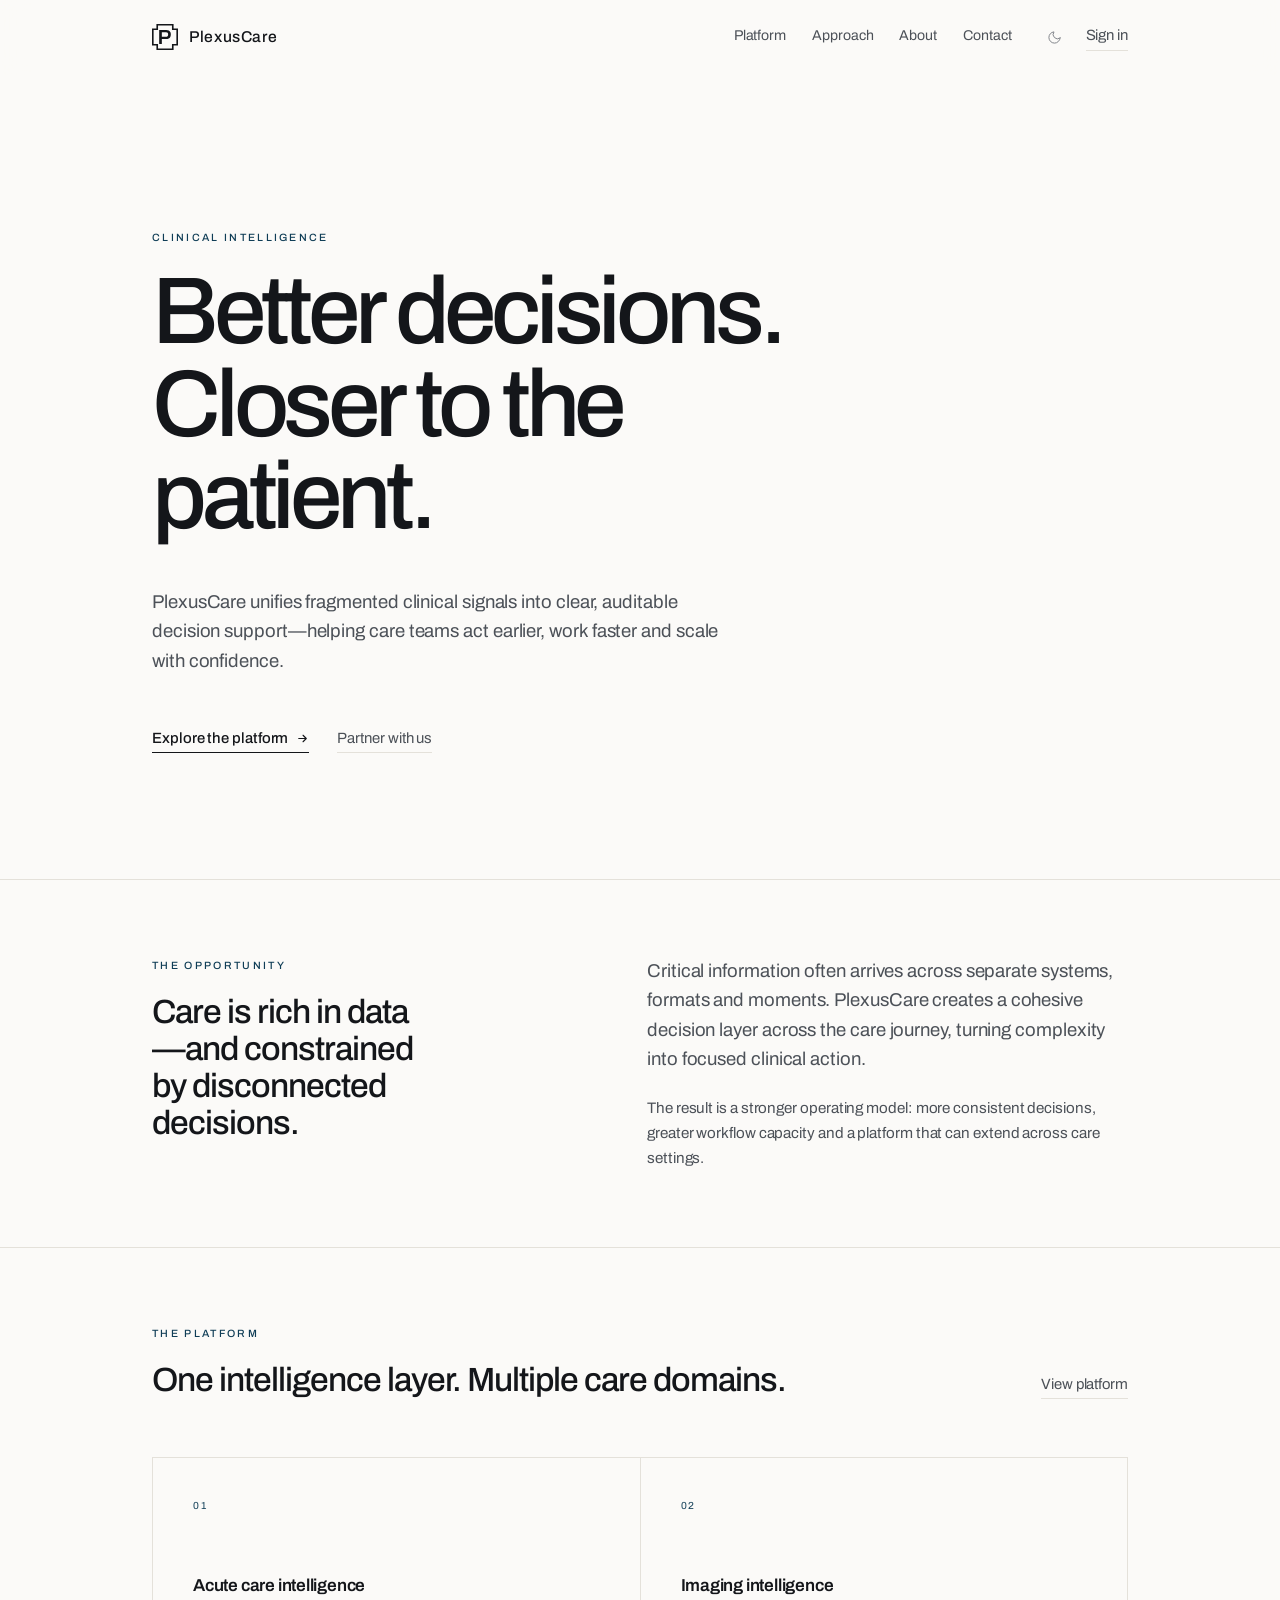
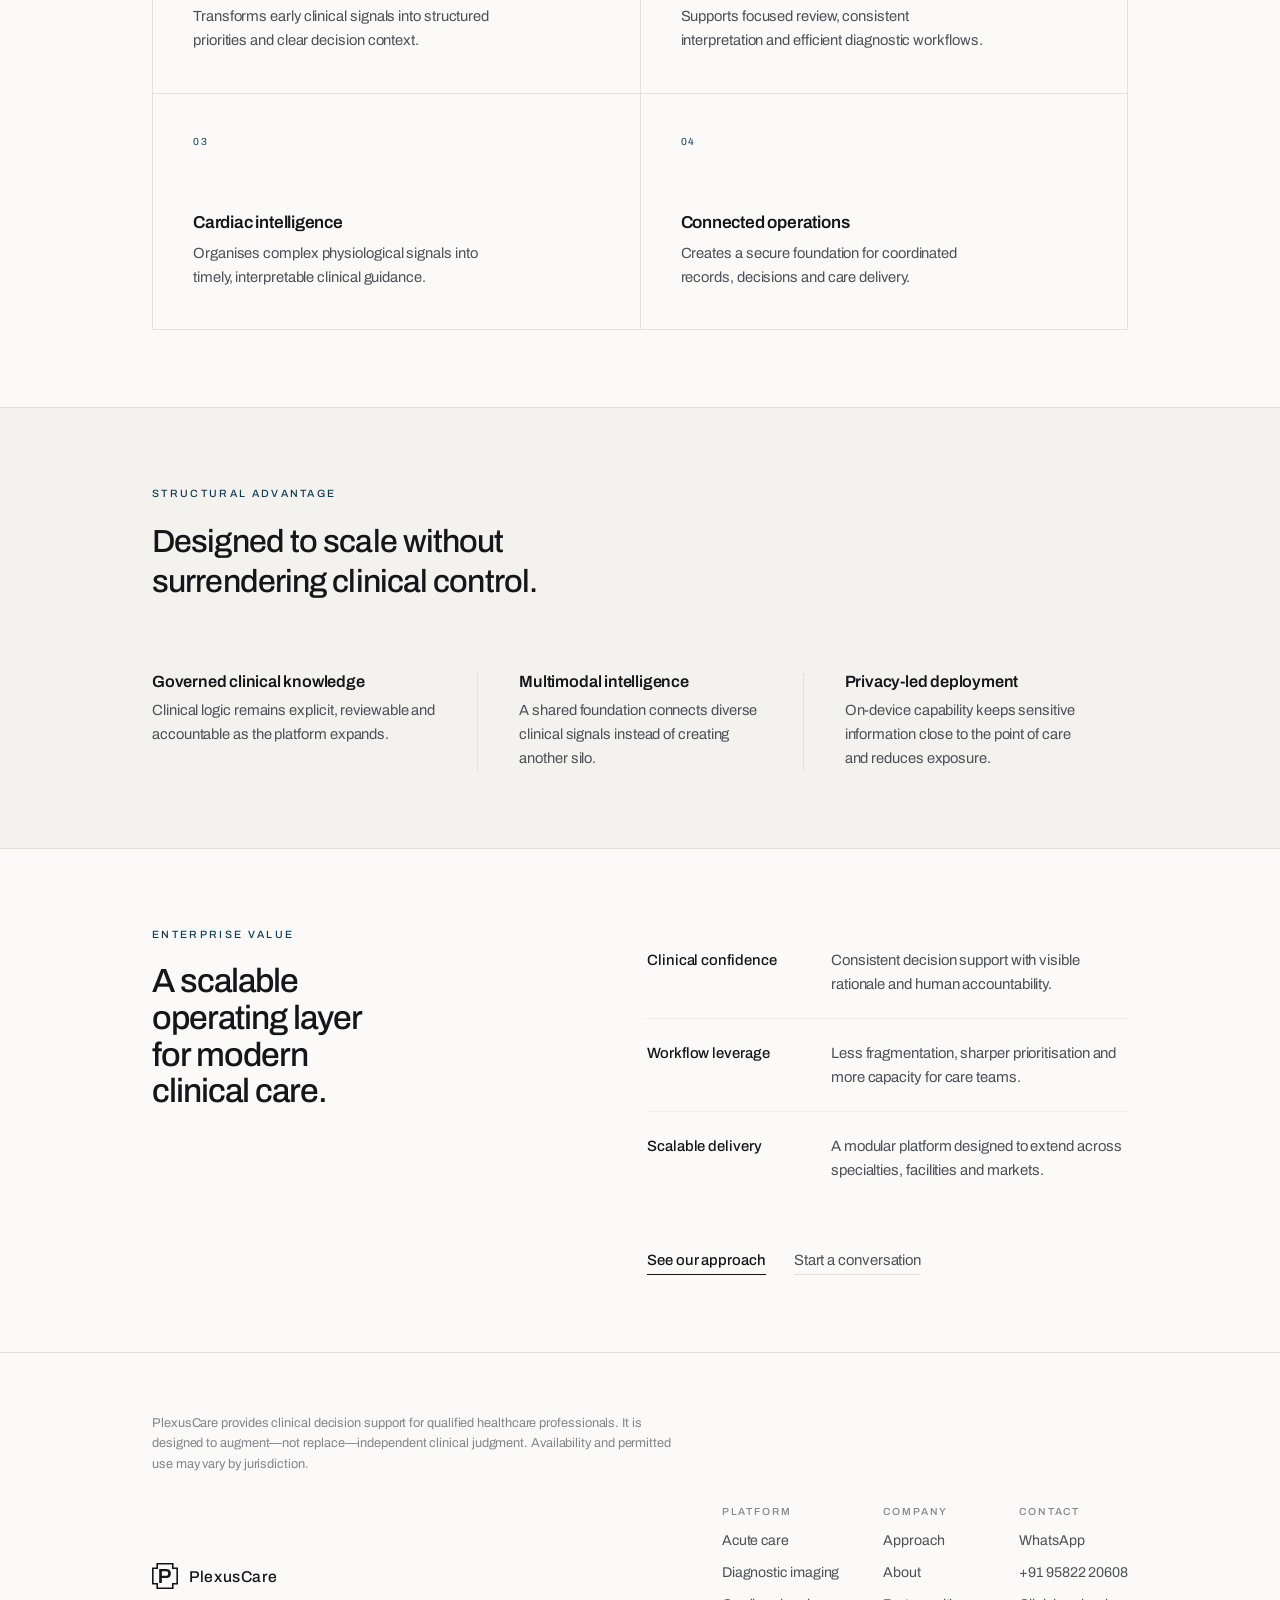
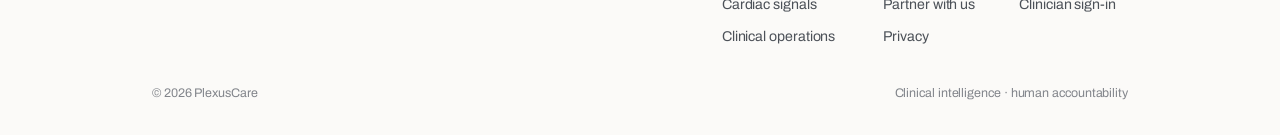
==== commit dbfb08b2: "Update site — 2026-10-07 15:52 UTC" ====
--- a/index.html
+++ b/index.html
@@ -3,17 +3,17 @@
 <head>
 <meta charset="utf-8">
 <meta name="viewport" content="width=device-width, initial-scale=1">
-<title>Plexus Care — clinical intelligence for the point of care</title>
+<title>PlexusCare — clinical intelligence for the point of care</title>
 <meta name="description" content="A unified clinical intelligence platform for clearer decisions, more efficient workflows and scalable care delivery.">
 <link rel="canonical" href="https://plexus-care.com/index.html">
 <meta property="og:type" content="website">
 <meta property="og:url" content="https://plexus-care.com/index.html">
-<meta property="og:title" content="Plexus Care — clinical intelligence for the point of care">
+<meta property="og:title" content="PlexusCare — clinical intelligence for the point of care">
 <meta property="og:description" content="A unified clinical intelligence platform for clearer decisions, more efficient workflows and scalable care delivery.">
-<meta property="og:image" content="https://plexus-care.com/assets/img/og.png?v=312f8cf6e9">
+<meta property="og:image" content="https://plexus-care.com/assets/img/og.png?v=934ba3454d">
 <meta name="twitter:card" content="summary_large_image">
 <link rel="icon" href="assets/img/favicon.ico?v=566fe5b022" sizes="48x48">
-<link rel="icon" href="assets/img/favicon.svg?v=d2d26e47b2" type="image/svg+xml">
+<link rel="icon" href="assets/img/favicon.svg?v=5d5521ae7c" type="image/svg+xml">
 <link rel="apple-touch-icon" href="assets/img/apple-touch-icon.png?v=a8aa24a033">
 <link rel="manifest" href="site.webmanifest">
 <meta name="theme-color" content="#101215" media="(prefers-color-scheme: dark)">
@@ -21,15 +21,67 @@
 <link rel="preconnect" href="https://fonts.googleapis.com">
 <link rel="preconnect" href="https://fonts.gstatic.com" crossorigin>
 <link href="https://fonts.googleapis.com/css2?family=Archivo:wght@400;500;600&family=IBM+Plex+Mono:wght@400;500&display=swap" rel="stylesheet">
-<link rel="stylesheet" href="assets/css/plexus.css?v=199707aa9f">
-<script>(function(){try{var t=localStorage.getItem('plexus-theme');if(t)document.documentElement.setAttribute('data-theme',t);}catch(e){}})();</script>
+<link rel="stylesheet" href="assets/css/plexus.css?v=f9b825980c">
+<script>(function(){try{var t=localStorage.getItem('plexuscare-theme');if(t)document.documentElement.setAttribute('data-theme',t);}catch(e){}})();</script>
+<!-- Microsoft Clarity: privacy-masked, consent-gated corporate-site analytics.
+     Replace the project ID below with the ID from clarity.microsoft.com. -->
+<script>
+(function (w, d, projectId) {
+  'use strict';
+  var id = String(projectId || '').trim();
+  var key = 'plexuscare-analytics-consent';
+  var configured = /^[a-z0-9]+$/i.test(id) && id !== 'REPLACE_WITH_CLARITY_PROJECT_ID';
+
+  function preference() {
+    try { return localStorage.getItem(key); } catch (e) { return null; }
+  }
+
+  function remember(value) {
+    try { localStorage.setItem(key, value); } catch (e) {}
+  }
+
+  function load() {
+    if (!configured || w.clarity) return;
+    (function (c, l, a, r, i, t, y) {
+      c[a] = c[a] || function () { (c[a].q = c[a].q || []).push(arguments); };
+      t = l.createElement(r);
+      t.async = 1;
+      t.src = 'https://www.clarity.ms/tag/' + i;
+      y = l.getElementsByTagName(r)[0];
+      y.parentNode.insertBefore(t, y);
+    })(w, d, 'clarity', 'script', id);
+  }
+
+  w.PlexusCareAnalytics = {
+    configured: configured,
+    preference: preference,
+    grant: function () {
+      if (!configured) return;
+      remember('granted');
+      load();
+      w.clarity('consent');
+      w.clarity('event', 'analytics_consent_granted');
+    },
+    decline: function () {
+      remember('declined');
+      if (w.clarity) w.clarity('consent', false);
+    }
+  };
+
+  if (configured && preference() === 'granted') {
+    load();
+    w.clarity('consent');
+  }
+})(window, document, 'REPLACE_WITH_CLARITY_PROJECT_ID');
+</script>
+
 </head>
 <body>
 <header class="nav">
   <div class="wrap nav__in">
-    <a class="brand" href="index.html" aria-label="Plexus Care">
+    <a class="brand" href="index.html" aria-label="PlexusCare">
 <svg class="brand__mark" viewBox="0 0 44 44" fill="none" aria-hidden="true"><path d="M8.844 1.364 L35.156 1.364 L35.156 8.844 L42.636 8.844 L42.636 35.156 L35.156 35.156 L35.156 42.636 L8.844 42.636 L8.844 35.156 L1.364 35.156 L1.364 8.844 L8.844 8.844 Z" fill="none" stroke="currentColor" stroke-width="2.728" stroke-linejoin="miter"/><g transform="translate(9.514 33.880) scale(0.034636 -0.034636)" fill="currentColor"><path d="M76 0V686H420Q496 686 545.5 659.0Q595 632 620.0 583.0Q645 534 645 466Q645 399 619.0 349.0Q593 299 541.5 271.5Q490 244 413 244H206V0ZM206 355H409Q459 355 486.5 384.5Q514 414 514 466Q514 501 502.0 525.0Q490 549 467.0 562.0Q444 575 409 575H206Z"/></g></svg>
-      <span class="brand__wm">Plexus Care</span>
+      <span class="brand__wm">PlexusCare</span>
     </a>
     <nav class="nav__links">
       <a href="platform.html">Platform</a>
@@ -52,7 +104,7 @@
       <span class="eyebrow">Clinical intelligence</span>
       <h1>Better decisions.<br>Closer to the patient.</h1>
       <p class="lede hero__lede">
-        Plexus Care unifies fragmented clinical signals into clear, auditable decision
+        PlexusCare unifies fragmented clinical signals into clear, auditable decision
         support—helping care teams act earlier, work faster and scale with confidence.
       </p>
       <div class="links-row hero__links">
@@ -75,7 +127,7 @@
       <div>
         <p class="lede">
           Critical information often arrives across separate systems, formats and moments.
-          Plexus Care creates a cohesive decision layer across the care journey, turning
+          PlexusCare creates a cohesive decision layer across the care journey, turning
           complexity into focused clinical action.
         </p>
         <p class="section-copy">
@@ -164,14 +216,14 @@
 <footer class="foot">
   <div class="wrap">
     <p class="notice">
-      Plexus Care provides clinical decision support for qualified healthcare professionals.
+      PlexusCare provides clinical decision support for qualified healthcare professionals.
       It is designed to augment—not replace—independent clinical judgment. Availability and
       permitted use may vary by jurisdiction.
     </p>
     <div class="foot__top">
-      <a class="brand" href="index.html" aria-label="Plexus Care">
+      <a class="brand" href="index.html" aria-label="PlexusCare">
         <svg class="brand__mark" viewBox="0 0 44 44" fill="none" aria-hidden="true"><path d="M8.844 1.364 L35.156 1.364 L35.156 8.844 L42.636 8.844 L42.636 35.156 L35.156 35.156 L35.156 42.636 L8.844 42.636 L8.844 35.156 L1.364 35.156 L1.364 8.844 L8.844 8.844 Z" fill="none" stroke="currentColor" stroke-width="2.728" stroke-linejoin="miter"/><g transform="translate(9.514 33.880) scale(0.034636 -0.034636)" fill="currentColor"><path d="M76 0V686H420Q496 686 545.5 659.0Q595 632 620.0 583.0Q645 534 645 466Q645 399 619.0 349.0Q593 299 541.5 271.5Q490 244 413 244H206V0ZM206 355H409Q459 355 486.5 384.5Q514 414 514 466Q514 501 502.0 525.0Q490 549 467.0 562.0Q444 575 409 575H206Z"/></g></svg>
-        <span class="brand__wm">Plexus Care</span>
+        <span class="brand__wm">PlexusCare</span>
       </a>
       <div class="foot__nav">
         <div>
@@ -186,6 +238,8 @@
           <a href="approach.html">Approach</a>
           <a href="about.html">About</a>
           <a href="about.html#contact">Partner with us</a>
+          <a href="privacy.html">Privacy</a>
+          <button class="foot__link" type="button" data-open-analytics hidden>Analytics preferences</button>
         </div>
         <div>
           <span>Contact</span>
@@ -196,12 +250,24 @@
       </div>
     </div>
     <div class="foot__bot">
-      <span>&copy; <span data-year>2026</span> Plexus Care</span>
+      <span>&copy; <span data-year>2026</span> PlexusCare</span>
       <span>Clinical intelligence &middot; human accountability</span>
     </div>
   </div>
 </footer>
 
-<script src="assets/js/plexus.js?v=e5c8b2f784" defer></script>
+<aside class="analytics-consent" data-analytics-consent hidden role="dialog" aria-modal="false" aria-labelledby="analytics-title">
+  <div>
+    <strong id="analytics-title">Privacy-respecting site analytics</strong>
+    <p>Allow privacy-masked Microsoft Clarity analytics to help PlexusCare understand visits, clicks, scrolling and page engagement. Contact-form content stays masked.</p>
+    <a href="privacy.html">Privacy details</a>
+  </div>
+  <div class="analytics-consent__actions">
+    <button class="btn" type="button" data-analytics-choice="granted">Allow analytics</button>
+    <button class="link link--quiet link-button" type="button" data-analytics-choice="declined">Continue without</button>
+  </div>
+</aside>
+
+<script src="assets/js/plexus.js?v=604554624d" defer></script>
 </body>
 </html>
--- a/assets/css/plexus.css
+++ b/assets/css/plexus.css
@@ -1,5 +1,5 @@
 /* ============================================================================
-   Plexus Care
+   PlexusCare
    Monochrome by design. Colour in this system means exactly one thing —
    clinical urgency — so the brand itself carries none. Archivo throughout,
    differentiated by weight and tracking rather than by family.
@@ -265,8 +265,29 @@
 .foot__nav span { font-size: .64rem; font-weight: 500; letter-spacing: .18em; text-transform: uppercase; color: var(--ink-3); }
 .foot__nav a { font-size: .885rem; color: var(--ink-2); }
 .foot__nav a:hover { color: var(--ink); }
+.foot__link { border: 0; padding: 0; background: none; color: var(--ink-2); font: inherit; font-size: .885rem; text-align: left; cursor: pointer; }
+.foot__link:hover { color: var(--ink); }
 .foot__bot { display: flex; flex-wrap: wrap; gap: 10px 32px; justify-content: space-between; font-size: .78rem; color: var(--ink-3); }
 .notice { font-size: .8rem; color: var(--ink-3); max-width: 76ch; line-height: 1.6; padding-bottom: 30px; }
+
+/* ---------------------------------------------------- analytics consent -- */
+.analytics-consent {
+  position: fixed; z-index: 80; left: var(--gut); right: var(--gut); bottom: clamp(18px, 3vw, 34px);
+  max-width: 980px; margin-inline: auto; padding: clamp(20px, 2.8vw, 30px);
+  display: grid; grid-template-columns: minmax(0, 1fr) auto; gap: 28px;
+  align-items: center; background: var(--surface); border: 1px solid var(--rule);
+  box-shadow: 0 18px 60px rgba(0,0,0,.16);
+}
+.analytics-consent[hidden] { display: none; }
+.analytics-consent strong { display: block; font-size: .95rem; margin-bottom: 5px; }
+.analytics-consent p { color: var(--ink-2); font-size: .82rem; line-height: 1.55; max-width: 70ch; }
+.analytics-consent a, .text-link { color: var(--ink); border-bottom: 1px solid var(--rule); font-size: .82rem; }
+.analytics-consent__actions { display: flex; flex-wrap: wrap; align-items: center; gap: 18px; }
+.link-button { appearance: none; background: none; cursor: pointer; font-family: var(--f); }
+@media (max-width: 760px) {
+  .analytics-consent { grid-template-columns: 1fr; gap: 20px; }
+  .analytics-consent__actions { align-items: flex-start; flex-direction: column; }
+}
 
 /* ----------------------------------------------------------- whatsapp ---- */
 /* Deliberately not a floating bubble. A green blob over a clinical page is
@@ -305,8 +326,8 @@
 .brand { gap: 11px; }
 .brand__mark { height: 22px; width: 22px; flex: none; display: block; color: currentColor; }
 .brand__wm {
-  font-size: .95rem; font-weight: 500; letter-spacing: .16em;
-  text-transform: uppercase; white-space: nowrap; padding-right: .16em;
+  font-size: .98rem; font-weight: 500; letter-spacing: .04em;
+  white-space: nowrap; padding-right: .04em;
 }
 @media (max-width: 560px) { .brand__wm { display: none; } }
 .foot .brand__wm { display: inline; }
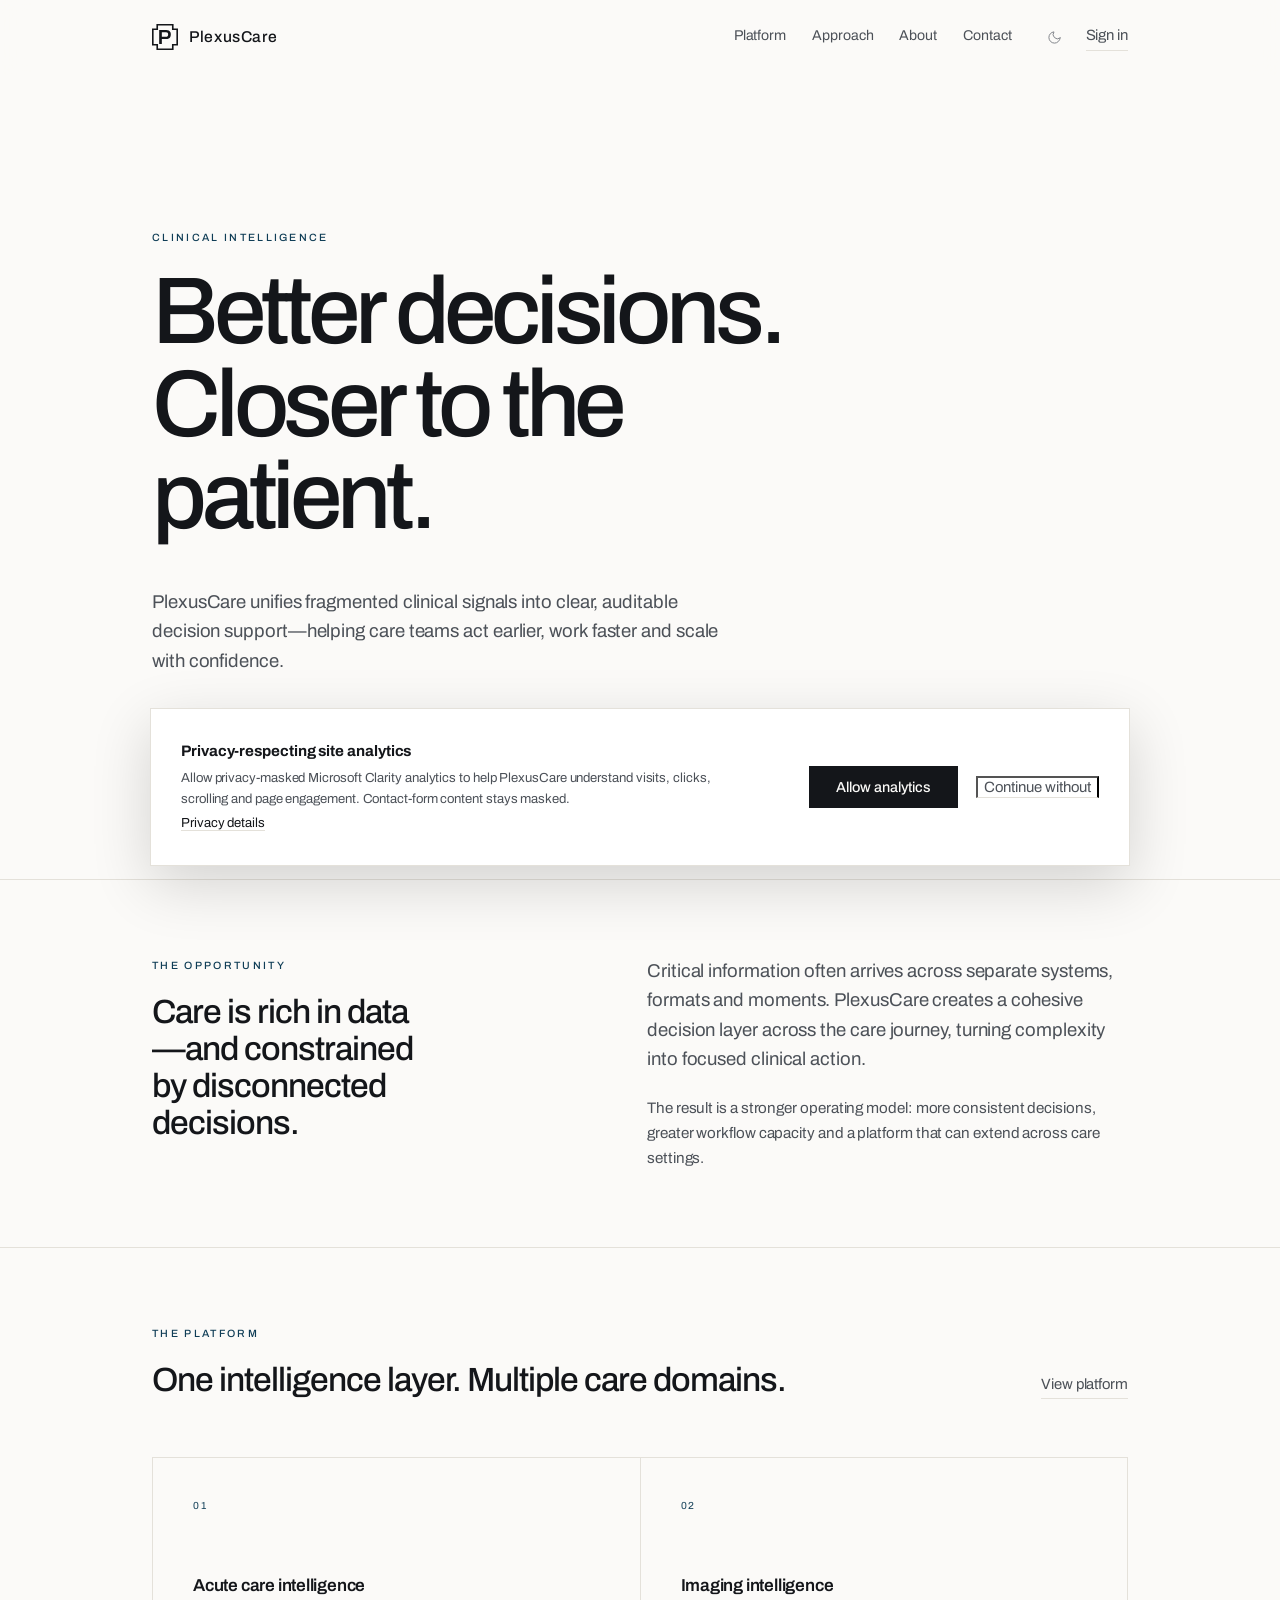
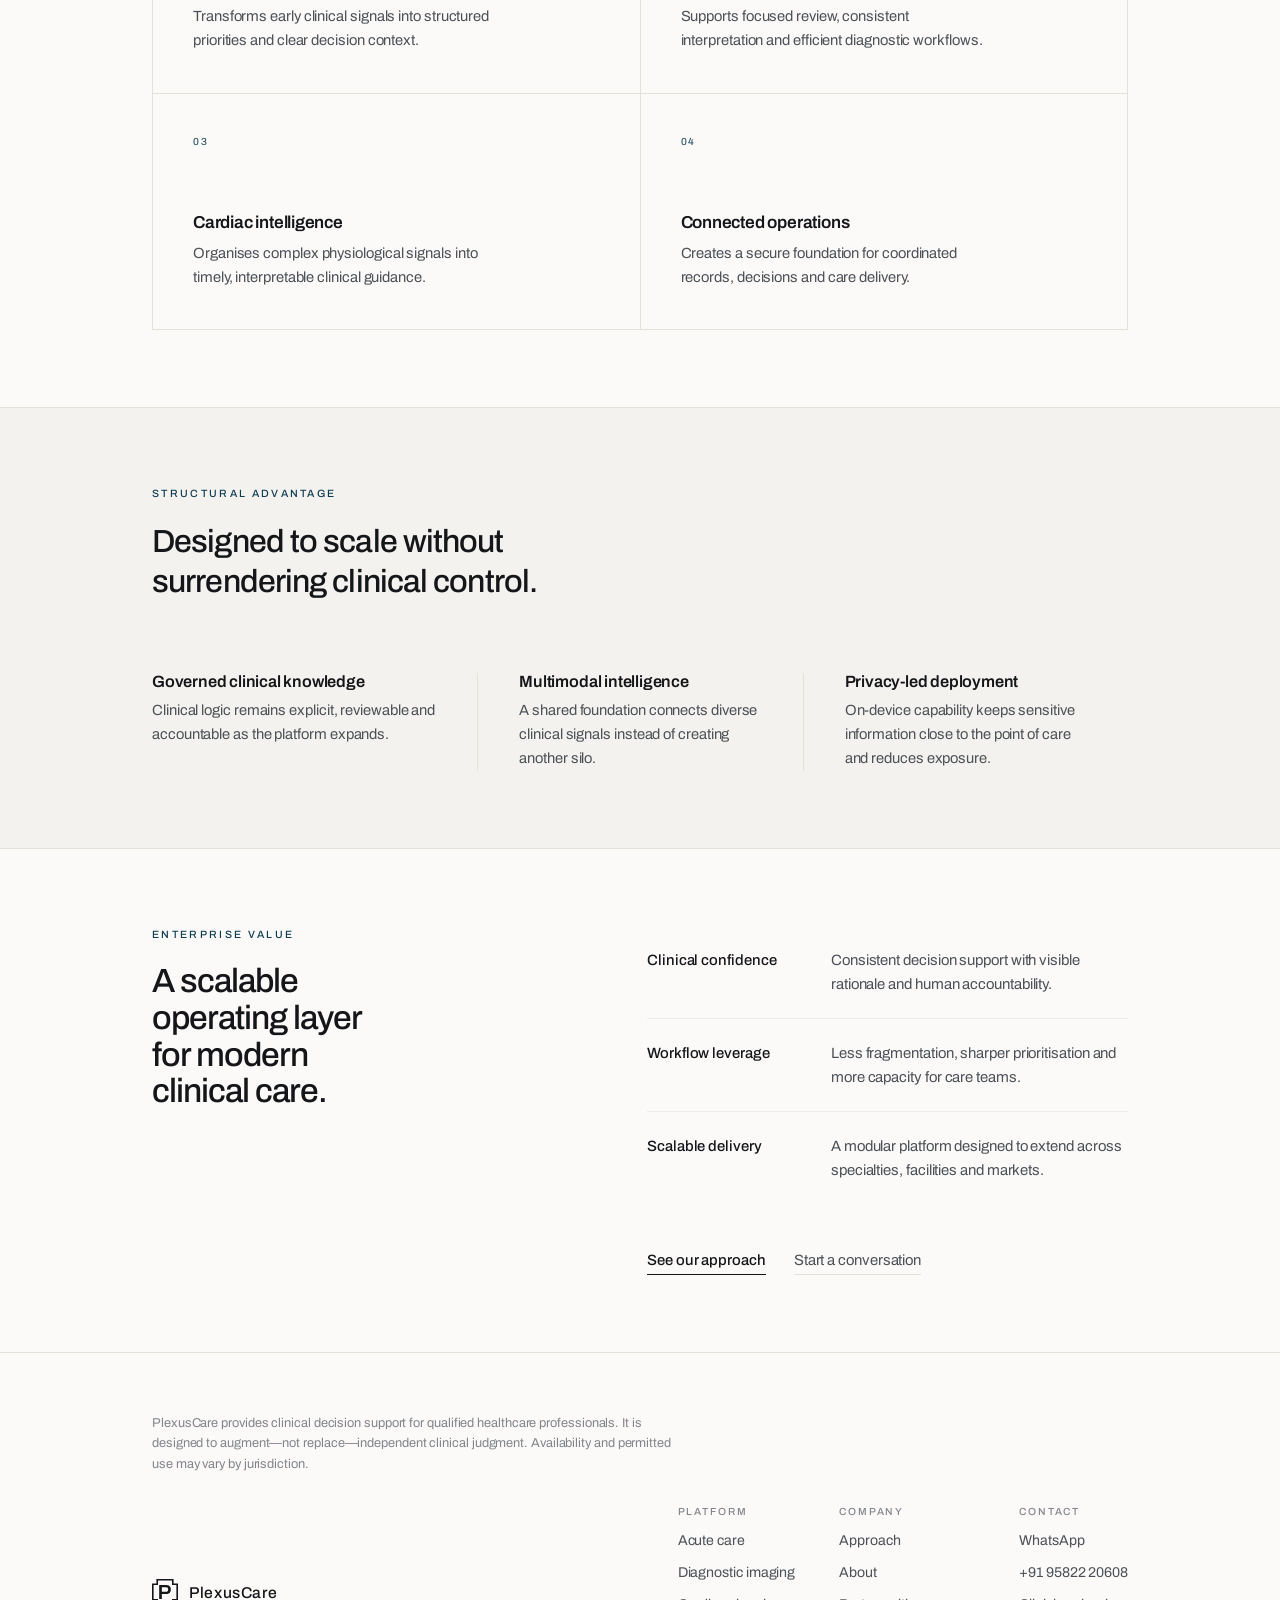
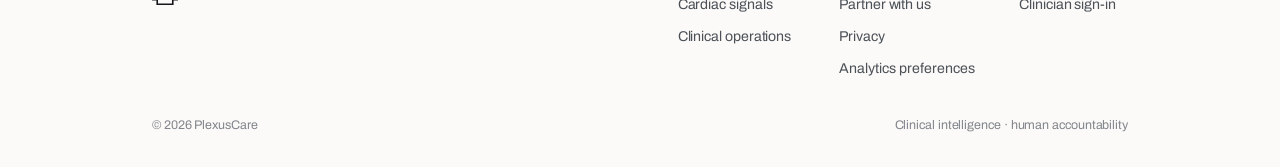
==== commit 01607b76: "Update site — 2026-10-07 16:39 UTC" ====
--- a/index.html
+++ b/index.html
@@ -23,14 +23,13 @@
 <link href="https://fonts.googleapis.com/css2?family=Archivo:wght@400;500;600&family=IBM+Plex+Mono:wght@400;500&display=swap" rel="stylesheet">
 <link rel="stylesheet" href="assets/css/plexus.css?v=f9b825980c">
 <script>(function(){try{var t=localStorage.getItem('plexuscare-theme');if(t)document.documentElement.setAttribute('data-theme',t);}catch(e){}})();</script>
-<!-- Microsoft Clarity: privacy-masked, consent-gated corporate-site analytics.
-     Replace the project ID below with the ID from clarity.microsoft.com. -->
+<!-- Microsoft Clarity: privacy-masked, consent-gated corporate-site analytics. -->
 <script>
 (function (w, d, projectId) {
   'use strict';
   var id = String(projectId || '').trim();
   var key = 'plexuscare-analytics-consent';
-  var configured = /^[a-z0-9]+$/i.test(id) && id !== 'REPLACE_WITH_CLARITY_PROJECT_ID';
+  var configured = /^[a-z0-9]{6,}$/i.test(id);
 
   function preference() {
     try { return localStorage.getItem(key); } catch (e) { return null; }
@@ -72,7 +71,7 @@
     load();
     w.clarity('consent');
   }
-})(window, document, 'REPLACE_WITH_CLARITY_PROJECT_ID');
+})(window, document, 'yu2i2u48j9');
 </script>
 
 </head>
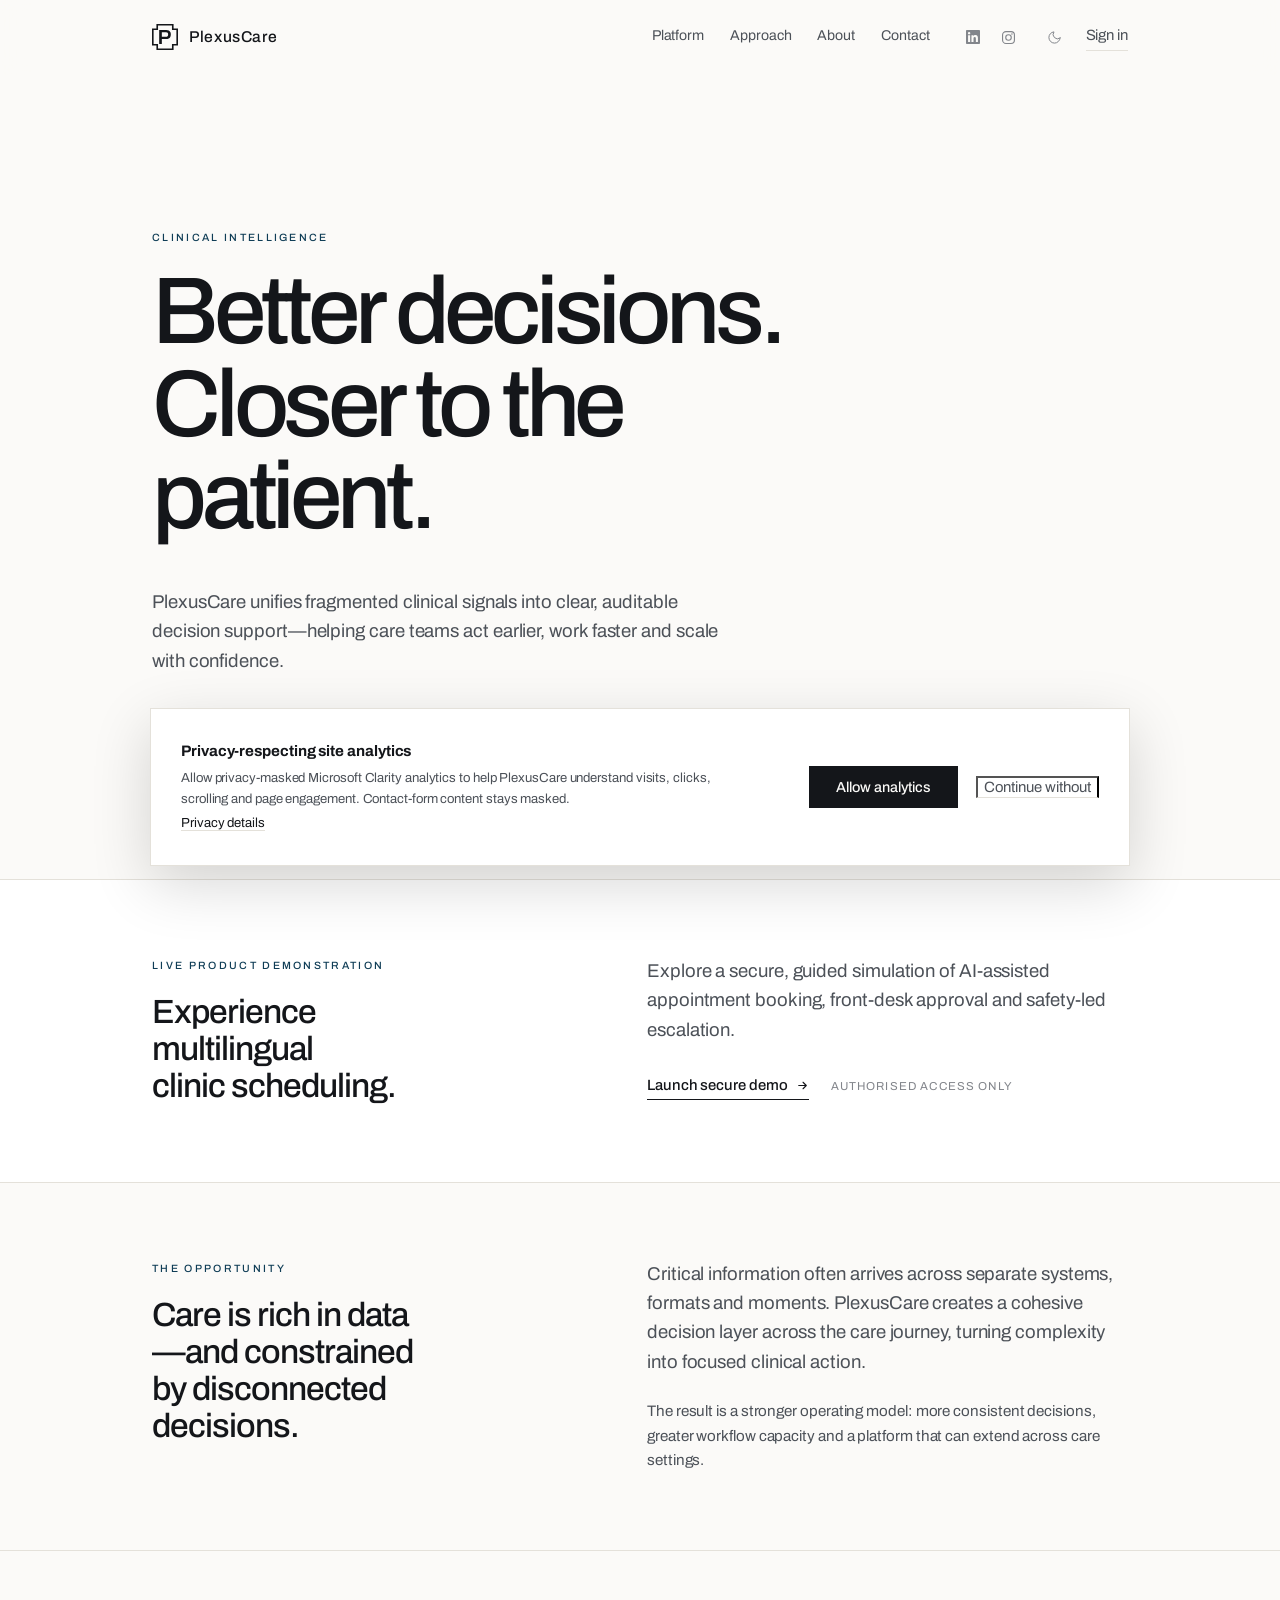
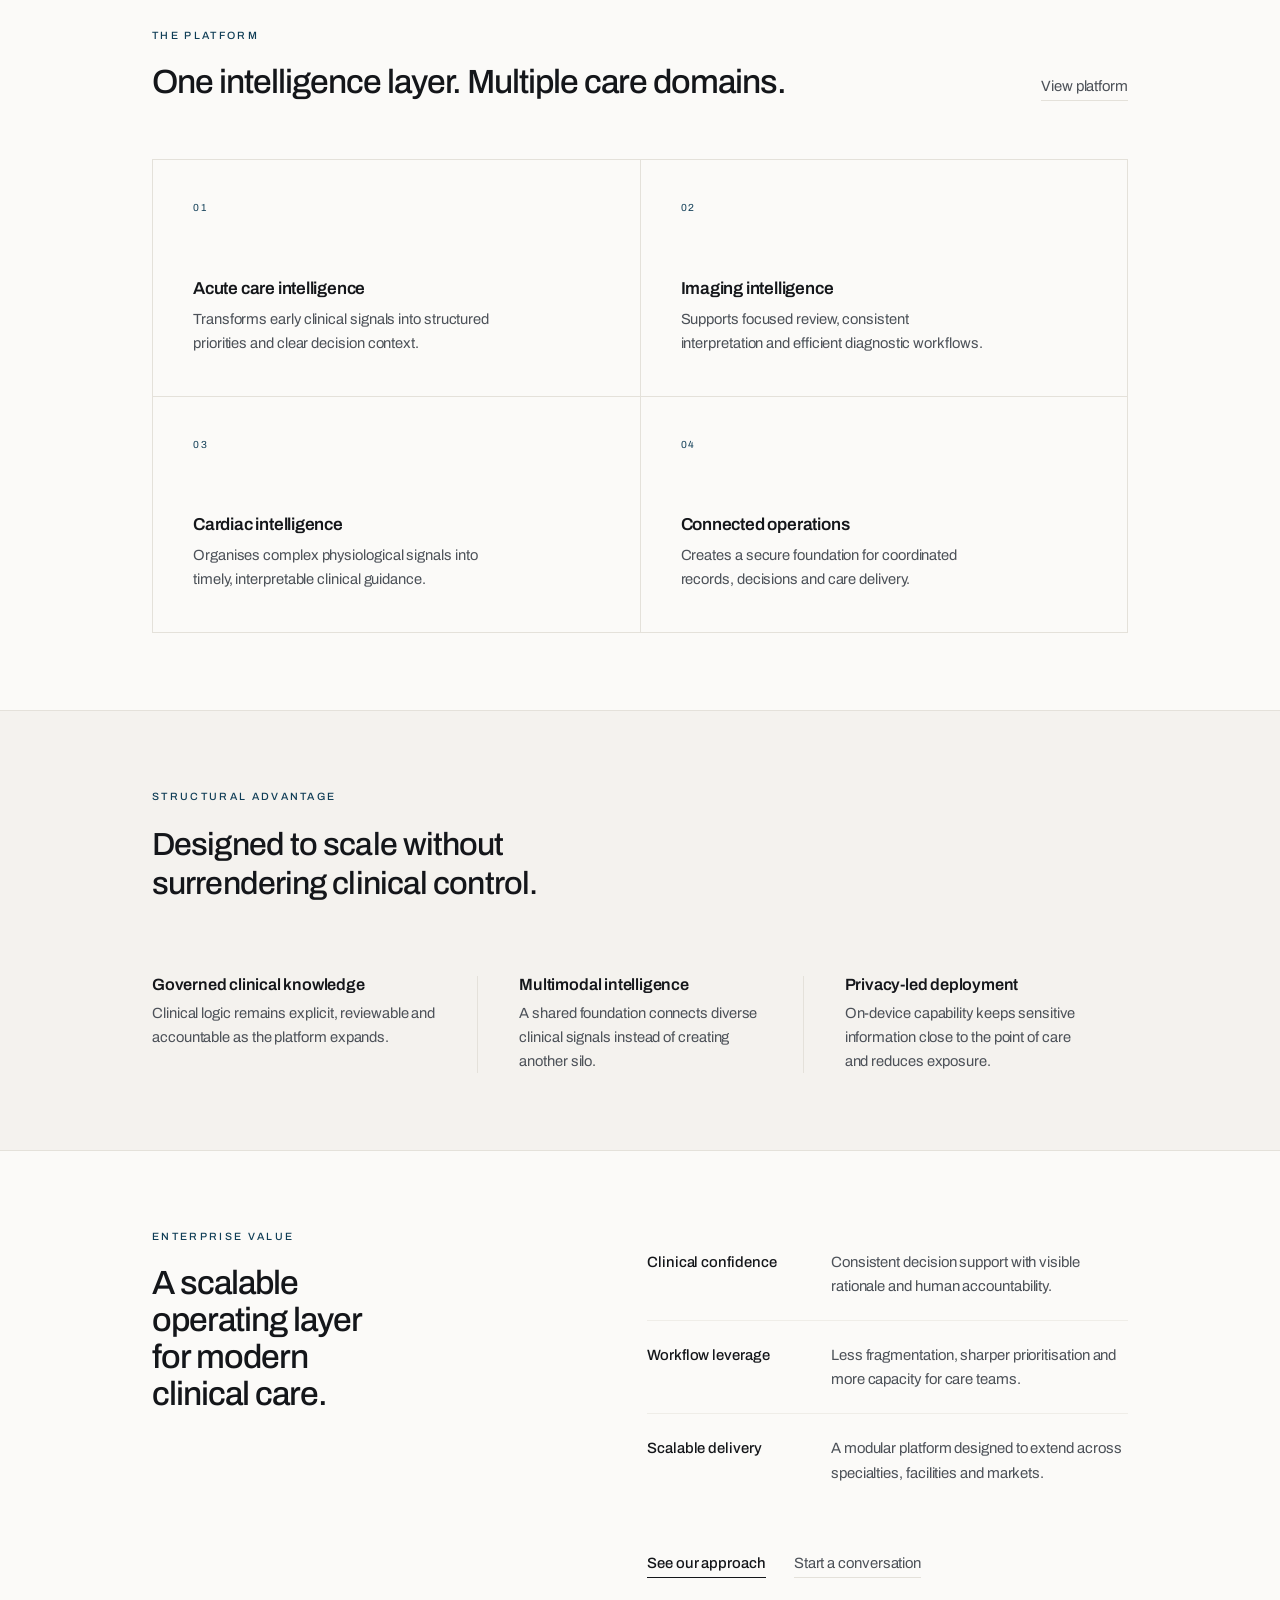
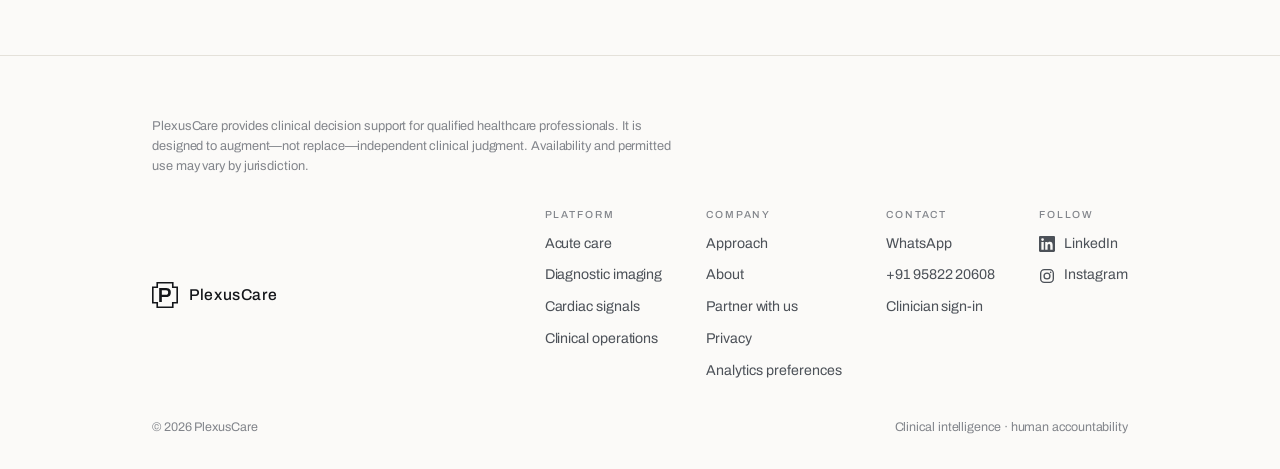
==== commit 07e4cd94: "Update site — 2026-11-03 02:57 UTC" ====
--- a/index.html
+++ b/index.html
@@ -12,6 +12,7 @@
 <meta property="og:description" content="A unified clinical intelligence platform for clearer decisions, more efficient workflows and scalable care delivery.">
 <meta property="og:image" content="https://plexus-care.com/assets/img/og.png?v=934ba3454d">
 <meta name="twitter:card" content="summary_large_image">
+<script type="application/ld+json">{"@context":"https://schema.org","@type":"Organization","name":"PlexusCare","url":"https://plexus-care.com/","logo":"https://plexus-care.com/assets/img/icon-512.png","sameAs":["https://www.linkedin.com/company/plexuscare-health/","https://www.instagram.com/plexuscare1/"]}</script>
 <link rel="icon" href="assets/img/favicon.ico?v=566fe5b022" sizes="48x48">
 <link rel="icon" href="assets/img/favicon.svg?v=5d5521ae7c" type="image/svg+xml">
 <link rel="apple-touch-icon" href="assets/img/apple-touch-icon.png?v=a8aa24a033">
@@ -21,7 +22,7 @@
 <link rel="preconnect" href="https://fonts.googleapis.com">
 <link rel="preconnect" href="https://fonts.gstatic.com" crossorigin>
 <link href="https://fonts.googleapis.com/css2?family=Archivo:wght@400;500;600&family=IBM+Plex+Mono:wght@400;500&display=swap" rel="stylesheet">
-<link rel="stylesheet" href="assets/css/plexus.css?v=f9b825980c">
+<link rel="stylesheet" href="assets/css/plexus.css?v=23bc1755a2">
 <script>(function(){try{var t=localStorage.getItem('plexuscare-theme');if(t)document.documentElement.setAttribute('data-theme',t);}catch(e){}})();</script>
 <!-- Microsoft Clarity: privacy-masked, consent-gated corporate-site analytics. -->
 <script>
@@ -76,6 +77,7 @@
 
 </head>
 <body>
+<svg class="svg-defs" width="0" height="0" aria-hidden="true" focusable="false"><defs><linearGradient id="plexus-ig-grad" gradientUnits="userSpaceOnUse" x1="3" y1="21" x2="21" y2="3"><stop offset="0" stop-color="#FEDA75"/><stop offset=".3" stop-color="#FA7E1E"/><stop offset=".55" stop-color="#D62976"/><stop offset=".8" stop-color="#962FBF"/><stop offset="1" stop-color="#4F5BD5"/></linearGradient></defs></svg>
 <header class="nav">
   <div class="wrap nav__in">
     <a class="brand" href="index.html" aria-label="PlexusCare">
@@ -89,6 +91,8 @@
       <a href="about.html#contact">Contact</a>
     </nav>
     <div class="nav__end">
+      <a class="nav__social" href="https://www.linkedin.com/company/plexuscare-health/" target="_blank" rel="noopener" aria-label="PlexusCare on LinkedIn" title="LinkedIn"><svg class="ico-li" width="14" height="14" viewBox="0 0 24 24" aria-hidden="true"><path fill="currentColor" d="M20.447 20.452h-3.554v-5.569c0-1.328-.027-3.037-1.852-3.037-1.853 0-2.136 1.445-2.136 2.939v5.667H9.351V9h3.414v1.561h.046c.477-.9 1.637-1.85 3.37-1.85 3.601 0 4.267 2.37 4.267 5.455v6.286zM5.337 7.433a2.064 2.064 0 1 1 0-4.128 2.064 2.064 0 0 1 0 4.128zm1.782 13.019H3.555V9h3.564v11.452zM22.225 0H1.771C.792 0 0 .774 0 1.729v20.542C0 23.227.792 24 1.771 24h20.451C23.2 24 24 23.227 24 22.271V1.729C24 .774 23.2 0 22.222 0h.003z"/></svg></a>
+      <a class="nav__social" href="https://www.instagram.com/plexuscare1/" target="_blank" rel="noopener" aria-label="PlexusCare on Instagram" title="Instagram"><svg class="ico-ig" width="15" height="15" viewBox="0 0 24 24" fill="none" stroke="currentColor" stroke-width="1.8" aria-hidden="true"><rect x="2.5" y="2.5" width="19" height="19" rx="5.5"/><circle cx="12" cy="12" r="4.4"/><circle cx="17.5" cy="6.5" r="1.25" fill="currentColor" stroke="none"/></svg></a>
       <button class="tgl" data-theme-toggle aria-label="Switch theme">
         <svg class="i-moon" width="15" height="15" viewBox="0 0 24 24" fill="none" stroke="currentColor" stroke-width="1.6" stroke-linecap="round" stroke-linejoin="round"><path d="M21 12.79A9 9 0 1 1 11.21 3 7 7 0 0 0 21 12.79z"/></svg>
         <svg class="i-sun" width="15" height="15" viewBox="0 0 24 24" fill="none" stroke="currentColor" stroke-width="1.6" stroke-linecap="round" stroke-linejoin="round"><circle cx="12" cy="12" r="4"/><path d="M12 2v2M12 20v2M4.9 4.9l1.4 1.4M17.7 17.7l1.4 1.4M2 12h2M20 12h2M4.9 19.1l1.4-1.4M17.7 6.3l1.4-1.4"/></svg>
@@ -110,7 +114,31 @@
         <a class="link" href="platform.html">Explore the platform
           <svg width="13" height="13" viewBox="0 0 24 24" fill="none" stroke="currentColor" stroke-width="2" stroke-linecap="round" stroke-linejoin="round" aria-hidden="true"><path d="M5 12h14M13 6l6 6-6 6"/></svg>
         </a>
+        <a class="link link--quiet" href="https://demo.plexus-care.com/" rel="nofollow">Live voice demo</a>
         <a class="link link--quiet" href="about.html#contact">Partner with us</a>
+      </div>
+    </div>
+  </section>
+
+  <hr class="rule">
+
+  <section class="section demo-entry" aria-labelledby="voice-demo-title">
+    <div class="wrap demo-entry__inner">
+      <div>
+        <span class="eyebrow">Live product demonstration</span>
+        <h2 id="voice-demo-title">Experience multilingual clinic scheduling.</h2>
+      </div>
+      <div>
+        <p class="lede">
+          Explore a secure, guided simulation of AI-assisted appointment booking,
+          front-desk approval and safety-led escalation.
+        </p>
+        <div class="demo-entry__action">
+          <a class="link" href="https://demo.plexus-care.com/" rel="nofollow">Launch secure demo
+            <svg width="13" height="13" viewBox="0 0 24 24" fill="none" stroke="currentColor" stroke-width="2" stroke-linecap="round" stroke-linejoin="round" aria-hidden="true"><path d="M5 12h14M13 6l6 6-6 6"/></svg>
+          </a>
+          <span>Authorised access only</span>
+        </div>
       </div>
     </div>
   </section>
@@ -246,6 +274,11 @@
           <a href="tel:+919582220608">+91 95822 20608</a>
           <a href="https://app.plexus-care.com/" rel="nofollow">Clinician sign-in</a>
         </div>
+        <div>
+          <span>Follow</span>
+          <a class="foot__social" href="https://www.linkedin.com/company/plexuscare-health/" target="_blank" rel="noopener"><svg class="foot__icon ico-li" viewBox="0 0 24 24" aria-hidden="true"><path fill="currentColor" d="M20.447 20.452h-3.554v-5.569c0-1.328-.027-3.037-1.852-3.037-1.853 0-2.136 1.445-2.136 2.939v5.667H9.351V9h3.414v1.561h.046c.477-.9 1.637-1.85 3.37-1.85 3.601 0 4.267 2.37 4.267 5.455v6.286zM5.337 7.433a2.064 2.064 0 1 1 0-4.128 2.064 2.064 0 0 1 0 4.128zm1.782 13.019H3.555V9h3.564v11.452zM22.225 0H1.771C.792 0 0 .774 0 1.729v20.542C0 23.227.792 24 1.771 24h20.451C23.2 24 24 23.227 24 22.271V1.729C24 .774 23.2 0 22.222 0h.003z"/></svg><span>LinkedIn</span></a>
+          <a class="foot__social" href="https://www.instagram.com/plexuscare1/" target="_blank" rel="noopener"><svg class="foot__icon ico-ig" viewBox="0 0 24 24" fill="none" stroke="currentColor" stroke-width="2" aria-hidden="true"><rect x="2.5" y="2.5" width="19" height="19" rx="5.5"/><circle cx="12" cy="12" r="4.4"/><circle cx="17.5" cy="6.5" r="1.25" fill="currentColor" stroke="none"/></svg><span>Instagram</span></a>
+        </div>
       </div>
     </div>
     <div class="foot__bot">
--- a/assets/css/plexus.css
+++ b/assets/css/plexus.css
@@ -113,6 +113,31 @@
 .hero__lede { max-width: 55ch; margin-top: clamp(28px, 4vw, 44px); }
 .hero__links { margin-top: clamp(32px, 4.5vw, 50px); }
 
+.demo-entry { background: var(--surface); }
+.demo-entry__inner {
+  display: grid;
+  grid-template-columns: minmax(0, 1fr) minmax(0, 1.15fr);
+  gap: clamp(28px, 6vw, 96px);
+  align-items: start;
+}
+.demo-entry h2 { max-width: 15ch; }
+.demo-entry__action {
+  display: flex;
+  flex-wrap: wrap;
+  align-items: center;
+  gap: 14px 22px;
+  margin-top: 28px;
+}
+.demo-entry__action span {
+  color: var(--ink-3);
+  font-size: .72rem;
+  letter-spacing: .1em;
+  text-transform: uppercase;
+}
+@media (max-width: 860px) {
+  .demo-entry__inner { grid-template-columns: 1fr; gap: 28px; }
+}
+
 .section-copy { color: var(--ink-2); font-size: .95rem; max-width: 54ch; margin-top: 22px; }
 .section-heading { display: flex; align-items: end; justify-content: space-between; gap: 24px; margin-bottom: clamp(34px, 5vw, 58px); }
 @media (max-width: 620px) { .section-heading { align-items: start; flex-direction: column; } }
@@ -173,6 +198,10 @@
   border: 0; background: none; color: var(--ink-3); padding: 0;
 }
 .tgl:hover { color: var(--ink); }
+/* header social icons: the same quiet treatment as the theme toggle; the pair sits closer than the end-group gap */
+.nav__social { width: 30px; height: 30px; display: grid; place-items: center; color: var(--ink-3); transition: color .16s var(--ease); }
+.nav__social:hover { color: var(--ink); }
+.nav__social + .nav__social { margin-left: -10px; }
 .tgl .i-sun { display: none; }
 :root[data-theme="light"] .tgl .i-sun { display: block; }
 :root[data-theme="light"] .tgl .i-moon { display: none; }
@@ -201,6 +230,14 @@
 .link--quiet { border-bottom-color: var(--rule); font-weight: 400; color: var(--ink-2); }
 .link--quiet:hover { color: var(--ink); border-bottom-color: var(--ink); }
 .links-row { display: flex; flex-wrap: wrap; gap: 28px; align-items: center; }
+.links-row--social { margin-top: 22px; gap: 24px; }
+.social-icon { width: 15px; height: 15px; flex: none; }
+/* social logos turn to their real brand colours on hover / keyboard focus only; at rest they stay monochrome */
+.svg-defs { position: absolute; width: 0; height: 0; overflow: hidden; }
+.ico-li, .ico-ig { transition: color .16s var(--ease); }
+a:hover > .ico-li, a:focus-visible > .ico-li { color: #0A66C2; }
+a:hover > .ico-ig, a:focus-visible > .ico-ig { stroke: url(#plexus-ig-grad); }
+a:hover > .ico-ig circle[stroke="none"], a:focus-visible > .ico-ig circle[stroke="none"] { fill: url(#plexus-ig-grad); }
 
 /* --------------------------------------------------------------- table --- */
 /* The module list is a table because it is one: five rows, four facts each. */
@@ -265,6 +302,10 @@
 .foot__nav span { font-size: .64rem; font-weight: 500; letter-spacing: .18em; text-transform: uppercase; color: var(--ink-3); }
 .foot__nav a { font-size: .885rem; color: var(--ink-2); }
 .foot__nav a:hover { color: var(--ink); }
+/* footer social links: icon + name, monochrome like the rest of the footer */
+.foot__social { display: inline-flex; align-items: center; gap: 9px; }
+.foot__nav .foot__social span { font-size: inherit; font-weight: inherit; letter-spacing: normal; text-transform: none; color: inherit; }
+.foot__icon { width: 16px; height: 16px; flex: none; }
 .foot__link { border: 0; padding: 0; background: none; color: var(--ink-2); font: inherit; font-size: .885rem; text-align: left; cursor: pointer; }
 .foot__link:hover { color: var(--ink); }
 .foot__bot { display: flex; flex-wrap: wrap; gap: 10px 32px; justify-content: space-between; font-size: .78rem; color: var(--ink-3); }
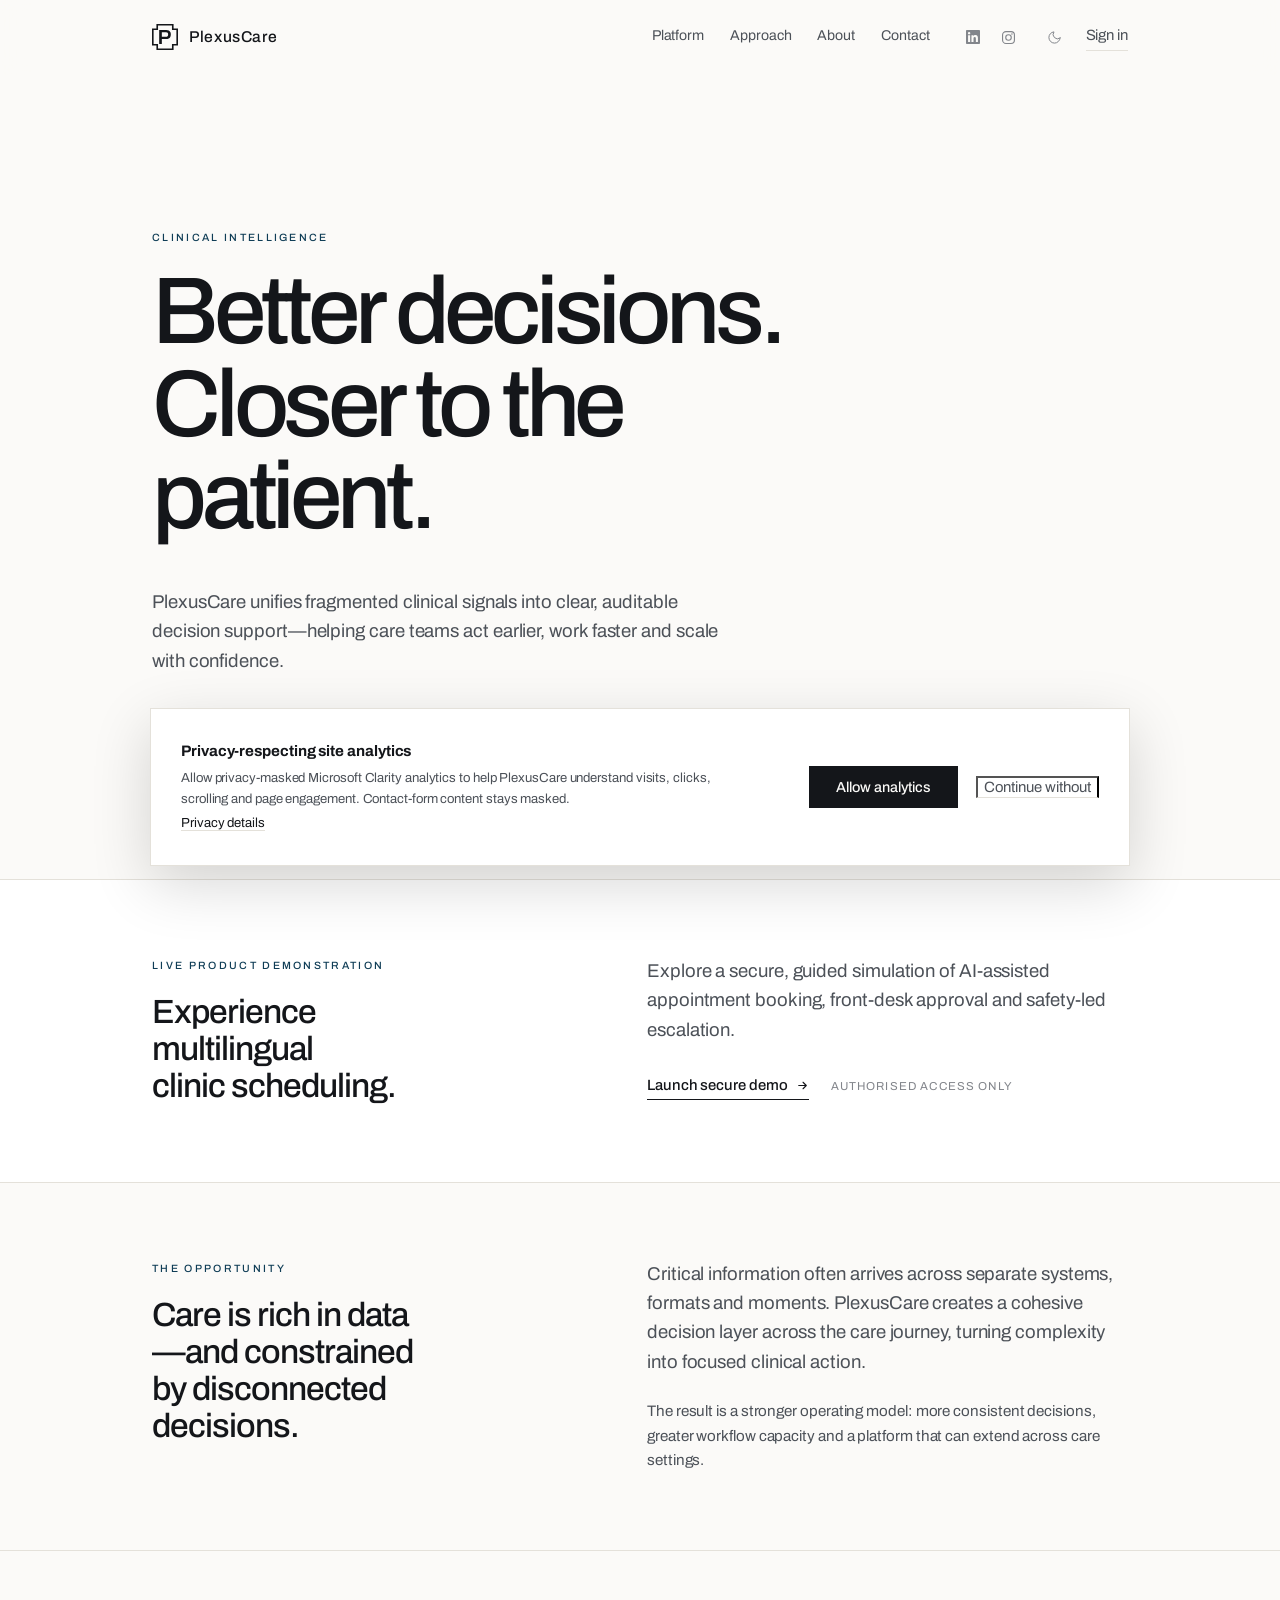
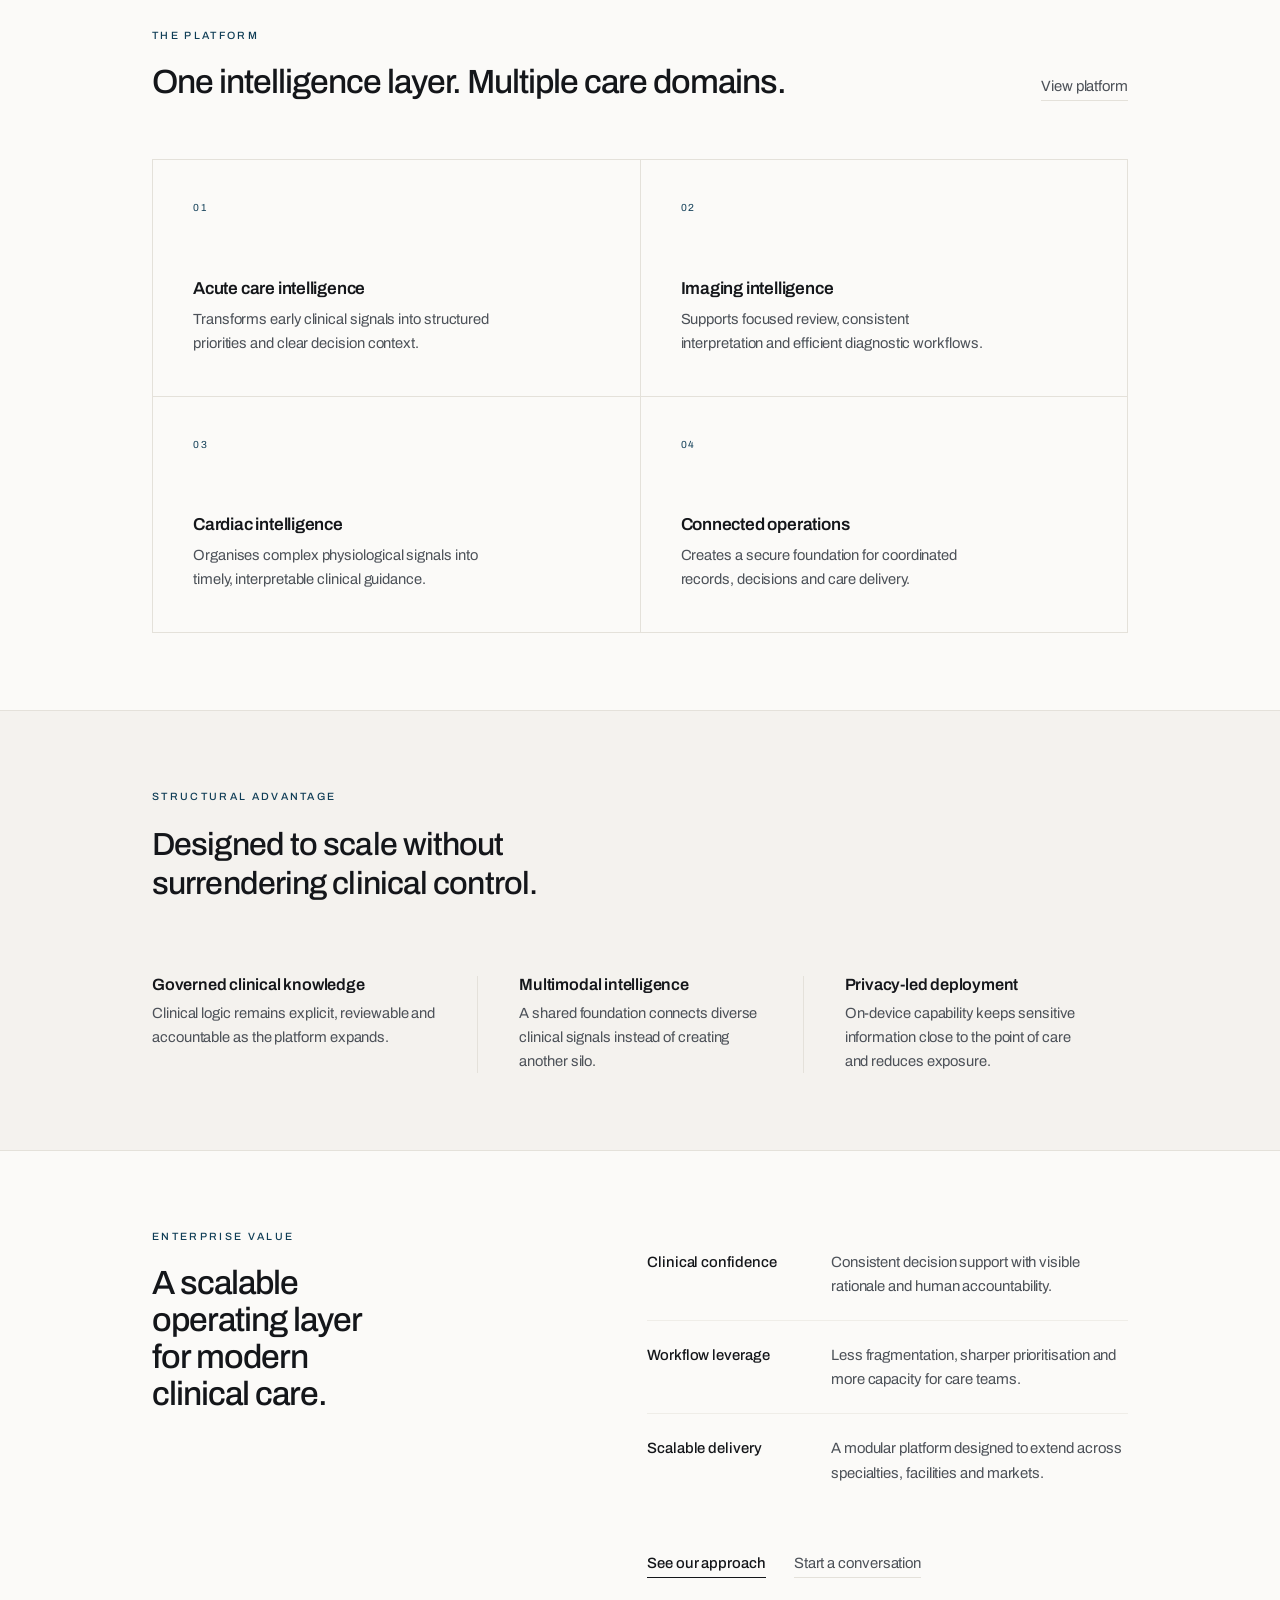
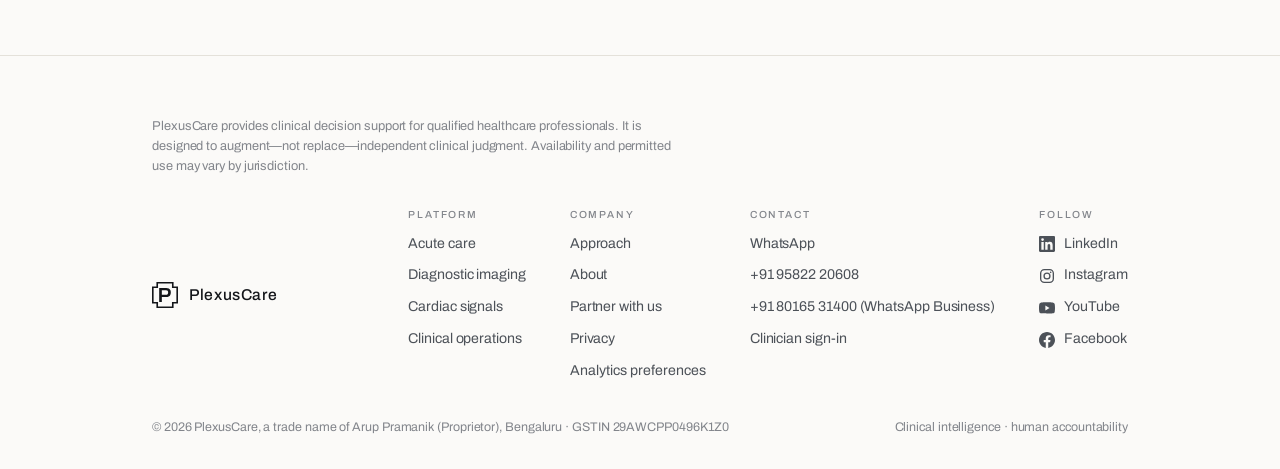
==== commit 97ecbf78: "Update site — 2026-11-15 17:07 UTC" ====
--- a/index.html
+++ b/index.html
@@ -12,7 +12,7 @@
 <meta property="og:description" content="A unified clinical intelligence platform for clearer decisions, more efficient workflows and scalable care delivery.">
 <meta property="og:image" content="https://plexus-care.com/assets/img/og.png?v=934ba3454d">
 <meta name="twitter:card" content="summary_large_image">
-<script type="application/ld+json">{"@context":"https://schema.org","@type":"Organization","name":"PlexusCare","url":"https://plexus-care.com/","logo":"https://plexus-care.com/assets/img/icon-512.png","sameAs":["https://www.linkedin.com/company/plexuscare-health/","https://www.instagram.com/plexuscare1/"]}</script>
+<script type="application/ld+json">{"@context":"https://schema.org","@type":"Organization","name":"PlexusCare","url":"https://plexus-care.com/","logo":"https://plexus-care.com/assets/img/icon-512.png","sameAs":["https://www.linkedin.com/company/plexuscare-health/","https://www.instagram.com/plexuscare1/","https://www.youtube.com/@plexuscare","https://www.facebook.com/profile.php?id=61595875576299"]}</script>
 <link rel="icon" href="assets/img/favicon.ico?v=566fe5b022" sizes="48x48">
 <link rel="icon" href="assets/img/favicon.svg?v=5d5521ae7c" type="image/svg+xml">
 <link rel="apple-touch-icon" href="assets/img/apple-touch-icon.png?v=a8aa24a033">
@@ -22,7 +22,7 @@
 <link rel="preconnect" href="https://fonts.googleapis.com">
 <link rel="preconnect" href="https://fonts.gstatic.com" crossorigin>
 <link href="https://fonts.googleapis.com/css2?family=Archivo:wght@400;500;600&family=IBM+Plex+Mono:wght@400;500&display=swap" rel="stylesheet">
-<link rel="stylesheet" href="assets/css/plexus.css?v=23bc1755a2">
+<link rel="stylesheet" href="assets/css/plexus.css?v=43380eb208">
 <script>(function(){try{var t=localStorage.getItem('plexuscare-theme');if(t)document.documentElement.setAttribute('data-theme',t);}catch(e){}})();</script>
 <!-- Microsoft Clarity: privacy-masked, consent-gated corporate-site analytics. -->
 <script>
@@ -272,17 +272,20 @@
           <span>Contact</span>
           <a href="https://wa.me/919582220608" target="_blank" rel="noopener">WhatsApp</a>
           <a href="tel:+919582220608">+91 95822 20608</a>
+          <a href="tel:+918016531400">+91 80165 31400 (WhatsApp Business)</a>
           <a href="https://app.plexus-care.com/" rel="nofollow">Clinician sign-in</a>
         </div>
         <div>
           <span>Follow</span>
           <a class="foot__social" href="https://www.linkedin.com/company/plexuscare-health/" target="_blank" rel="noopener"><svg class="foot__icon ico-li" viewBox="0 0 24 24" aria-hidden="true"><path fill="currentColor" d="M20.447 20.452h-3.554v-5.569c0-1.328-.027-3.037-1.852-3.037-1.853 0-2.136 1.445-2.136 2.939v5.667H9.351V9h3.414v1.561h.046c.477-.9 1.637-1.85 3.37-1.85 3.601 0 4.267 2.37 4.267 5.455v6.286zM5.337 7.433a2.064 2.064 0 1 1 0-4.128 2.064 2.064 0 0 1 0 4.128zm1.782 13.019H3.555V9h3.564v11.452zM22.225 0H1.771C.792 0 0 .774 0 1.729v20.542C0 23.227.792 24 1.771 24h20.451C23.2 24 24 23.227 24 22.271V1.729C24 .774 23.2 0 22.222 0h.003z"/></svg><span>LinkedIn</span></a>
           <a class="foot__social" href="https://www.instagram.com/plexuscare1/" target="_blank" rel="noopener"><svg class="foot__icon ico-ig" viewBox="0 0 24 24" fill="none" stroke="currentColor" stroke-width="2" aria-hidden="true"><rect x="2.5" y="2.5" width="19" height="19" rx="5.5"/><circle cx="12" cy="12" r="4.4"/><circle cx="17.5" cy="6.5" r="1.25" fill="currentColor" stroke="none"/></svg><span>Instagram</span></a>
+          <a class="foot__social" href="https://www.youtube.com/@plexuscare?sub_confirmation=1" target="_blank" rel="noopener"><svg class="foot__icon ico-yt" viewBox="0 0 24 24" aria-hidden="true"><path fill="currentColor" d="M23.498 6.186a3.016 3.016 0 0 0-2.122-2.136C19.505 3.545 12 3.545 12 3.545s-7.505 0-9.377.505A3.017 3.017 0 0 0 .502 6.186C0 8.07 0 12 0 12s0 3.93.502 5.814a3.016 3.016 0 0 0 2.122 2.136c1.871.505 9.376.505 9.376.505s7.505 0 9.377-.505a3.015 3.015 0 0 0 2.122-2.136C24 15.93 24 12 24 12s0-3.93-.502-5.814zM9.545 15.568V8.432L15.818 12l-6.273 3.568z"/></svg><span>YouTube</span></a>
+          <a class="foot__social" href="https://www.facebook.com/profile.php?id=61595875576299" target="_blank" rel="noopener"><svg class="foot__icon ico-fb" viewBox="0 0 24 24" aria-hidden="true"><path fill="currentColor" d="M24 12.073c0-6.627-5.373-12-12-12s-12 5.373-12 12c0 5.99 4.388 10.954 10.125 11.854v-8.385H7.078v-3.47h3.047V9.43c0-3.007 1.792-4.669 4.533-4.669 1.312 0 2.686.235 2.686.235v2.953H15.83c-1.491 0-1.956.925-1.956 1.874v2.25h3.328l-.532 3.47h-2.796v8.385C19.612 23.027 24 18.062 24 12.073z"/></svg><span>Facebook</span></a>
         </div>
       </div>
     </div>
     <div class="foot__bot">
-      <span>&copy; <span data-year>2026</span> PlexusCare</span>
+      <span>&copy; <span data-year>2026</span> PlexusCare, a trade name of Arup Pramanik (Proprietor), Bengaluru &middot; GSTIN 29AWCPP0496K1Z0</span>
       <span>Clinical intelligence &middot; human accountability</span>
     </div>
   </div>
--- a/assets/css/plexus.css
+++ b/assets/css/plexus.css
@@ -234,8 +234,10 @@
 .social-icon { width: 15px; height: 15px; flex: none; }
 /* social logos turn to their real brand colours on hover / keyboard focus only; at rest they stay monochrome */
 .svg-defs { position: absolute; width: 0; height: 0; overflow: hidden; }
-.ico-li, .ico-ig { transition: color .16s var(--ease); }
+.ico-li, .ico-ig, .ico-yt, .ico-fb { transition: color .16s var(--ease); }
 a:hover > .ico-li, a:focus-visible > .ico-li { color: #0A66C2; }
+a:hover > .ico-yt, a:focus-visible > .ico-yt { color: #FF0000; }
+a:hover > .ico-fb, a:focus-visible > .ico-fb { color: #1877F2; }
 a:hover > .ico-ig, a:focus-visible > .ico-ig { stroke: url(#plexus-ig-grad); }
 a:hover > .ico-ig circle[stroke="none"], a:focus-visible > .ico-ig circle[stroke="none"] { fill: url(#plexus-ig-grad); }
 
